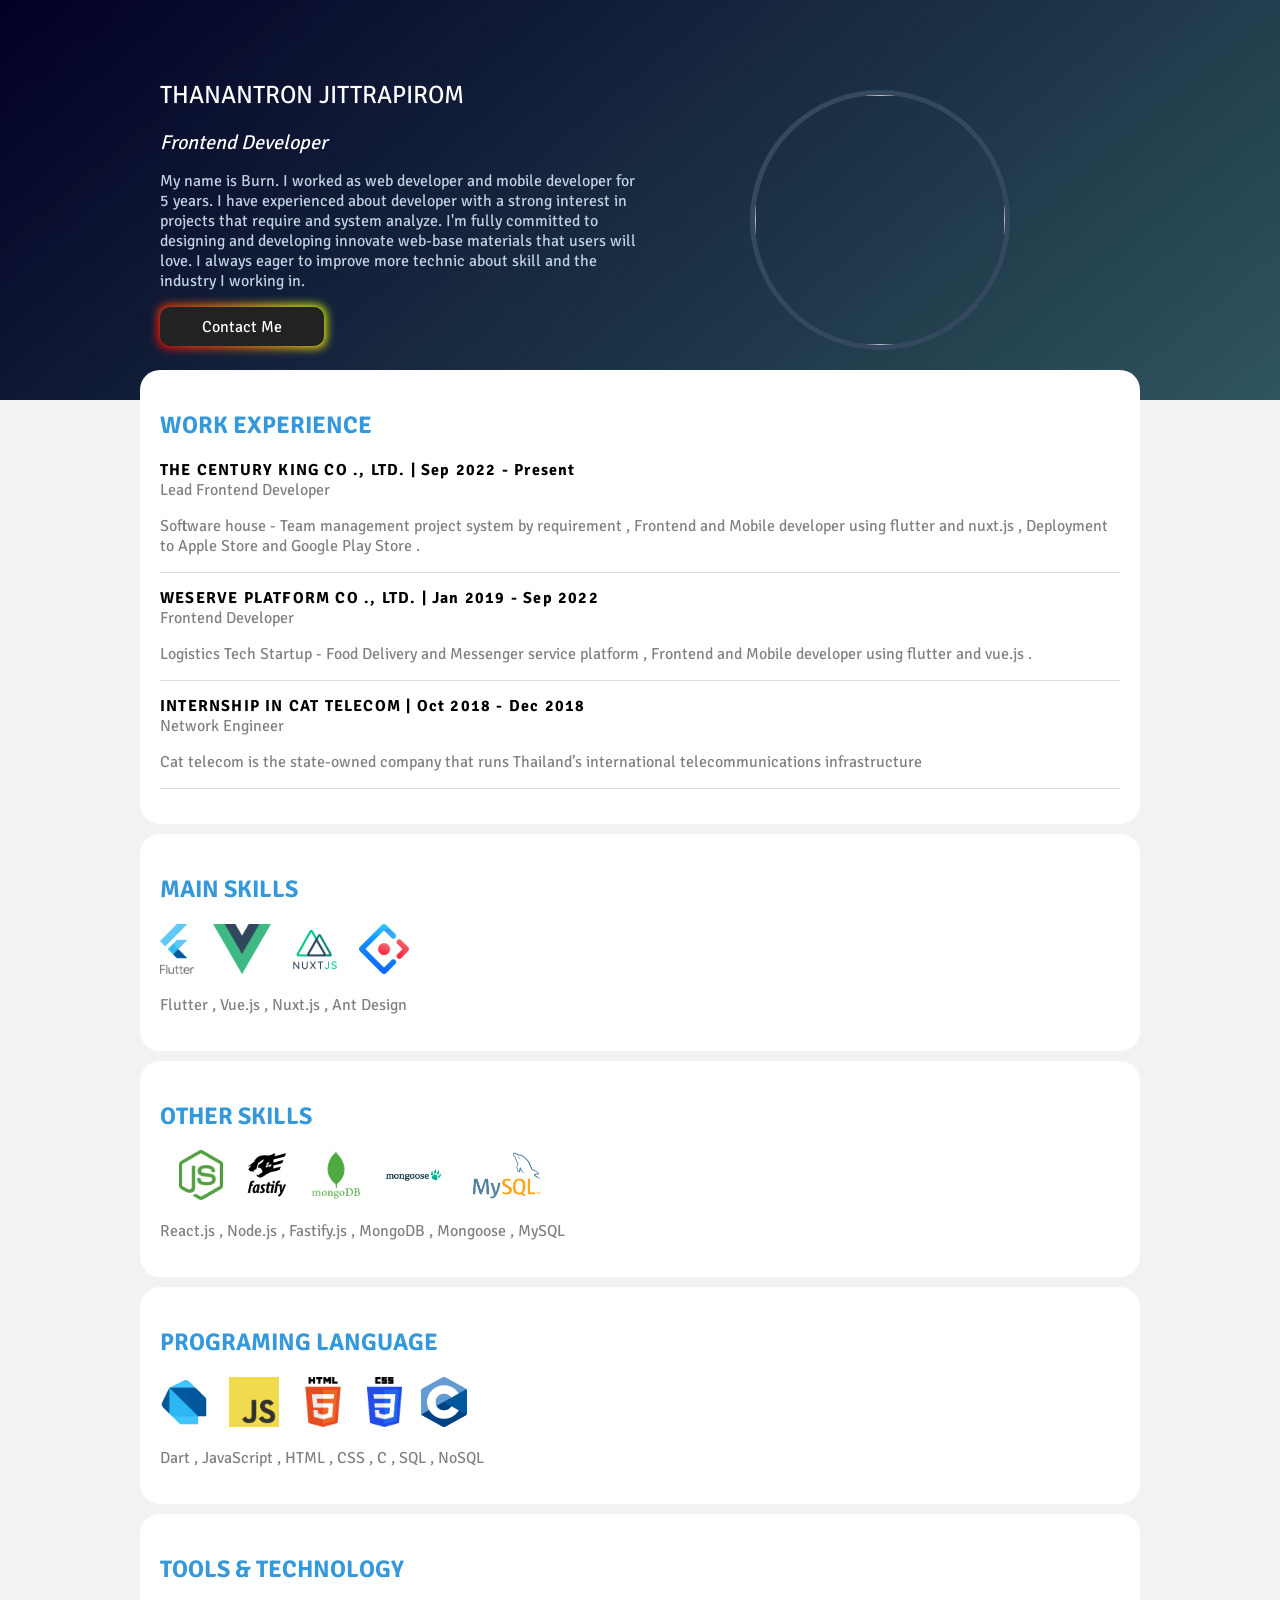
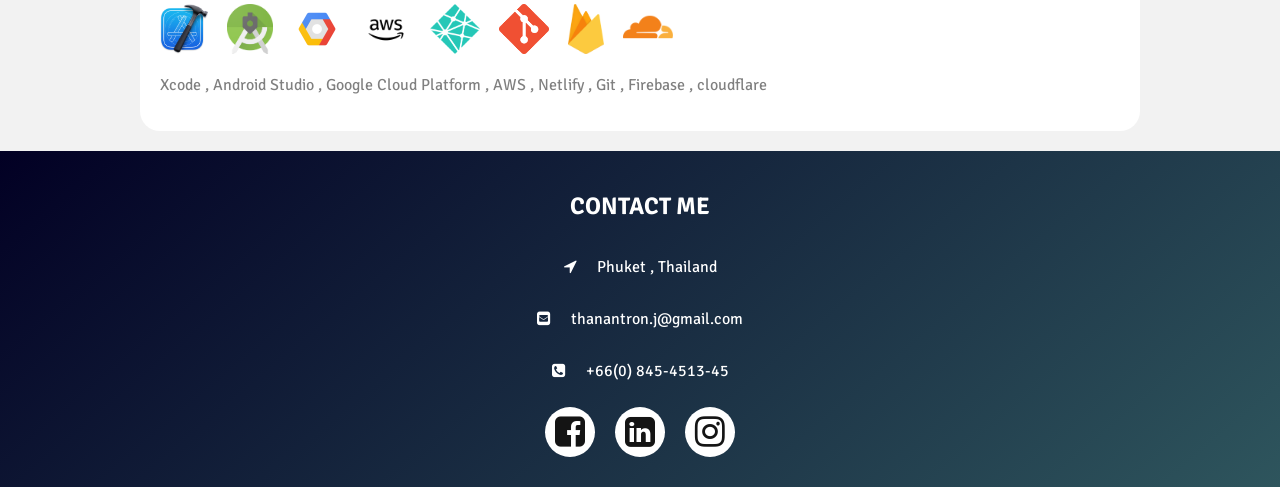
==== index.html @ ea329b37 "." ====
<!DOCTYPE html>
<html lang="en">
  <head>
    <meta http-equiv="content-type" content="text/html; charset=UTF-8" />
    <meta charset="utf-8" />
    <meta http-equiv="X-UA-Compatible" content="IE=edge,chrome=1" />
    <meta name="viewport" content="width=device-width, initial-scale=1.0" />
    <link rel="stylesheet" href="css/style.css" />
    <link
      rel="stylesheet"
      href="https://cdnjs.cloudflare.com/ajax/libs/font-awesome/4.7.0/css/font-awesome.min.css"
    />
    <link rel="preconnect" href="https://fonts.googleapis.com" />
    <link rel="preconnect" href="https://fonts.gstatic.com" crossorigin />
    <link
      href="https://fonts.googleapis.com/css2?family=Signika+Negative&display=swap"
      rel="stylesheet"
    />
    <title>Thanantron.j Resume</title>
  </head>

  <body class="main-layout">
    <div class="headers">
      <div class="container">
        <div class="headers-information">
          <div class="text-title grid-6">
            <div class="name">Thanantron Jittrapirom</div>
            <div class="position">Frontend Developer</div>
            <!-- <p style="color: #c3d2e2">
              Develop and manage software project in Logistics Tech, Beauty and
              Wellness Tech with more 5 years experience working closely with
              the entire development team and department heads
            </p> -->
            <p style="color: #c3d2e2">
              My name is Burn. I worked as web developer and mobile developer
              for 5 years. I have experienced about developer with a strong
              interest in projects that require and system analyze. I'm fully
              committed to designing and developing innovate web-base materials
              that users will love. I always eager to improve more technic about
              skill and the industry I working in.
            </p>
            <div>
              <a href="#footer" style="width: 100%; color: white">
                <div class="button-85">Contact Me</div>
              </a>
            </div>
          </div>

          <div class="avatar grid-6">
            <img src="images/avatar.jpg" alt="" />
          </div>
        </div>
      </div>
    </div>
    <div class="container">
      <div class="card">
        <div class="card-details">
          <h2 style="color: #3498db">WORK EXPERIENCE</h2>
          <div class="work-detail">
            <div class="company">
              <div class="company-name">
                THE CENTURY KING CO ., LTD. | Sep 2022 - Present
              </div>
              <div class="work-position">Lead Frontend Developer</div>
              <p>
                Software house - Team management project system by requirement ,
                Frontend and Mobile developer using flutter and nuxt.js ,
                Deployment to Apple Store and Google Play Store .
              </p>
            </div>
          </div>
          <div class="work-detail">
            <div class="company">
              <div class="company-name">
                WESERVE PLATFORM CO ., LTD. | Jan 2019 - Sep 2022
              </div>
              <div class="work-position">Frontend Developer</div>
              <p>
                Logistics Tech Startup - Food Delivery and Messenger service
                platform , Frontend and Mobile developer using flutter and
                vue.js .
              </p>
            </div>
          </div>
          <div class="work-detail">
            <div class="company">
              <div class="company-name">
                INTERNSHIP IN CAT TELECOM | Oct 2018 - Dec 2018
              </div>
              <div class="work-position">Network Engineer</div>
              <p>
                Cat telecom is the state-owned company that runs Thailand’s
                international telecommunications infrastructure
              </p>
            </div>
          </div>
        </div>
      </div>
      <div class="card-detail">
        <div class="skil-detail">
          <h2 style="color: #3498db">MAIN SKILLS</h2>
          <div class="section-skill">
            <div>
              <img src="images/flutter.png" alt="" />
              <img src="images/vuejs.png" alt="" />
              <img src="images/nuxtjs.png" alt="" />
              <img src="images/antdesign.png" alt="" />
            </div>
            <p style="color: gray">Flutter , Vue.js , Nuxt.js , Ant Design</p>
          </div>
        </div>
      </div>
      <div class="card-detail" style="margin-top: 10px">
        <div class="skil-detail">
          <h2 style="color: #3498db">OTHER SKILLS</h2>
          <div class="section-skill">
            <div>
              <img src="images/reactjs.webp" alt="" />
              <img src="images/nodejs.png" alt="" />
              <img src="images/fastifyjs.png" alt="" />
              <img src="images/mongodb.png" alt="" />
              <img src="images/mongoose.jpg" alt="" />
              <img src="images/MySQL.png" alt="" />
            </div>
            <p style="color: gray">
              React.js , Node.js , Fastify.js , MongoDB , Mongoose , MySQL
            </p>
          </div>
        </div>
      </div>
      <div class="card-detail" style="margin-top: 10px">
        <div class="skil-detail">
          <h2 style="color: #3498db">PROGRAMING LANGUAGE</h2>
          <div class="section-skill">
            <div>
              <img src="images/dart.png" alt="" />
              <img src="images/javascript.png" alt="" />
              <img src="images/html.png" alt="" />
              <img src="images/css.png" alt="" />
              <img src="images/c.png" alt="" />
            </div>
            <p style="color: gray">
              Dart , JavaScript , HTML , CSS , C , SQL , NoSQL
            </p>
          </div>
        </div>
      </div>
      <div class="card-detail" style="margin-top: 10px">
        <div class="skil-detail">
          <h2 style="color: #3498db">TOOLS & TECHNOLOGY</h2>
          <div class="section-skill">
            <div>
              <img src="images/xcode.png" alt="" />
              <img src="images/android.png" alt="" />
              <img src="images/gcp.png" alt="" />
              <img src="images/aws.webp" alt="" />
              <img src="images/netlify.png" alt="" />
              <img src="images/git.png" alt="" />
              <img src="images/firebase.png" alt="" />
              <img src="images/cloudflare.png" alt="" />
            </div>
            <p style="color: gray">
              Xcode , Android Studio , Google Cloud Platform , AWS , Netlify ,
              Git , Firebase , cloudflare
            </p>
          </div>
        </div>
      </div>
    </div>
  </body>
  <footer id="footer" class="footer">
    <div class="container">
      <div
        style="
          display: flex;
          flex-direction: column;
          align-items: center;
          padding: 20px;
        "
      >
        <h2>CONTACT ME</h2>
        <p>
          <i class="fa fa-location-arrow" style="margin-right: 20px"></i>Phuket
          , Thailand
        </p>
        <p>
          <i class="fa fa-envelope-square" style="margin-right: 20px"></i
          >thanantron.j@gmail.com
        </p>
        <p>
          <i class="fa fa-phone-square" style="margin-right: 20px"></i>+66(0)
          845-4513-45
        </p>

        <div style="display: flex">
          <div>
            <a class="btn-contact" href="https://www.facebook.com/xzburn">
              <i class="fa fa-facebook-square"></i>
            </a>
          </div>
          <div>
            <a
              class="btn-contact"
              href="https://www.linkedin.com/in/thanantron/"
            >
              <i class="fa fa-linkedin-square"></i>
            </a>
          </div>
          <div>
            <a class="btn-contact" href="https://www.instagram.com/xzburn/">
              <i class="fa fa-instagram"></i>
            </a>
          </div>
        </div>
      </div>
    </div>
  </footer>
</html>
---- css/style.css ----
a {
  text-decoration: none;
  color: white;
}

html {
  scroll-behavior: smooth;
}
body {
  margin: 0px;
  padding: 0px;
  font-family: 'Signika Negative', sans-serif;
}
.main-layout {
  width: 100%;
  height: 100%;
  display: flex;
  align-items: center;
  flex-direction: column;
  background: rgb(242, 242, 242);
}

.container {
  height: 100%;
  width: 100%;
  max-width: 1000px;
}

.headers {
  width: 100%;
  height: 400px;
  display: flex;
  align-items: center;
  flex-direction: column;
  background: rgb(2, 0, 36);
  background: linear-gradient(
    140deg,
    rgba(2, 0, 36, 1) 0%,
    rgba(46, 85, 93, 1) 100%
  );
}
.footer {
  width: 100%;
  height: 100%;
  display: flex;
  align-items: center;
  justify-content: center;
  flex-direction: column;
  color: white;
  background: rgb(2, 0, 36);
  background: linear-gradient(
    140deg,
    rgba(2, 0, 36, 1) 0%,
    rgba(46, 85, 93, 1) 100%
  );
}

.card {
  background: white;
  transform: translateY(-30px);
  border-radius: 20px;
}

.card-detail {
  background: white;
  border-radius: 20px;
  transform: translateY(-20px);
  padding: 20px;
}

.grid-6 {
  width: 50%;
}

.headers-information {
  padding: 20px;
  height: 100%;
  display: flex;
  color: white;
  align-items: center;
}

.text-title .name {
  font-size: 25px;
  text-transform: uppercase;
}
.text-title .position {
  font-style: italic;
  margin-top: 20px;
  font-size: 20px;
}

.avatar {
  display: flex;
  justify-content: center;
}

.avatar img {
  height: 250px;
  width: 250px;
  border-radius: 50%;
  border: solid 5px #34495e;
  object-fit: cover;
}

.card-details {
  height: 100%;
  padding: 20px;
}
.work-detail {
  margin-bottom: 15px;
  border-bottom: 1px solid gainsboro;
}

.company-name {
  font-size: 16px;
  font-weight: bold;
  letter-spacing: 1.2px;
}
.work-position {
  color: gray;
}

.work-detail p {
  color: gray;
}

.skil-detail img {
  margin-right: 15px;
  height: 50px;
  object-fit: fill;
}

.btn-contact {
  margin: 10px;
  height: 50px;
  width: 50px;
  font-size: 35px;
  display: flex;
  align-items: center;
  justify-content: center;
  background: white;
  color: #141414;
  border-radius: 50%;
  transition: 0.5s;
}

.btn-contact:hover {
  background: #74b9ff;
  color: white;
}

.button-85 {
  text-align: center;
  max-width: 100px;
  margin-bottom: 15px;
  padding: 0.6em 2em;
  border: none;
  outline: none;
  color: rgb(255, 255, 255);
  background: #111;
  cursor: pointer;
  position: relative;
  z-index: 0;
  border-radius: 10px;
  user-select: none;
  -webkit-user-select: none;
  touch-action: manipulation;
}

.button-85:before {
  content: '';
  background: linear-gradient(
    45deg,
    #ff0000,
    #ff7300,
    #fffb00,
    #48ff00,
    #00ffd5,
    #002bff,
    #7a00ff,
    #ff00c8,
    #ff0000
  );
  position: absolute;
  top: -2px;
  left: -2px;
  background-size: 400%;
  z-index: -1;
  filter: blur(5px);
  -webkit-filter: blur(5px);
  width: calc(100% + 4px);
  height: calc(100% + 4px);
  animation: glowing-button-85 20s linear infinite;
  transition: opacity 0.3s ease-in-out;
  border-radius: 10px;
}

@keyframes glowing-button-85 {
  0% {
    background-position: 0 0;
  }
  50% {
    background-position: 400% 0;
  }
  100% {
    background-position: 0 0;
  }
}

.button-85:after {
  z-index: -1;
  content: '';
  position: absolute;
  width: 100%;
  height: 100%;
  background: #222;
  left: 0;
  top: 0;
  border-radius: 10px;
}

@media screen and (max-width: 500px) {
  .grid-6 {
    width: 100%;
  }
  .headers-information {
    margin-top: 50px;
    flex-direction: column;
  }
  .headers {
    height: 100%;
  }
  .text-title {
    display: flex;
    flex-direction: column;
    justify-content: center;
    align-items: center;
  }
  .text-title .p {
    text-align: center;
  }
  .card {
    transform: translateY(0px);
  }
}
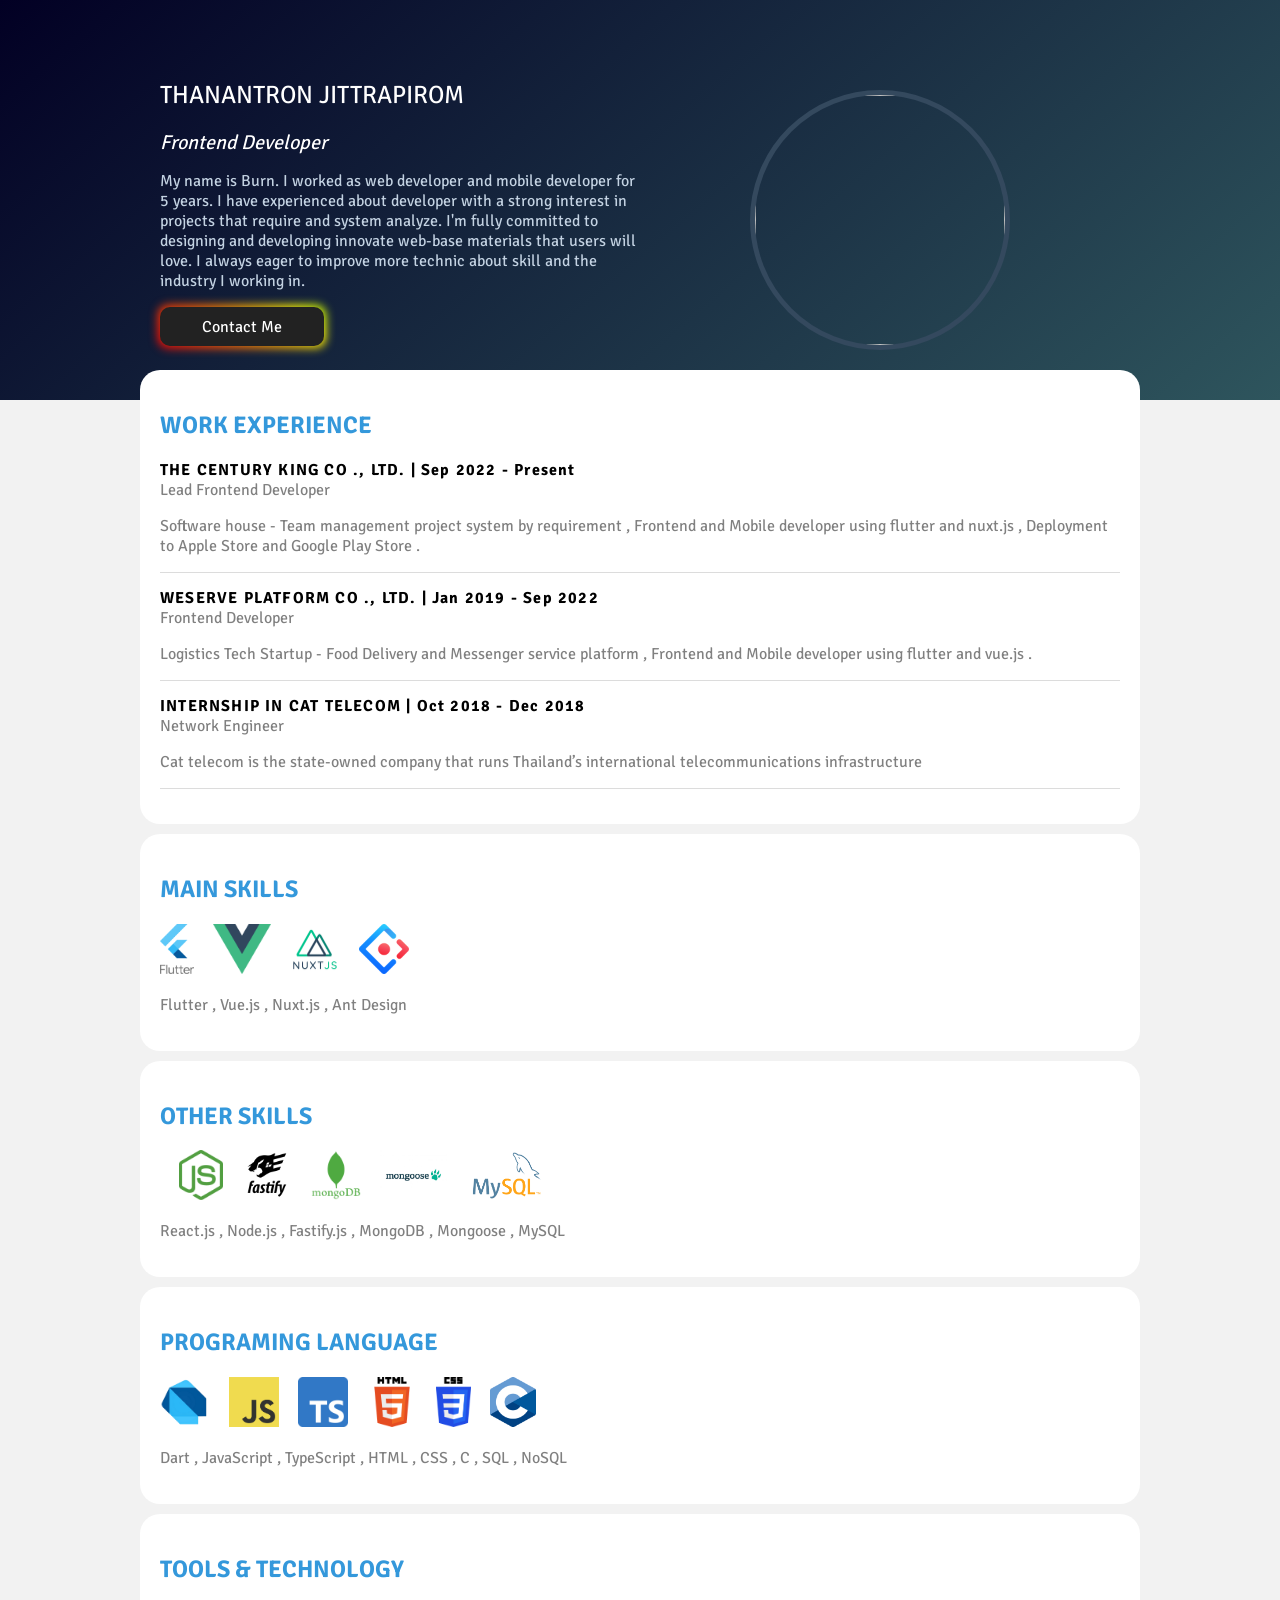
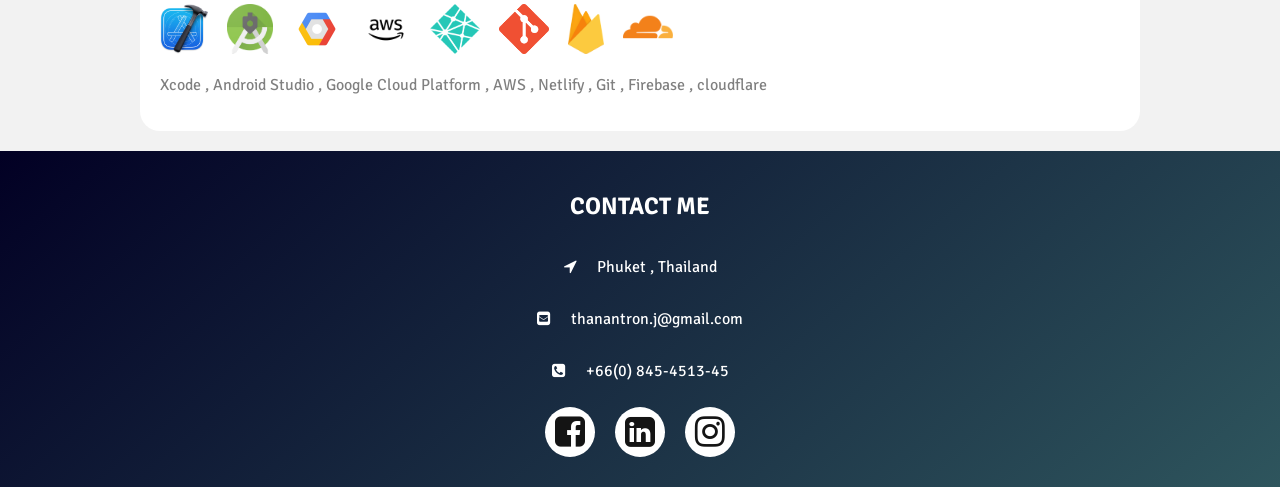
==== commit f7364a1c: "." ====
--- a/index.html
+++ b/index.html
@@ -135,12 +135,13 @@
             <div>
               <img src="images/dart.png" alt="" />
               <img src="images/javascript.png" alt="" />
+              <img src="images/ts.png" alt="" />
               <img src="images/html.png" alt="" />
               <img src="images/css.png" alt="" />
               <img src="images/c.png" alt="" />
             </div>
             <p style="color: gray">
-              Dart , JavaScript , HTML , CSS , C , SQL , NoSQL
+              Dart , JavaScript , TypeScript , HTML , CSS , C , SQL , NoSQL
             </p>
           </div>
         </div>
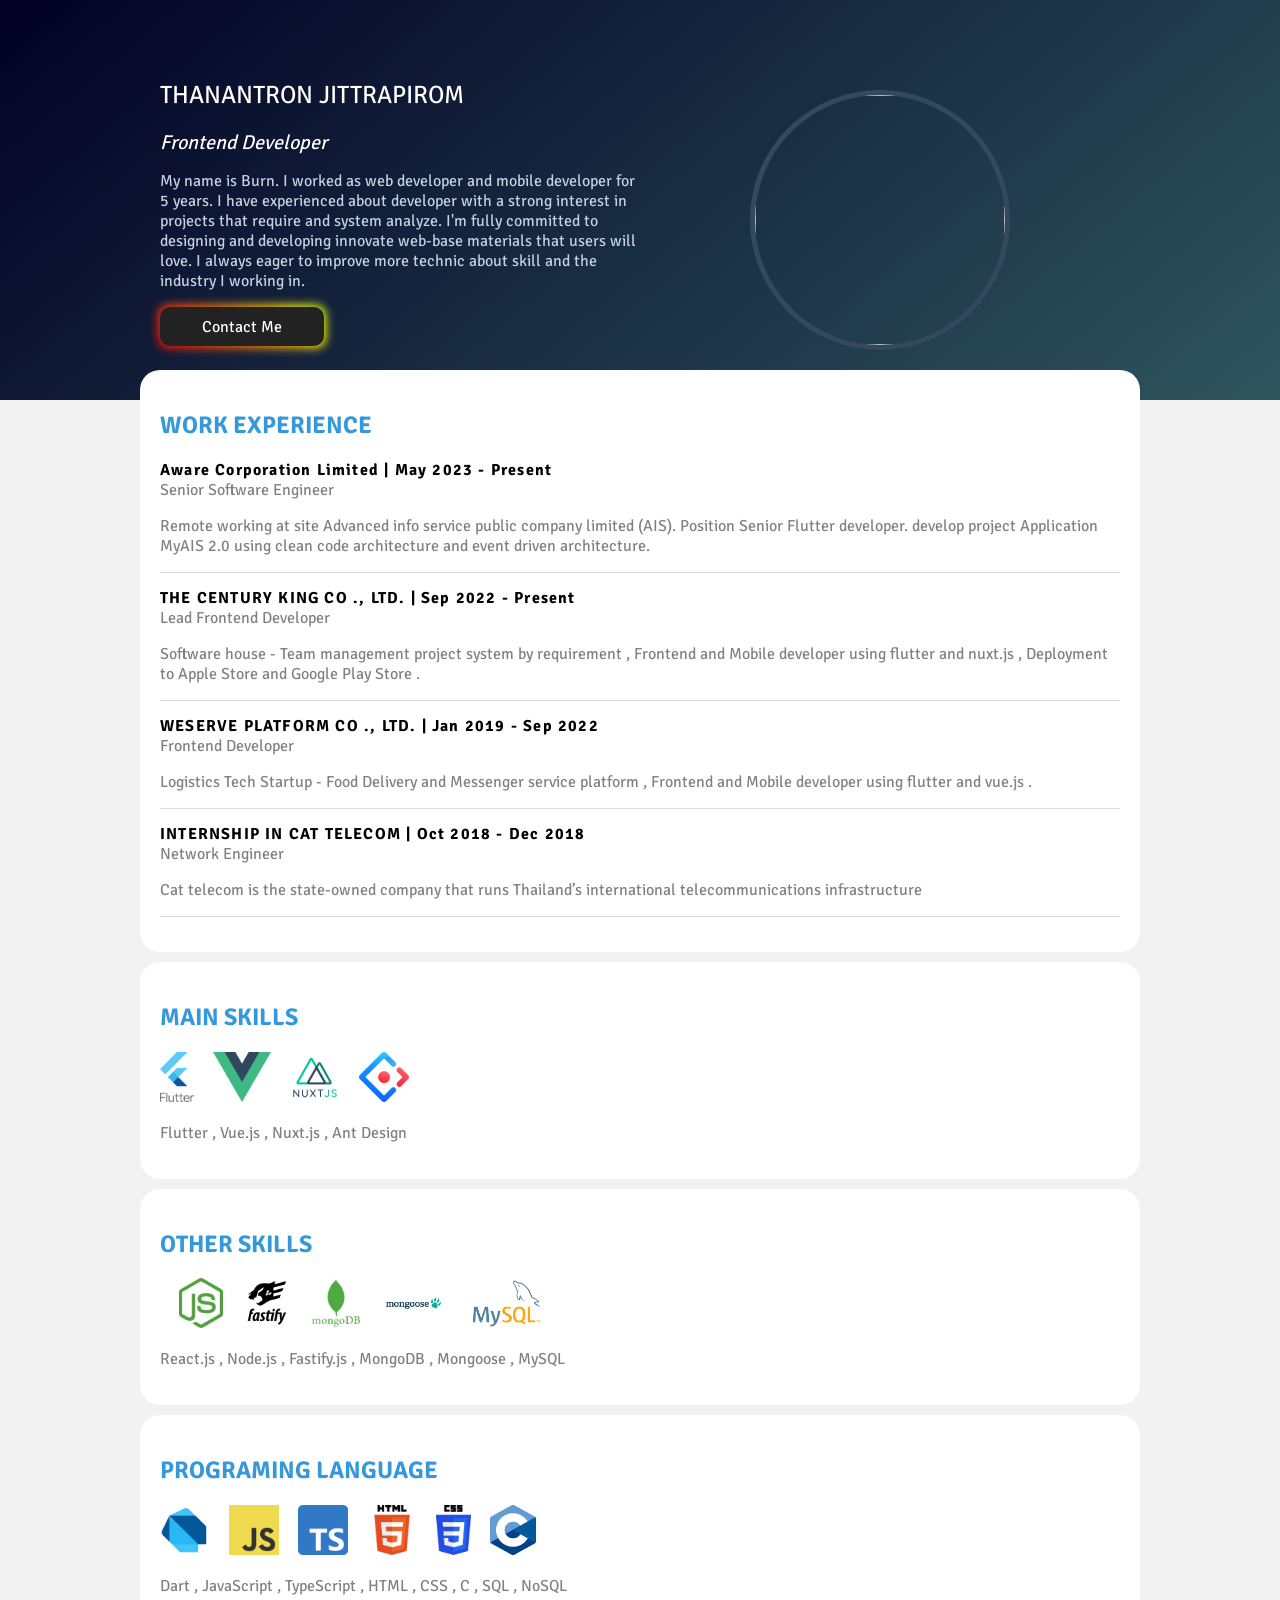
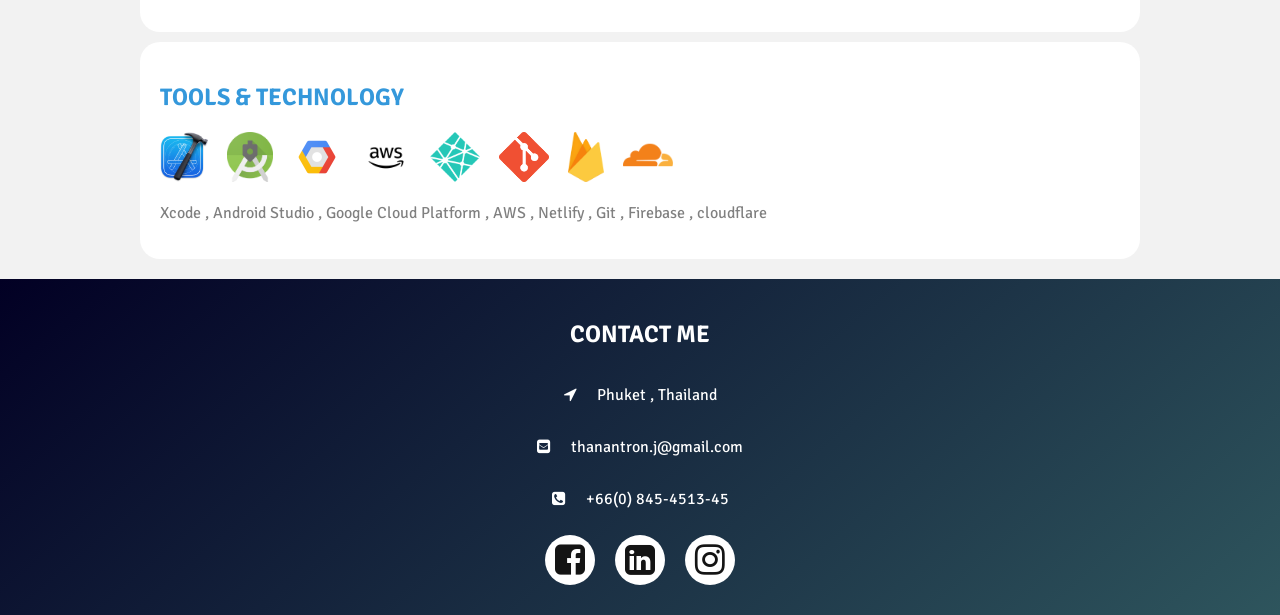
==== commit 2b501353: "ใ" ====
--- a/index.html
+++ b/index.html
@@ -56,6 +56,19 @@
       <div class="card">
         <div class="card-details">
           <h2 style="color: #3498db">WORK EXPERIENCE</h2>
+
+          <div class="work-detail">
+            <div class="company">
+              <div class="company-name">
+                Aware Corporation Limited | May 2023 - Present
+              </div>
+              <div class="work-position">Senior Software Engineer</div>
+              <p>
+              Remote working at site Advanced info service public company limited (AIS). Position Senior Flutter developer. develop
+              project Application MyAIS 2.0 using clean code architecture and event driven architecture.
+              </p>
+            </div>
+          </div>
           <div class="work-detail">
             <div class="company">
               <div class="company-name">
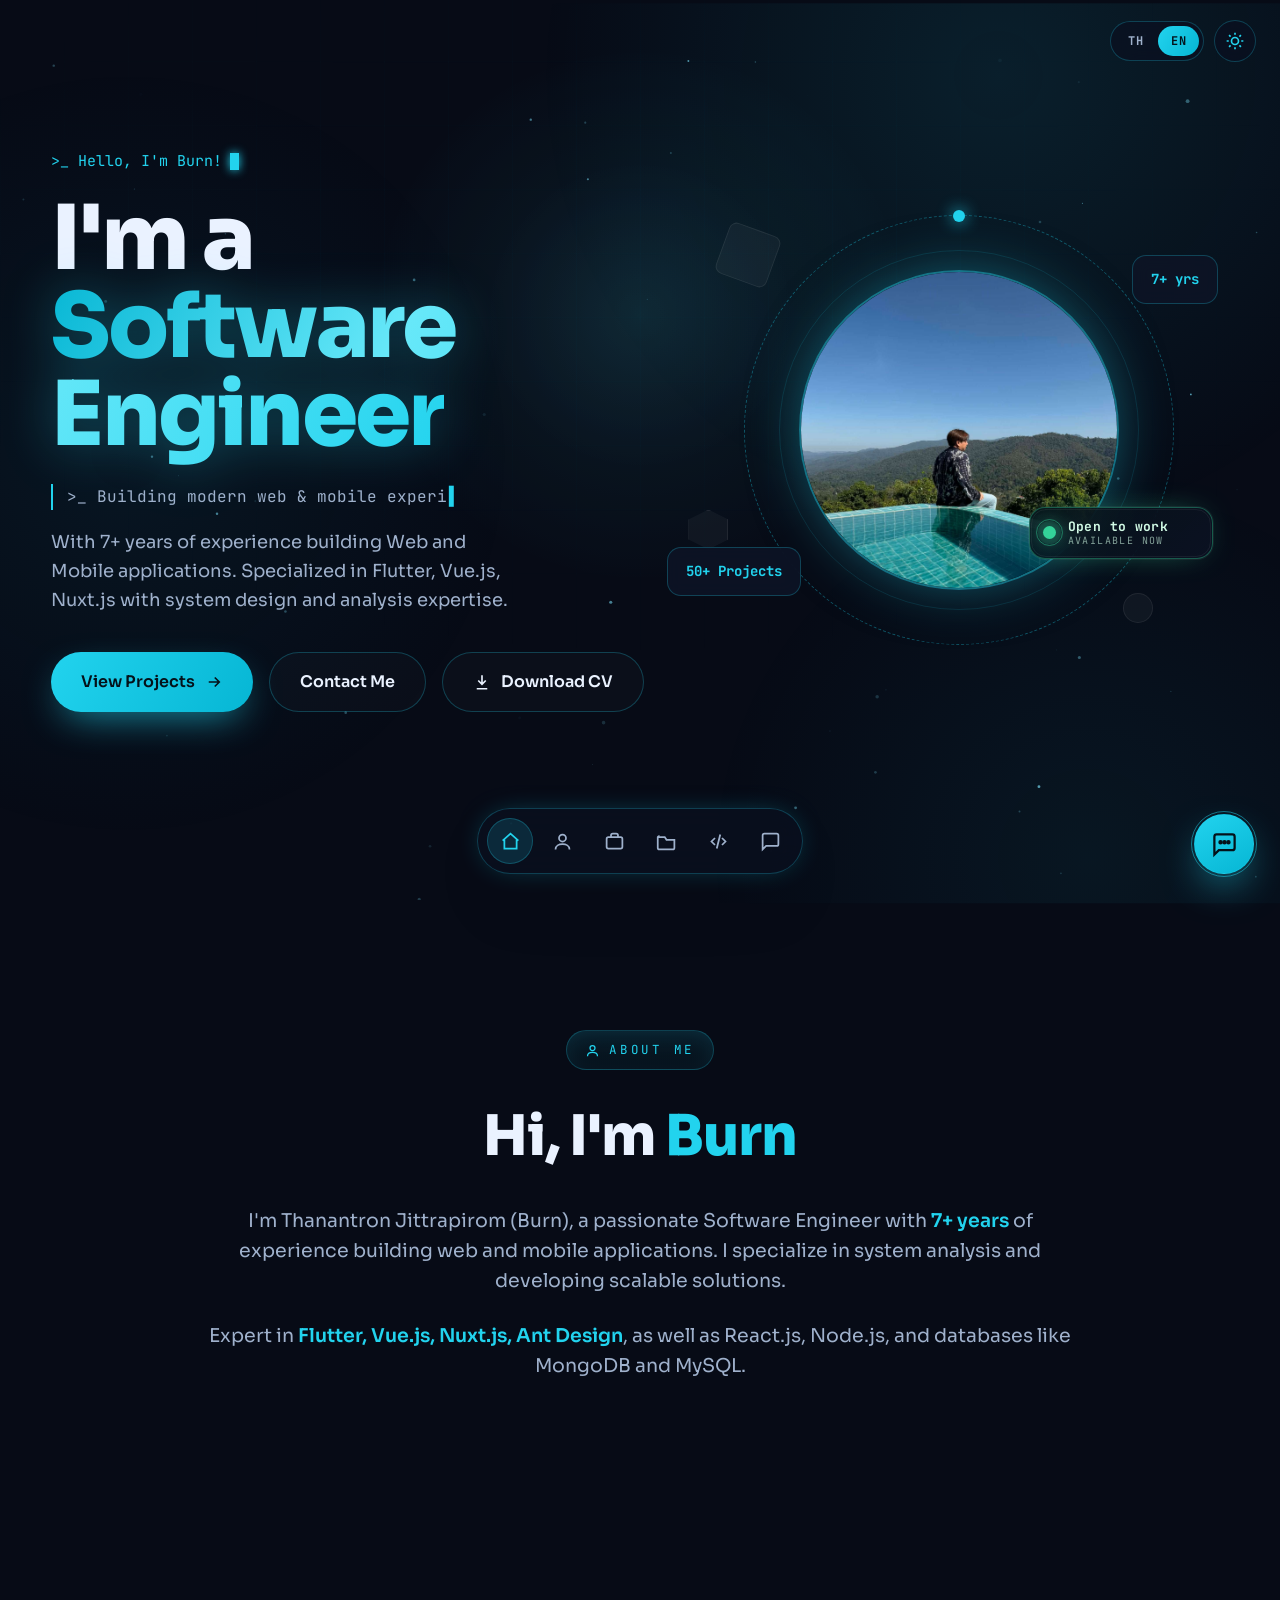
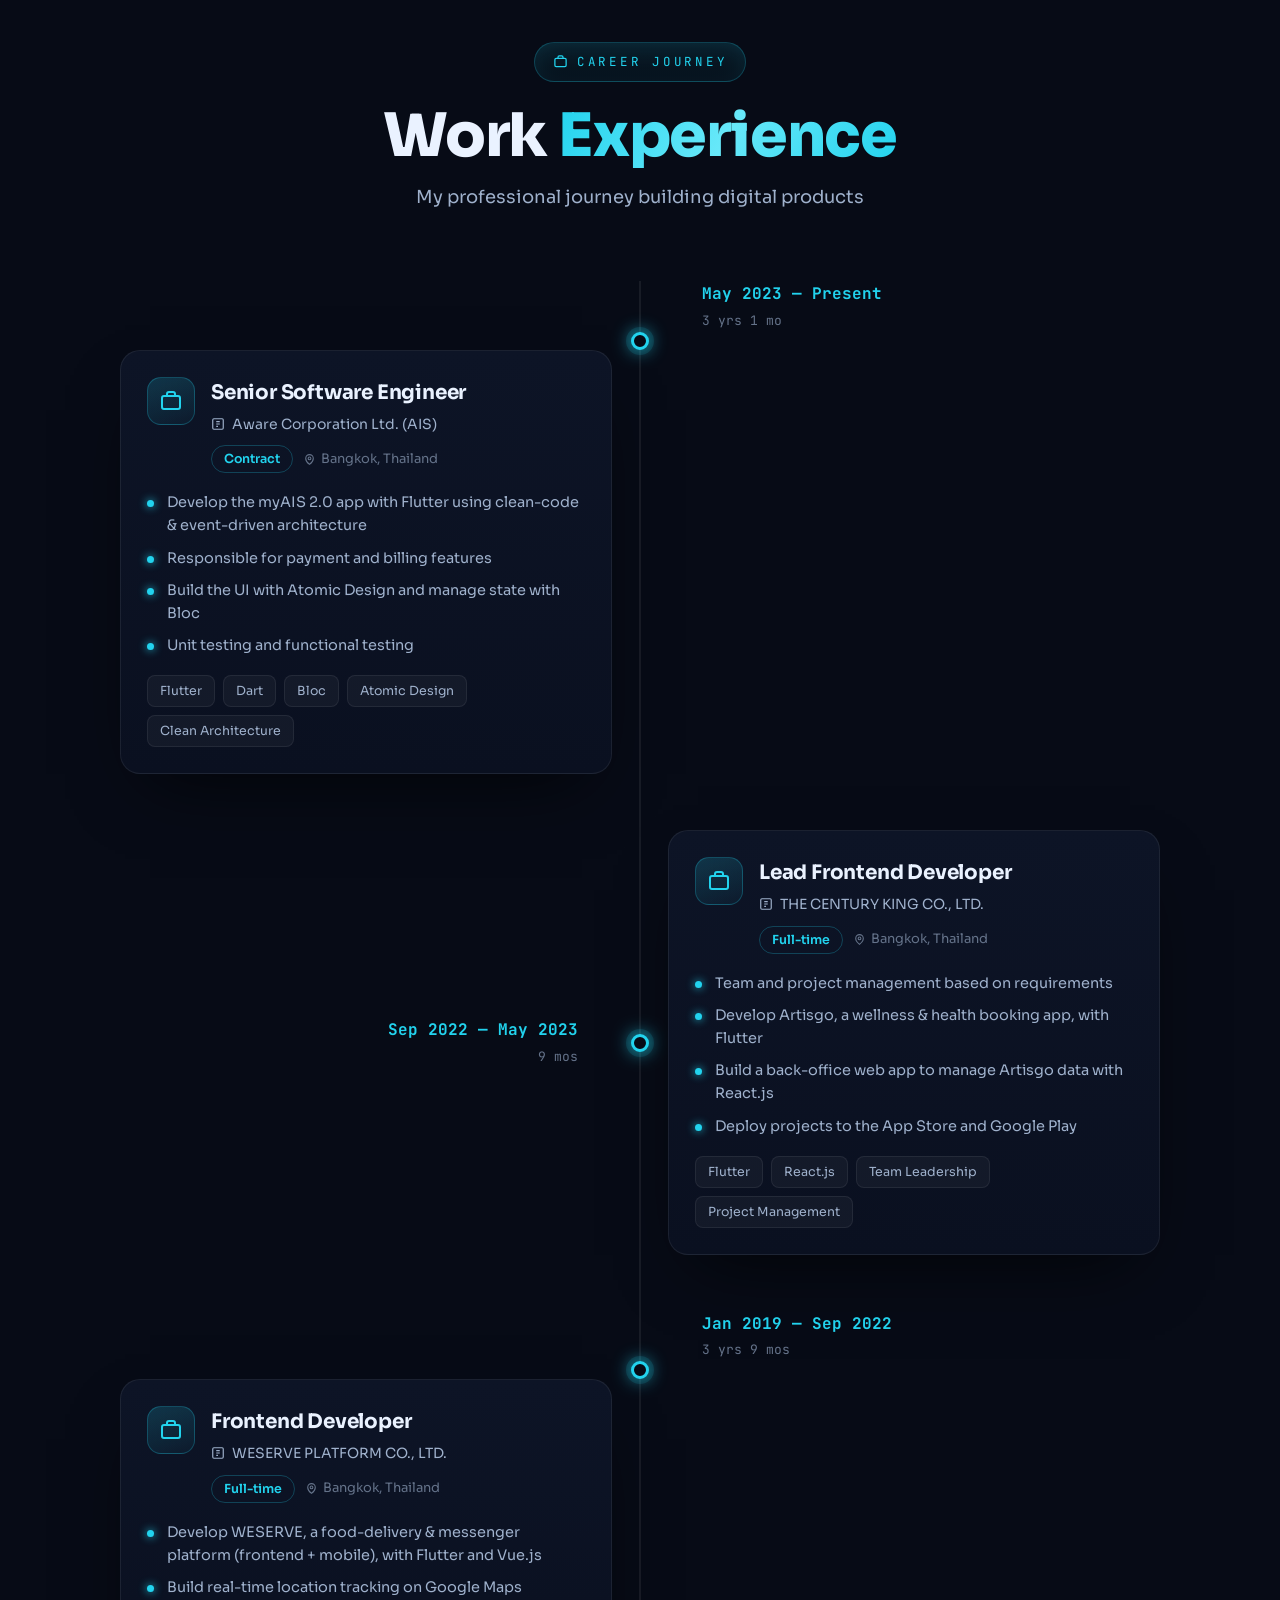
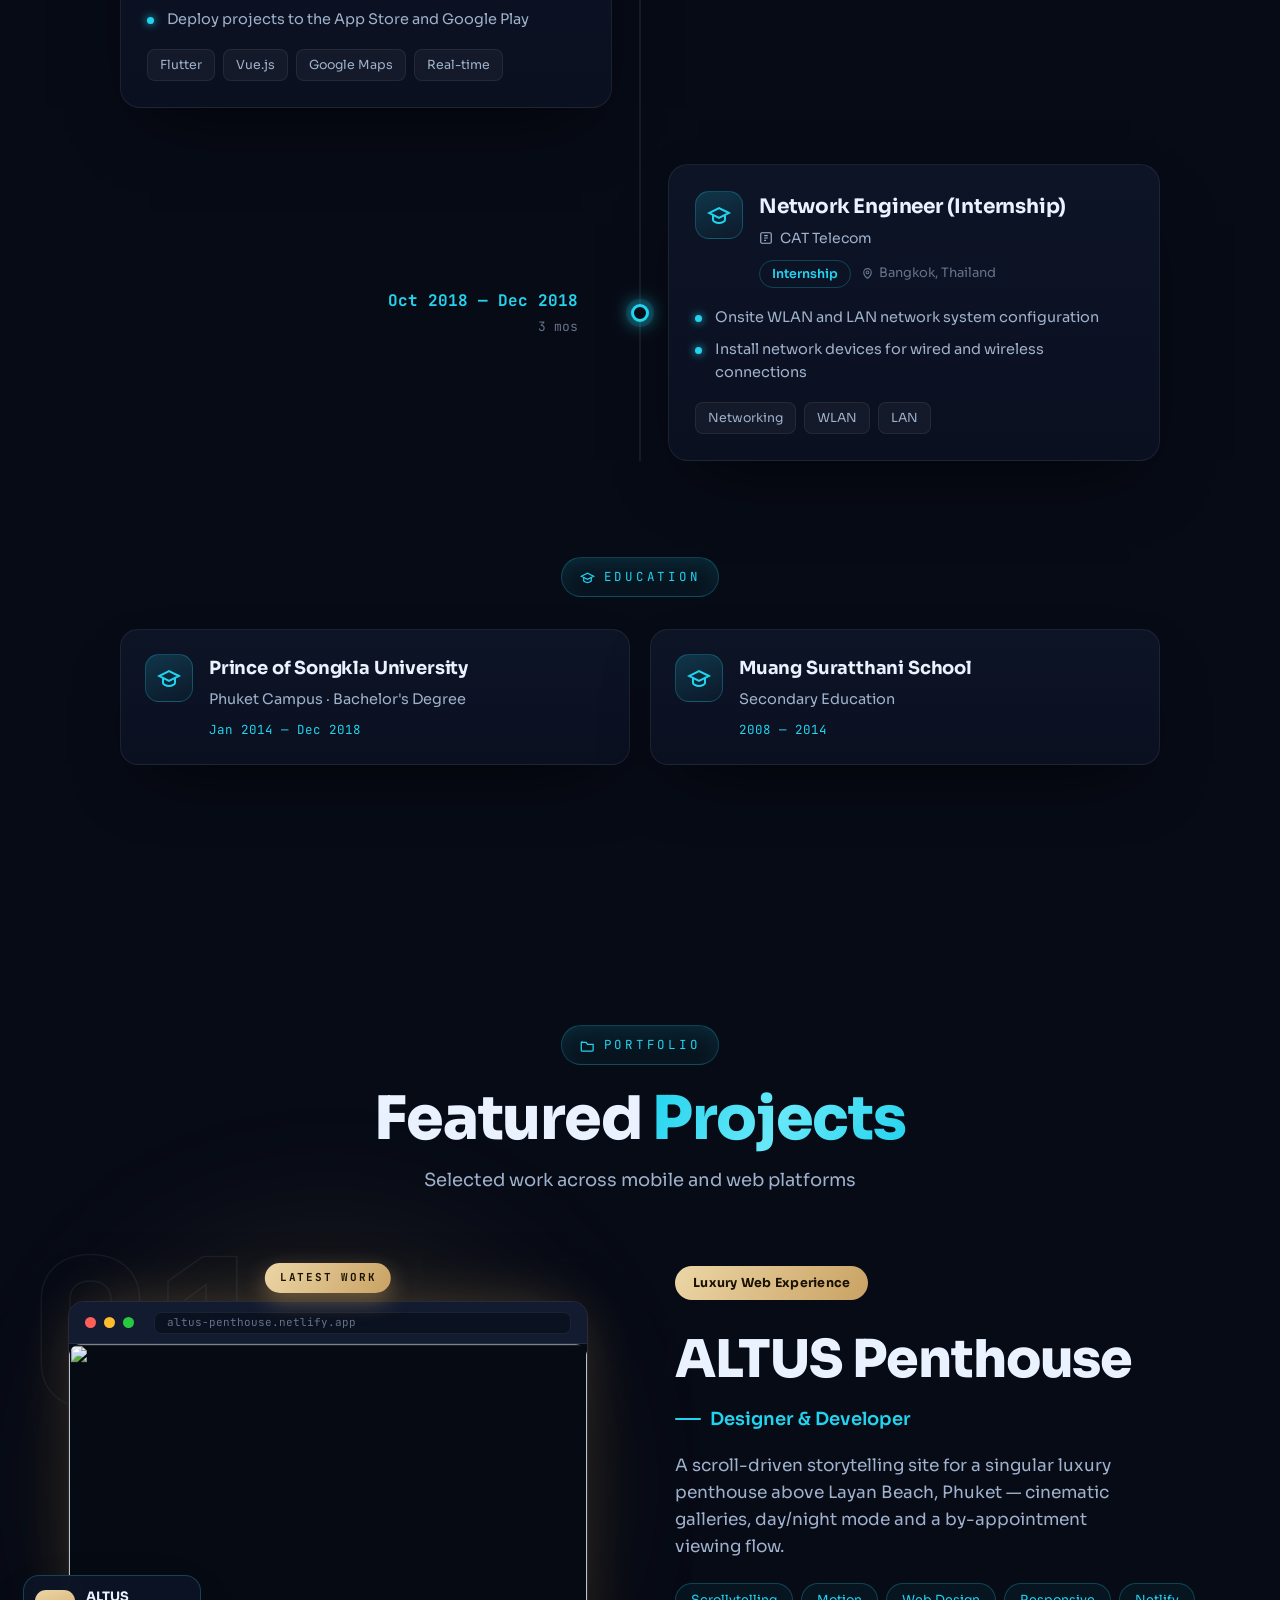
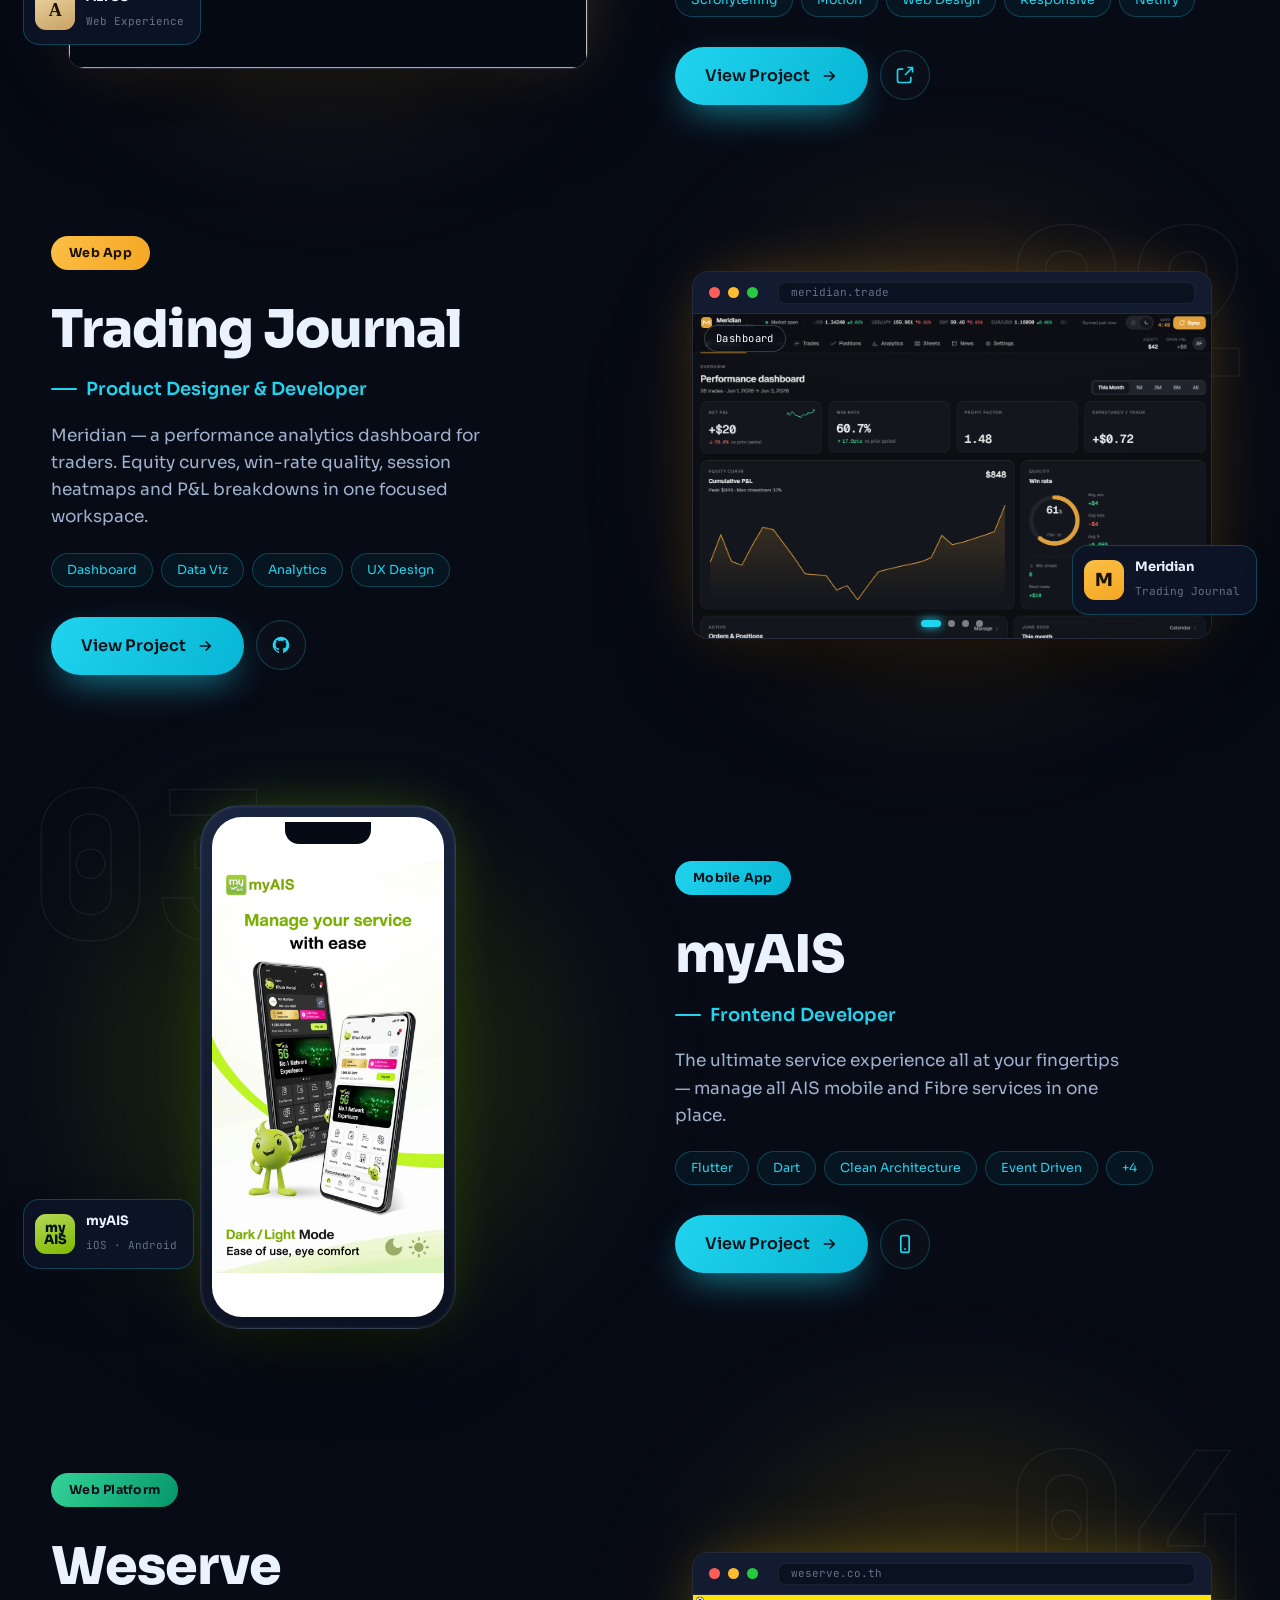
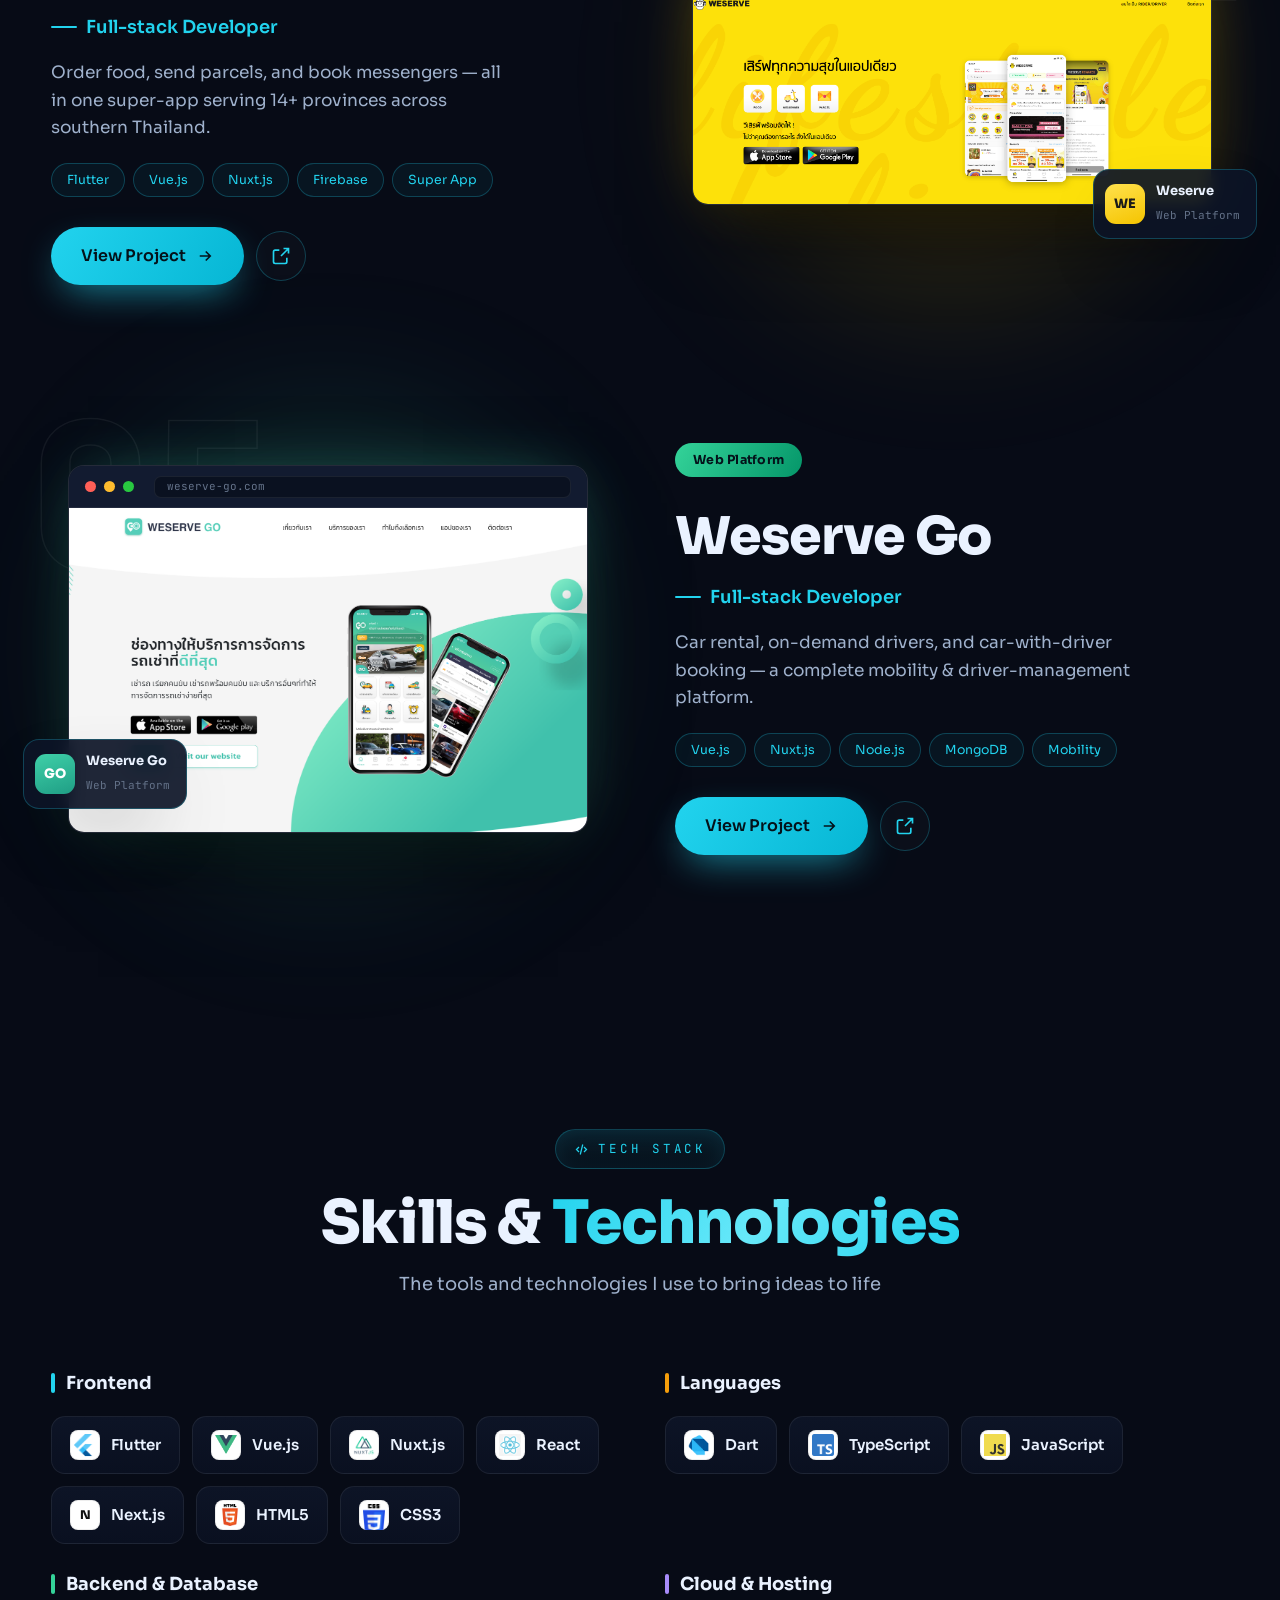
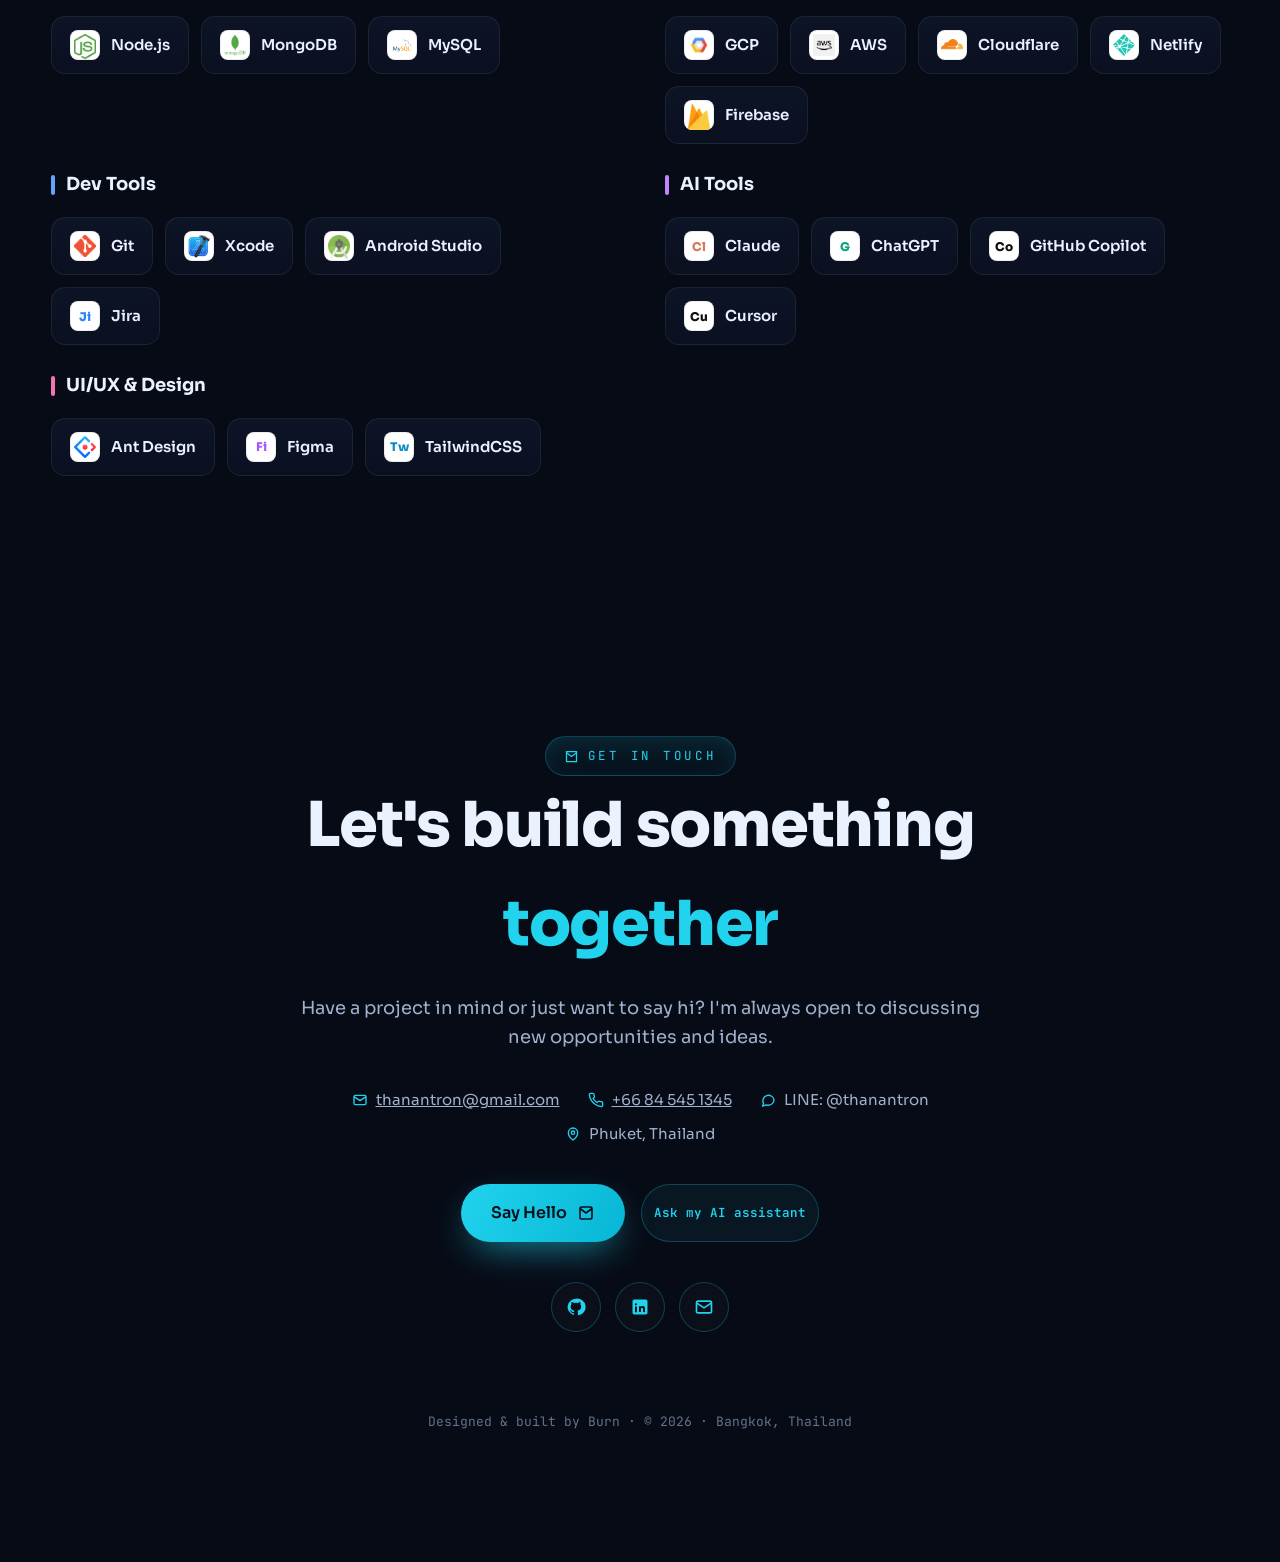
==== commit e039d3ac: "Move availability badge to hero visual" ====
--- a/index.html
+++ b/index.html
@@ -1,232 +1,567 @@
-<!DOCTYPE html>
-<html lang="en">
-  <head>
-    <meta http-equiv="content-type" content="text/html; charset=UTF-8" />
-    <meta charset="utf-8" />
-    <meta http-equiv="X-UA-Compatible" content="IE=edge,chrome=1" />
-    <meta name="viewport" content="width=device-width, initial-scale=1.0" />
-    <link rel="stylesheet" href="css/style.css" />
-    <link
-      rel="stylesheet"
-      href="https://cdnjs.cloudflare.com/ajax/libs/font-awesome/4.7.0/css/font-awesome.min.css"
-    />
-    <link rel="preconnect" href="https://fonts.googleapis.com" />
-    <link rel="preconnect" href="https://fonts.gstatic.com" crossorigin />
-    <link
-      href="https://fonts.googleapis.com/css2?family=Signika+Negative&display=swap"
-      rel="stylesheet"
-    />
-    <title>Thanantron.j Resume</title>
-  </head>
-
-  <body class="main-layout">
-    <div class="headers">
-      <div class="container">
-        <div class="headers-information">
-          <div class="text-title grid-6">
-            <div class="name">Thanantron Jittrapirom</div>
-            <div class="position">Frontend Developer</div>
-            <!-- <p style="color: #c3d2e2">
-              Develop and manage software project in Logistics Tech, Beauty and
-              Wellness Tech with more 5 years experience working closely with
-              the entire development team and department heads
-            </p> -->
-            <p style="color: #c3d2e2">
-              My name is Burn. I worked as web developer and mobile developer
-              for 5 years. I have experienced about developer with a strong
-              interest in projects that require and system analyze. I'm fully
-              committed to designing and developing innovate web-base materials
-              that users will love. I always eager to improve more technic about
-              skill and the industry I working in.
-            </p>
-            <div>
-              <a href="#footer" style="width: 100%; color: white">
-                <div class="button-85">Contact Me</div>
-              </a>
-            </div>
-          </div>
-
-          <div class="avatar grid-6">
-            <img src="images/avatar.jpg" alt="" />
-          </div>
-        </div>
-      </div>
-    </div>
-    <div class="container">
-      <div class="card">
-        <div class="card-details">
-          <h2 style="color: #3498db">WORK EXPERIENCE</h2>
-
-          <div class="work-detail">
-            <div class="company">
-              <div class="company-name">
-                Aware Corporation Limited | May 2023 - Present
-              </div>
-              <div class="work-position">Senior Software Engineer</div>
-              <p>
-              Remote working at site Advanced info service public company limited (AIS). Position Senior Flutter developer. develop
-              project Application MyAIS 2.0 using clean code architecture and event driven architecture.
-              </p>
-            </div>
-          </div>
-          <div class="work-detail">
-            <div class="company">
-              <div class="company-name">
-                THE CENTURY KING CO ., LTD. | Sep 2022 - Present
-              </div>
-              <div class="work-position">Lead Frontend Developer</div>
-              <p>
-                Software house - Team management project system by requirement ,
-                Frontend and Mobile developer using flutter and nuxt.js ,
-                Deployment to Apple Store and Google Play Store .
-              </p>
-            </div>
-          </div>
-          <div class="work-detail">
-            <div class="company">
-              <div class="company-name">
-                WESERVE PLATFORM CO ., LTD. | Jan 2019 - Sep 2022
-              </div>
-              <div class="work-position">Frontend Developer</div>
-              <p>
-                Logistics Tech Startup - Food Delivery and Messenger service
-                platform , Frontend and Mobile developer using flutter and
-                vue.js .
-              </p>
-            </div>
-          </div>
-          <div class="work-detail">
-            <div class="company">
-              <div class="company-name">
-                INTERNSHIP IN CAT TELECOM | Oct 2018 - Dec 2018
-              </div>
-              <div class="work-position">Network Engineer</div>
-              <p>
-                Cat telecom is the state-owned company that runs Thailand’s
-                international telecommunications infrastructure
-              </p>
-            </div>
-          </div>
-        </div>
-      </div>
-      <div class="card-detail">
-        <div class="skil-detail">
-          <h2 style="color: #3498db">MAIN SKILLS</h2>
-          <div class="section-skill">
-            <div>
-              <img src="images/flutter.png" alt="" />
-              <img src="images/vuejs.png" alt="" />
-              <img src="images/nuxtjs.png" alt="" />
-              <img src="images/antdesign.png" alt="" />
-            </div>
-            <p style="color: gray">Flutter , Vue.js , Nuxt.js , Ant Design</p>
-          </div>
-        </div>
-      </div>
-      <div class="card-detail" style="margin-top: 10px">
-        <div class="skil-detail">
-          <h2 style="color: #3498db">OTHER SKILLS</h2>
-          <div class="section-skill">
-            <div>
-              <img src="images/reactjs.webp" alt="" />
-              <img src="images/nodejs.png" alt="" />
-              <img src="images/fastifyjs.png" alt="" />
-              <img src="images/mongodb.png" alt="" />
-              <img src="images/mongoose.jpg" alt="" />
-              <img src="images/MySQL.png" alt="" />
-            </div>
-            <p style="color: gray">
-              React.js , Node.js , Fastify.js , MongoDB , Mongoose , MySQL
-            </p>
-          </div>
-        </div>
-      </div>
-      <div class="card-detail" style="margin-top: 10px">
-        <div class="skil-detail">
-          <h2 style="color: #3498db">PROGRAMING LANGUAGE</h2>
-          <div class="section-skill">
-            <div>
-              <img src="images/dart.png" alt="" />
-              <img src="images/javascript.png" alt="" />
-              <img src="images/ts.png" alt="" />
-              <img src="images/html.png" alt="" />
-              <img src="images/css.png" alt="" />
-              <img src="images/c.png" alt="" />
-            </div>
-            <p style="color: gray">
-              Dart , JavaScript , TypeScript , HTML , CSS , C , SQL , NoSQL
-            </p>
-          </div>
-        </div>
-      </div>
-      <div class="card-detail" style="margin-top: 10px">
-        <div class="skil-detail">
-          <h2 style="color: #3498db">TOOLS & TECHNOLOGY</h2>
-          <div class="section-skill">
-            <div>
-              <img src="images/xcode.png" alt="" />
-              <img src="images/android.png" alt="" />
-              <img src="images/gcp.png" alt="" />
-              <img src="images/aws.webp" alt="" />
-              <img src="images/netlify.png" alt="" />
-              <img src="images/git.png" alt="" />
-              <img src="images/firebase.png" alt="" />
-              <img src="images/cloudflare.png" alt="" />
-            </div>
-            <p style="color: gray">
-              Xcode , Android Studio , Google Cloud Platform , AWS , Netlify ,
-              Git , Firebase , cloudflare
-            </p>
-          </div>
-        </div>
-      </div>
-    </div>
-  </body>
-  <footer id="footer" class="footer">
-    <div class="container">
-      <div
-        style="
-          display: flex;
-          flex-direction: column;
-          align-items: center;
-          padding: 20px;
-        "
-      >
-        <h2>CONTACT ME</h2>
-        <p>
-          <i class="fa fa-location-arrow" style="margin-right: 20px"></i>Phuket
-          , Thailand
-        </p>
-        <p>
-          <i class="fa fa-envelope-square" style="margin-right: 20px"></i
-          >thanantron.j@gmail.com
-        </p>
-        <p>
-          <i class="fa fa-phone-square" style="margin-right: 20px"></i>+66(0)
-          845-4513-45
-        </p>
-
-        <div style="display: flex">
-          <div>
-            <a class="btn-contact" href="https://www.facebook.com/xzburn">
-              <i class="fa fa-facebook-square"></i>
-            </a>
-          </div>
-          <div>
-            <a
-              class="btn-contact"
-              href="https://www.linkedin.com/in/thanantron/"
-            >
-              <i class="fa fa-linkedin-square"></i>
-            </a>
-          </div>
-          <div>
-            <a class="btn-contact" href="https://www.instagram.com/xzburn/">
-              <i class="fa fa-instagram"></i>
-            </a>
-          </div>
-        </div>
-      </div>
-    </div>
-  </footer>
-</html>
+<!DOCTYPE html>
+<html lang="en">
+<head>
+<meta charset="UTF-8" />
+<meta name="viewport" content="width=device-width, initial-scale=1.0" />
+<title>Thanantron (Burn) — Software Engineer</title>
+<meta name="description" content="Thanantron Jittrapirom (Burn) — Senior Software Engineer with 7+ years building web & mobile apps with Flutter, Vue.js and Nuxt.js. Based in Phuket, Thailand." />
+<link rel="icon" href="portfolio/favicon.svg" type="image/svg+xml" />
+<meta property="og:type" content="website" />
+<meta property="og:title" content="Thanantron Jittrapirom — Senior Software Engineer" />
+<meta property="og:description" content="7+ years building web & mobile apps. Flutter · Vue.js · Nuxt.js." />
+<meta property="og:image" content="portfolio/og-image.png" />
+<meta name="twitter:card" content="summary_large_image" />
+<meta name="twitter:title" content="Thanantron Jittrapirom — Senior Software Engineer" />
+<meta name="twitter:description" content="7+ years building web & mobile apps. Flutter · Vue.js · Nuxt.js." />
+<meta name="twitter:image" content="portfolio/og-image.png" />
+<script>
+  try {
+    document.documentElement.setAttribute("data-theme", localStorage.getItem("burn-theme") || "dark");
+    document.documentElement.setAttribute("lang", localStorage.getItem("burn-lang") || "en");
+  } catch (e) {}
+</script>
+<link rel="preconnect" href="https://fonts.googleapis.com" />
+<link rel="preconnect" href="https://fonts.gstatic.com" crossorigin />
+<link href="https://fonts.googleapis.com/css2?family=Sora:wght@400;500;600;700;800&family=JetBrains+Mono:wght@400;500;700&display=swap" rel="stylesheet" />
+<link rel="stylesheet" href="portfolio/styles.css" />
+</head>
+<body>
+
+<div class="scroll-prog"></div>
+<div class="ambient"></div>
+<div class="grid-overlay"></div>
+<canvas id="stars"></canvas>
+
+<!-- ============ TOP CONTROLS ============ -->
+<div class="topctl">
+  <div class="lang-seg" role="group" aria-label="Language">
+    <button data-lang="th">TH</button>
+    <button data-lang="en" class="on">EN</button>
+  </div>
+  <button class="theme-btn" id="themeBtn" aria-label="Toggle theme">
+    <svg class="sun" viewBox="0 0 24 24" fill="none" stroke="currentColor" stroke-width="2"><circle cx="12" cy="12" r="4.2"/><path d="M12 2v2.5M12 19.5V22M4.9 4.9l1.8 1.8M17.3 17.3l1.8 1.8M2 12h2.5M19.5 12H22M4.9 19.1l1.8-1.8M17.3 6.7l1.8-1.8"/></svg>
+    <svg class="moon" viewBox="0 0 24 24" fill="none" stroke="currentColor" stroke-width="2"><path d="M21 12.8A8.5 8.5 0 1 1 11.2 3a6.6 6.6 0 0 0 9.8 9.8z"/></svg>
+  </button>
+</div>
+
+<main>
+
+  <!-- ============ HERO ============ -->
+  <section class="hero" id="home" data-screen-label="Hero">
+    <div class="wrap">
+      <div class="hero-copy">
+        <div class="hero-term reveal"><span data-th="&gt;_ สวัสดีครับ ผมชื่อ Burn!" data-en="&gt;_ Hello, I'm Burn!">&gt;_ สวัสดีครับ ผมชื่อ Burn!</span><span class="blink"></span></div>
+        <h1 class="reveal d1" data-th="ผมคือ <span class='em'>วิศวกร<br />ซอฟต์แวร์</span>" data-en="I'm a <span class='em'>Software<br />Engineer</span>">ผมคือ <span class="em">วิศวกร<br />ซอฟต์แวร์</span></h1>
+        <div class="hero-sub reveal d2">&gt;_ <span class="typed" data-words="สร้างประสบการณ์เว็บและโมบายสมัยใหม่|ผู้เชี่ยวชาญ Flutter · Vue.js · Nuxt.js|เชี่ยวชาญออกแบบและวิเคราะห์ระบบ" data-words-th="สร้างประสบการณ์เว็บและโมบายสมัยใหม่|ผู้เชี่ยวชาญ Flutter · Vue.js · Nuxt.js|เชี่ยวชาญออกแบบและวิเคราะห์ระบบ" data-words-en="Building modern web &amp; mobile experiences|Flutter · Vue.js · Nuxt.js specialist|System design &amp; analysis expert"></span></div>
+        <p class="lede reveal d3" data-th="ด้วยประสบการณ์กว่า 7 ปีในการพัฒนาเว็บและโมบายแอปพลิเคชัน เชี่ยวชาญ Flutter, Vue.js และ Nuxt.js พร้อมความเชี่ยวชาญด้านการออกแบบและวิเคราะห์ระบบ" data-en="With 7+ years of experience building Web and Mobile applications. Specialized in Flutter, Vue.js, Nuxt.js with system design and analysis expertise.">ด้วยประสบการณ์กว่า 7 ปีในการพัฒนาเว็บและโมบายแอปพลิเคชัน เชี่ยวชาญ Flutter, Vue.js และ Nuxt.js พร้อมความเชี่ยวชาญด้านการออกแบบและวิเคราะห์ระบบ</p>
+        <div class="hero-cta reveal d4">
+          <a href="#projects" class="btn btn-primary"><span data-th="ดูผลงาน" data-en="View Projects">ดูผลงาน</span>
+            <svg viewBox="0 0 24 24" fill="none" stroke="currentColor" stroke-width="2.2"><path d="M5 12h14M13 6l6 6-6 6"/></svg>
+          </a>
+          <a href="#contact" class="btn btn-ghost" data-th="ติดต่อผม" data-en="Contact Me">ติดต่อผม</a>
+          <a href="CV.html" target="_blank" rel="noopener" class="btn btn-ghost"><svg viewBox="0 0 24 24" fill="none" stroke="currentColor" stroke-width="2.2"><path d="M12 3v12M7 10l5 5 5-5M5 21h14"/></svg><span data-th="ดาวน์โหลด CV" data-en="Download CV">ดาวน์โหลด CV</span></a>
+        </div>
+      </div>
+
+      <div class="hero-visual reveal d2">
+        <div class="float-shape s1"></div>
+        <div class="float-shape s2"></div>
+        <div class="float-shape s3"></div>
+        <div class="orbit-ring r1"><span class="sat"></span></div>
+        <div class="orbit-ring r2"></div>
+        <div class="avatar">
+          <img src="portfolio/profile-hero.jpg" alt="Burn" />
+        </div>
+        <div class="avail reveal d3">
+          <span class="avail-dot"></span>
+          <span class="avail-copy">
+            <b data-th="พร้อมรับงาน" data-en="Open to work">พร้อมรับงาน</b>
+            <small data-th="พร้อมเริ่มงาน" data-en="Available now">พร้อมเริ่มงาน</small>
+          </span>
+        </div>
+        <div class="badge-float b1" data-th="7+ ปี" data-en="7+ yrs">7+ ปี</div>
+        <div class="badge-float b2" data-th="50+ โปรเจกต์" data-en="50+ Projects">50+ โปรเจกต์</div>
+      </div>
+    </div>
+  </section>
+
+  <!-- ============ ABOUT ============ -->
+  <section class="about" id="about" data-screen-label="About">
+    <div class="wrap reveal">
+      <span class="eyebrow">
+        <svg viewBox="0 0 24 24" fill="none" stroke="currentColor" stroke-width="2"><circle cx="12" cy="8" r="4"/><path d="M4 21c0-4 4-6 8-6s8 2 8 6"/></svg>
+        <span data-th="เกี่ยวกับผม" data-en="About Me">เกี่ยวกับผม</span>
+      </span>
+      <h2 data-th="สวัสดี ผมชื่อ <span class='grad'>Burn</span>" data-en="Hi, I'm <span class='grad'>Burn</span>">สวัสดี ผมชื่อ <span class="grad">Burn</span></h2>
+      <p data-th="ผมชื่อ Thanantron Jittrapirom (Burn) วิศวกรซอฟต์แวร์ผู้มีใจรัก ด้วยประสบการณ์กว่า <span class='grad'>7 ปี</span> ในการสร้างเว็บและโมบายแอปพลิเคชัน เชี่ยวชาญการวิเคราะห์ระบบและพัฒนาโซลูชันที่รองรับการเติบโต" data-en="I'm Thanantron Jittrapirom (Burn), a passionate Software Engineer with <span class='grad'>7+ years</span> of experience building web and mobile applications. I specialize in system analysis and developing scalable solutions.">ผมชื่อ Thanantron Jittrapirom (Burn) วิศวกรซอฟต์แวร์ผู้มีใจรัก ด้วยประสบการณ์กว่า <span class="grad">7 ปี</span> ในการสร้างเว็บและโมบายแอปพลิเคชัน เชี่ยวชาญการวิเคราะห์ระบบและพัฒนาโซลูชันที่รองรับการเติบโต</p>
+      <p data-th="เชี่ยวชาญ <span class='grad'>Flutter, Vue.js, Nuxt.js, Ant Design</span> รวมถึง React.js, Node.js และฐานข้อมูลอย่าง MongoDB และ MySQL" data-en="Expert in <span class='grad'>Flutter, Vue.js, Nuxt.js, Ant Design</span>, as well as React.js, Node.js, and databases like MongoDB and MySQL.">เชี่ยวชาญ <span class="grad">Flutter, Vue.js, Nuxt.js, Ant Design</span> รวมถึง React.js, Node.js และฐานข้อมูลอย่าง MongoDB และ MySQL</p>
+    </div>
+  </section>
+
+  <!-- ============ EXPERIENCE ============ -->
+  <section class="experience" id="experience" data-screen-label="Experience">
+    <div class="wrap">
+      <div class="sec-head reveal">
+        <span class="eyebrow">
+          <svg viewBox="0 0 24 24" fill="none" stroke="currentColor" stroke-width="2"><rect x="3" y="7" width="18" height="13" rx="2"/><path d="M8 7V5a2 2 0 0 1 2-2h4a2 2 0 0 1 2 2v2"/></svg>
+          <span data-th="เส้นทางอาชีพ" data-en="Career Journey">เส้นทางอาชีพ</span>
+        </span>
+        <h2 data-th="ประสบการณ์ <span class='hl'>ทำงาน</span>" data-en="Work <span class='hl'>Experience</span>">ประสบการณ์ <span class="hl">ทำงาน</span></h2>
+        <p data-th="เส้นทางการสร้างผลิตภัณฑ์ดิจิทัลในสายอาชีพของผม" data-en="My professional journey building digital products">เส้นทางการสร้างผลิตภัณฑ์ดิจิทัลในสายอาชีพของผม</p>
+      </div>
+
+      <div class="timeline">
+        <div class="tl-spine"><span class="fill"></span></div>
+
+        <!-- 1 -->
+        <div class="tl-item left">
+          <div class="tl-date"><div class="range" data-th="พ.ค. 2023 — ปัจจุบัน" data-en="May 2023 — Present">พ.ค. 2023 — ปัจจุบัน</div><div class="dur" data-th="3 ปี 1 เดือน" data-en="3 yrs 1 mo">3 ปี 1 เดือน</div></div>
+          <div class="tl-node"></div>
+          <div class="tl-card">
+            <div class="tl-head">
+              <div class="tl-ico"><svg viewBox="0 0 24 24" fill="none" stroke="currentColor" stroke-width="2"><rect x="3" y="7" width="18" height="13" rx="2"/><path d="M8 7V5a2 2 0 0 1 2-2h4a2 2 0 0 1 2 2v2"/></svg></div>
+              <div>
+                <h3 data-th="วิศวกรซอฟต์แวร์อาวุโส" data-en="Senior Software Engineer">วิศวกรซอฟต์แวร์อาวุโส</h3>
+                <div class="tl-co"><svg viewBox="0 0 24 24" width="14" height="14" fill="none" stroke="currentColor" stroke-width="2"><rect x="3" y="3" width="18" height="18" rx="2"/><path d="M9 8h6M9 12h6M9 16h3"/></svg> Aware Corporation Ltd. (AIS)</div>
+                <div class="tl-meta"><span class="chip-role" data-th="สัญญาจ้าง" data-en="Contract">สัญญาจ้าง</span><span class="tl-loc"><svg viewBox="0 0 24 24" width="13" height="13" fill="none" stroke="currentColor" stroke-width="2"><path d="M12 21s-7-5.2-7-11a7 7 0 0 1 14 0c0 5.8-7 11-7 11z"/><circle cx="12" cy="10" r="2.5"/></svg> <span data-th="กรุงเทพฯ ประเทศไทย" data-en="Bangkok, Thailand">กรุงเทพฯ ประเทศไทย</span></span></div>
+              </div>
+            </div>
+            <ul class="tl-list">
+              <li data-th="พัฒนาแอป myAIS 2.0 ด้วย Flutter โดยใช้ Clean Code &amp; Event-Driven Architecture" data-en="Develop the myAIS 2.0 app with Flutter using clean-code &amp; event-driven architecture">พัฒนาแอป myAIS 2.0 ด้วย Flutter โดยใช้ Clean Code &amp; Event-Driven Architecture</li>
+              <li data-th="ดูแลฟีเจอร์ด้านการชำระเงินและการออกบิล" data-en="Responsible for payment and billing features">ดูแลฟีเจอร์ด้านการชำระเงินและการออกบิล</li>
+              <li data-th="สร้าง UI ด้วย Atomic Design และจัดการ state ด้วย Bloc" data-en="Build the UI with Atomic Design and manage state with Bloc">สร้าง UI ด้วย Atomic Design และจัดการ state ด้วย Bloc</li>
+              <li data-th="ทำ Unit Testing และ Functional Testing" data-en="Unit testing and functional testing">ทำ Unit Testing และ Functional Testing</li>
+            </ul>
+            <div class="tags"><span class="tag">Flutter</span><span class="tag">Dart</span><span class="tag">Bloc</span><span class="tag">Atomic Design</span><span class="tag">Clean Architecture</span></div>
+          </div>
+        </div>
+
+        <!-- 2 -->
+        <div class="tl-item right">
+          <div class="tl-date"><div class="range" data-th="ก.ย. 2022 — พ.ค. 2023" data-en="Sep 2022 — May 2023">ก.ย. 2022 — พ.ค. 2023</div><div class="dur" data-th="9 เดือน" data-en="9 mos">9 เดือน</div></div>
+          <div class="tl-node"></div>
+          <div class="tl-card">
+            <div class="tl-head">
+              <div class="tl-ico"><svg viewBox="0 0 24 24" fill="none" stroke="currentColor" stroke-width="2"><rect x="3" y="7" width="18" height="13" rx="2"/><path d="M8 7V5a2 2 0 0 1 2-2h4a2 2 0 0 1 2 2v2"/></svg></div>
+              <div>
+                <h3 data-th="หัวหน้านักพัฒนา Frontend" data-en="Lead Frontend Developer">หัวหน้านักพัฒนา Frontend</h3>
+                <div class="tl-co"><svg viewBox="0 0 24 24" width="14" height="14" fill="none" stroke="currentColor" stroke-width="2"><rect x="3" y="3" width="18" height="18" rx="2"/><path d="M9 8h6M9 12h6M9 16h3"/></svg> THE CENTURY KING CO., LTD.</div>
+                <div class="tl-meta"><span class="chip-role" data-th="พนักงานประจำ" data-en="Full-time">พนักงานประจำ</span><span class="tl-loc"><svg viewBox="0 0 24 24" width="13" height="13" fill="none" stroke="currentColor" stroke-width="2"><path d="M12 21s-7-5.2-7-11a7 7 0 0 1 14 0c0 5.8-7 11-7 11z"/><circle cx="12" cy="10" r="2.5"/></svg> <span data-th="กรุงเทพฯ ประเทศไทย" data-en="Bangkok, Thailand">กรุงเทพฯ ประเทศไทย</span></span></div>
+              </div>
+            </div>
+            <ul class="tl-list">
+              <li data-th="บริหารทีมและโปรเจกต์ตามความต้องการของงาน" data-en="Team and project management based on requirements">บริหารทีมและโปรเจกต์ตามความต้องการของงาน</li>
+              <li data-th="พัฒนาแอป Artisgo บริการจองด้านสุขภาพและเวลเนสด้วย Flutter" data-en="Develop Artisgo, a wellness &amp; health booking app, with Flutter">พัฒนาแอป Artisgo บริการจองด้านสุขภาพและเวลเนสด้วย Flutter</li>
+              <li data-th="พัฒนาเว็บ back-office จัดการข้อมูล Artisgo ด้วย React.js" data-en="Build a back-office web app to manage Artisgo data with React.js">พัฒนาเว็บ back-office จัดการข้อมูล Artisgo ด้วย React.js</li>
+              <li data-th="ดีพลอยโปรเจกต์ขึ้น App Store และ Google Play" data-en="Deploy projects to the App Store and Google Play">ดีพลอยโปรเจกต์ขึ้น App Store และ Google Play</li>
+            </ul>
+            <div class="tags"><span class="tag">Flutter</span><span class="tag">React.js</span><span class="tag">Team Leadership</span><span class="tag">Project Management</span></div>
+          </div>
+        </div>
+
+        <!-- 3 -->
+        <div class="tl-item left">
+          <div class="tl-date"><div class="range" data-th="ม.ค. 2019 — ก.ย. 2022" data-en="Jan 2019 — Sep 2022">ม.ค. 2019 — ก.ย. 2022</div><div class="dur" data-th="3 ปี 9 เดือน" data-en="3 yrs 9 mos">3 ปี 9 เดือน</div></div>
+          <div class="tl-node"></div>
+          <div class="tl-card">
+            <div class="tl-head">
+              <div class="tl-ico"><svg viewBox="0 0 24 24" fill="none" stroke="currentColor" stroke-width="2"><rect x="3" y="7" width="18" height="13" rx="2"/><path d="M8 7V5a2 2 0 0 1 2-2h4a2 2 0 0 1 2 2v2"/></svg></div>
+              <div>
+                <h3 data-th="นักพัฒนา Frontend" data-en="Frontend Developer">นักพัฒนา Frontend</h3>
+                <div class="tl-co"><svg viewBox="0 0 24 24" width="14" height="14" fill="none" stroke="currentColor" stroke-width="2"><rect x="3" y="3" width="18" height="18" rx="2"/><path d="M9 8h6M9 12h6M9 16h3"/></svg> WESERVE PLATFORM CO., LTD.</div>
+                <div class="tl-meta"><span class="chip-role" data-th="พนักงานประจำ" data-en="Full-time">พนักงานประจำ</span><span class="tl-loc"><svg viewBox="0 0 24 24" width="13" height="13" fill="none" stroke="currentColor" stroke-width="2"><path d="M12 21s-7-5.2-7-11a7 7 0 0 1 14 0c0 5.8-7 11-7 11z"/><circle cx="12" cy="10" r="2.5"/></svg> <span data-th="กรุงเทพฯ ประเทศไทย" data-en="Bangkok, Thailand">กรุงเทพฯ ประเทศไทย</span></span></div>
+              </div>
+            </div>
+            <ul class="tl-list">
+              <li data-th="พัฒนา WESERVE แพลตฟอร์มส่งอาหารและแมสเซนเจอร์ (Frontend + Mobile) ด้วย Flutter และ Vue.js" data-en="Develop WESERVE, a food-delivery &amp; messenger platform (frontend + mobile), with Flutter and Vue.js">พัฒนา WESERVE แพลตฟอร์มส่งอาหารและแมสเซนเจอร์ (Frontend + Mobile) ด้วย Flutter และ Vue.js</li>
+              <li data-th="พัฒนาฟีเจอร์ติดตามตำแหน่งแบบเรียลไทม์บน Google Maps" data-en="Build real-time location tracking on Google Maps">พัฒนาฟีเจอร์ติดตามตำแหน่งแบบเรียลไทม์บน Google Maps</li>
+              <li data-th="ดีพลอยโปรเจกต์ขึ้น App Store และ Google Play" data-en="Deploy projects to the App Store and Google Play">ดีพลอยโปรเจกต์ขึ้น App Store และ Google Play</li>
+            </ul>
+            <div class="tags"><span class="tag">Flutter</span><span class="tag">Vue.js</span><span class="tag">Google Maps</span><span class="tag">Real-time</span></div>
+          </div>
+        </div>
+
+        <!-- 4 -->
+        <div class="tl-item right">
+          <div class="tl-date"><div class="range" data-th="ต.ค. 2018 — ธ.ค. 2018" data-en="Oct 2018 — Dec 2018">ต.ค. 2018 — ธ.ค. 2018</div><div class="dur" data-th="3 เดือน" data-en="3 mos">3 เดือน</div></div>
+          <div class="tl-node"></div>
+          <div class="tl-card">
+            <div class="tl-head">
+              <div class="tl-ico"><svg viewBox="0 0 24 24" fill="none" stroke="currentColor" stroke-width="2"><path d="M22 10 12 5 2 10l10 5 10-5z"/><path d="M6 12v5c0 1 2.7 3 6 3s6-2 6-3v-5"/></svg></div>
+              <div>
+                <h3 data-th="วิศวกรเครือข่าย (ฝึกงาน)" data-en="Network Engineer (Internship)">วิศวกรเครือข่าย (ฝึกงาน)</h3>
+                <div class="tl-co"><svg viewBox="0 0 24 24" width="14" height="14" fill="none" stroke="currentColor" stroke-width="2"><rect x="3" y="3" width="18" height="18" rx="2"/><path d="M9 8h6M9 12h6M9 16h3"/></svg> CAT Telecom</div>
+                <div class="tl-meta"><span class="chip-role" data-th="ฝึกงาน" data-en="Internship">ฝึกงาน</span><span class="tl-loc"><svg viewBox="0 0 24 24" width="13" height="13" fill="none" stroke="currentColor" stroke-width="2"><path d="M12 21s-7-5.2-7-11a7 7 0 0 1 14 0c0 5.8-7 11-7 11z"/><circle cx="12" cy="10" r="2.5"/></svg> <span data-th="กรุงเทพฯ ประเทศไทย" data-en="Bangkok, Thailand">กรุงเทพฯ ประเทศไทย</span></span></div>
+              </div>
+            </div>
+            <ul class="tl-list">
+              <li data-th="ติดตั้งและตั้งค่าระบบเครือข่าย WLAN และ LAN หน้างาน" data-en="Onsite WLAN and LAN network system configuration">ติดตั้งและตั้งค่าระบบเครือข่าย WLAN และ LAN หน้างาน</li>
+              <li data-th="ติดตั้งอุปกรณ์เครือข่ายแบบมีสายและไร้สาย" data-en="Install network devices for wired and wireless connections">ติดตั้งอุปกรณ์เครือข่ายแบบมีสายและไร้สาย</li>
+            </ul>
+            <div class="tags"><span class="tag">Networking</span><span class="tag">WLAN</span><span class="tag">LAN</span></div>
+          </div>
+        </div>
+
+      </div>
+
+      <!-- EDUCATION -->
+      <div class="edu-head reveal">
+        <span class="eyebrow">
+          <svg viewBox="0 0 24 24" fill="none" stroke="currentColor" stroke-width="2"><path d="M22 10 12 5 2 10l10 5 10-5z"/><path d="M6 12v5c0 1 2.7 3 6 3s6-2 6-3v-5"/></svg>
+          <span data-th="การศึกษา" data-en="Education">การศึกษา</span>
+        </span>
+      </div>
+      <div class="edu-grid">
+        <div class="edu-card reveal">
+          <div class="edu-ico"><svg viewBox="0 0 24 24" fill="none" stroke="currentColor" stroke-width="2"><path d="M22 10 12 5 2 10l10 5 10-5z"/><path d="M6 12v5c0 1 2.7 3 6 3s6-2 6-3v-5"/></svg></div>
+          <div class="edu-body">
+            <h4>Prince of Songkla University</h4>
+            <div class="edu-sub" data-th="วิทยาเขตภูเก็ต · ปริญญาตรี" data-en="Phuket Campus · Bachelor's Degree">วิทยาเขตภูเก็ต · ปริญญาตรี</div>
+            <div class="edu-date" data-th="ม.ค. 2014 — ธ.ค. 2018" data-en="Jan 2014 — Dec 2018">ม.ค. 2014 — ธ.ค. 2018</div>
+          </div>
+        </div>
+        <div class="edu-card reveal d1">
+          <div class="edu-ico"><svg viewBox="0 0 24 24" fill="none" stroke="currentColor" stroke-width="2"><path d="M22 10 12 5 2 10l10 5 10-5z"/><path d="M6 12v5c0 1 2.7 3 6 3s6-2 6-3v-5"/></svg></div>
+          <div class="edu-body">
+            <h4>Muang Suratthani School</h4>
+            <div class="edu-sub" data-th="มัธยมศึกษา" data-en="Secondary Education">มัธยมศึกษา</div>
+            <div class="edu-date" data-th="2008 — 2014" data-en="2008 — 2014">2008 — 2014</div>
+          </div>
+        </div>
+      </div>
+    </div>
+  </section>
+
+  <!-- ============ PROJECTS ============ -->
+  <section class="projects" id="projects" data-screen-label="Projects">
+    <div class="wrap">
+      <div class="sec-head reveal">
+        <span class="eyebrow">
+          <svg viewBox="0 0 24 24" fill="none" stroke="currentColor" stroke-width="2"><path d="M3 7h7l2 3h9v9a2 2 0 0 1-2 2H4a2 2 0 0 1-2-2V7a2 2 0 0 1 1-1z"/></svg>
+          <span data-th="ผลงาน" data-en="Portfolio">ผลงาน</span>
+        </span>
+        <h2 data-th="ผลงาน <span class='hl'>เด่น</span>" data-en="Featured <span class='hl'>Projects</span>">ผลงาน <span class="hl">เด่น</span></h2>
+        <p data-th="ผลงานคัดสรรทั้งบนโมบายและเว็บแพลตฟอร์ม" data-en="Selected work across mobile and web platforms">ผลงานคัดสรรทั้งบนโมบายและเว็บแพลตฟอร์ม</p>
+      </div>
+
+      <div class="show">
+
+        <!-- Altus Penthouse (latest) -->
+        <article class="show-row reveal" style="--pglow:rgba(201,162,99,.5)" data-screen-label="Project Altus">
+          <div class="show-visual">
+            <span class="show-glow"></span>
+            <span class="show-index">01</span>
+            <span class="latest-flag" data-th="ผลงานล่าสุด" data-en="Latest Work">ผลงานล่าสุด</span>
+            <div class="device-wrap">
+              <div class="browser">
+                <div class="bar"><span class="dot r"></span><span class="dot y"></span><span class="dot g"></span><span class="url">altus-penthouse.netlify.app</span></div>
+                <div class="screen"><image-slot id="proj-altus" fit="cover" placeholder="วาง screenshot ของ Altus / Drop Altus screenshot" src="https://altus-penthouse.netlify.app/assets/img/penthouse/day/salon.webp"></image-slot></div>
+              </div>
+            </div>
+            <div class="show-app">
+              <span class="lg altus">A</span>
+              <span><b>ALTUS</b><small>Web Experience</small></span>
+            </div>
+          </div>
+          <div class="show-info">
+            <span class="proj-kind gold" data-th="เว็บไซต์ระดับลักชัวรี" data-en="Luxury Web Experience">เว็บไซต์ระดับลักชัวรี</span>
+            <h3>ALTUS Penthouse</h3>
+            <div class="role" data-th="นักออกแบบ &amp; พัฒนาผลิตภัณฑ์" data-en="Designer &amp; Developer">นักออกแบบ &amp; พัฒนาผลิตภัณฑ์</div>
+            <p class="desc" data-th="เว็บไซต์เล่าเรื่องแบบ scroll-driven สำหรับเพนต์เฮาส์สุดหรูเหนือหาดลายัน ภูเก็ต — แกลเลอรีภาพยนตร์, โหมดกลางวัน/กลางคืน และฟอร์มนัดชมแบบส่วนตัว" data-en="A scroll-driven storytelling site for a singular luxury penthouse above Layan Beach, Phuket — cinematic galleries, day/night mode and a by-appointment viewing flow.">เว็บไซต์เล่าเรื่องแบบ scroll-driven สำหรับเพนต์เฮาส์สุดหรูเหนือหาดลายัน ภูเก็ต — แกลเลอรีภาพยนตร์, โหมดกลางวัน/กลางคืน และฟอร์มนัดชมแบบส่วนตัว</p>
+            <div class="tags"><span class="tag">Scrollytelling</span><span class="tag">Motion</span><span class="tag">Web Design</span><span class="tag">Responsive</span><span class="tag">Netlify</span></div>
+            <div class="proj-actions">
+              <a href="https://altus-penthouse.netlify.app" target="_blank" rel="noopener" class="btn btn-primary"><span data-th="ดูโปรเจกต์" data-en="View Project">ดูโปรเจกต์</span> <svg viewBox="0 0 24 24" fill="none" stroke="currentColor" stroke-width="2.2"><path d="M5 12h14M13 6l6 6-6 6"/></svg></a>
+              <a href="https://altus-penthouse.netlify.app" target="_blank" rel="noopener" class="icon-btn" title="Live site"><svg viewBox="0 0 24 24" fill="none" stroke="currentColor" stroke-width="2"><path d="M15 3h6v6M21 3l-9 9M10 5H5a2 2 0 0 0-2 2v12a2 2 0 0 0 2 2h12a2 2 0 0 0 2-2v-5"/></svg></a>
+            </div>
+          </div>
+        </article>
+
+        <!-- Trading Journal (Meridian) -->
+        <article class="show-row flip reveal" style="--pglow:rgba(245,166,35,.45)" data-screen-label="Project Trading Journal">
+          <div class="show-visual">
+            <span class="show-glow"></span>
+            <span class="show-index">02</span>
+            <div class="device-wrap">
+              <div class="browser">
+                <div class="bar"><span class="dot r"></span><span class="dot y"></span><span class="dot g"></span><span class="url">meridian.trade</span></div>
+                <div class="screen card-carousel" data-carousel data-labels="Dashboard|Calendar|Trades|Positions">
+                  <span class="cc-label">Dashboard</span>
+                  <div class="cc-track">
+                    <img src="portfolio/meridian/dashboard.png" alt="Meridian dashboard — equity curve & win-rate" class="show-img" />
+                    <img src="portfolio/meridian/calendar.png" alt="Meridian calendar — daily P&L heatmap" class="show-img" />
+                    <img src="portfolio/meridian/trades.png" alt="Meridian trades blotter" class="show-img" />
+                    <img src="portfolio/meridian/positions.png" alt="Meridian live positions" class="show-img" />
+                  </div>
+                  <button class="cc-nav prev" aria-label="Previous screen"><svg viewBox="0 0 24 24" fill="none" stroke="currentColor" stroke-width="2.4"><path d="M15 6l-6 6 6 6"/></svg></button>
+                  <button class="cc-nav next" aria-label="Next screen"><svg viewBox="0 0 24 24" fill="none" stroke="currentColor" stroke-width="2.4"><path d="M9 6l6 6-6 6"/></svg></button>
+                  <div class="cc-dots"></div>
+                </div>
+              </div>
+            </div>
+            <div class="show-app">
+              <span class="lg meridian">M</span>
+              <span><b>Meridian</b><small>Trading Journal</small></span>
+            </div>
+          </div>
+          <div class="show-info">
+            <span class="proj-kind amber" data-th="เว็บแอป" data-en="Web App">เว็บแอป</span>
+            <h3 data-th="สมุดบันทึกการเทรด" data-en="Trading Journal">สมุดบันทึกการเทรด</h3>
+            <div class="role" data-th="นักออกแบบ &amp; พัฒนาผลิตภัณฑ์" data-en="Product Designer &amp; Developer">นักออกแบบ &amp; พัฒนาผลิตภัณฑ์</div>
+            <p class="desc" data-th="Meridian — แดชบอร์ดวิเคราะห์ประสิทธิภาพสำหรับเทรดเดอร์ ทั้งกราฟ Equity, คุณภาพ Win-rate, ฮีตแมปตามเซสชัน และการแยกย่อย P&amp;L ในพื้นที่ทำงานเดียว" data-en="Meridian — a performance analytics dashboard for traders. Equity curves, win-rate quality, session heatmaps and P&amp;L breakdowns in one focused workspace.">Meridian — แดชบอร์ดวิเคราะห์ประสิทธิภาพสำหรับเทรดเดอร์ ทั้งกราฟ Equity, คุณภาพ Win-rate, ฮีตแมปตามเซสชัน และการแยกย่อย P&amp;L ในพื้นที่ทำงานเดียว</p>
+            <div class="tags"><span class="tag">Dashboard</span><span class="tag">Data Viz</span><span class="tag">Analytics</span><span class="tag">UX Design</span></div>
+            <div class="proj-actions">
+              <a href="Meridian.html" class="btn btn-primary"><span data-th="ดูโปรเจกต์" data-en="View Project">ดูโปรเจกต์</span> <svg viewBox="0 0 24 24" fill="none" stroke="currentColor" stroke-width="2.2"><path d="M5 12h14M13 6l6 6-6 6"/></svg></a>
+              <a href="https://github.com/thanantron/meridian-trading-journal" target="_blank" rel="noopener" class="icon-btn" title="Source (private)"><svg viewBox="0 0 24 24" fill="currentColor" stroke="none"><path d="M12 2a10 10 0 0 0-3.16 19.49c.5.09.68-.22.68-.48l-.01-1.7c-2.78.6-3.37-1.34-3.37-1.34-.45-1.16-1.11-1.46-1.11-1.46-.91-.62.07-.61.07-.61 1 .07 1.53 1.03 1.53 1.03.89 1.53 2.34 1.09 2.91.83.09-.65.35-1.09.63-1.34-2.22-.25-4.55-1.11-4.55-4.94 0-1.09.39-1.98 1.03-2.68-.1-.25-.45-1.27.1-2.65 0 0 .84-.27 2.75 1.02a9.5 9.5 0 0 1 5 0c1.91-1.29 2.75-1.02 2.75-1.02.55 1.38.2 2.4.1 2.65.64.7 1.03 1.59 1.03 2.68 0 3.84-2.34 4.69-4.57 4.94.36.31.68.92.68 1.85l-.01 2.74c0 .27.18.58.69.48A10 10 0 0 0 12 2Z"/></svg></a>
+            </div>
+          </div>
+        </article>
+
+        <!-- myAIS -->
+        <article class="show-row reveal" style="--pglow:rgba(127,184,0,.55)" data-screen-label="Project myAIS">
+          <div class="show-visual">
+            <span class="show-glow"></span>
+            <span class="show-index">03</span>
+            <div class="device-wrap">
+              <div class="phone">
+                <div class="screen fit-phone">
+                  <img src="portfolio/myais.png" alt="myAIS app — manage your AIS services" class="show-img" />
+                </div>
+              </div>
+            </div>
+            <div class="show-app">
+              <span class="lg myais">my<br>AIS</span>
+              <span><b>myAIS</b><small>iOS · Android</small></span>
+            </div>
+          </div>
+          <div class="show-info">
+            <span class="proj-kind mobile" data-th="โมบายแอป" data-en="Mobile App">โมบายแอป</span>
+            <h3>myAIS</h3>
+            <div class="role" data-th="นักพัฒนา Frontend" data-en="Frontend Developer">นักพัฒนา Frontend</div>
+            <p class="desc" data-th="สุดยอดประสบการณ์บริการครบจบในที่เดียว — จัดการบริการมือถือและ Fibre ของ AIS ทั้งหมดได้ในแอปเดียว" data-en="The ultimate service experience all at your fingertips — manage all AIS mobile and Fibre services in one place.">สุดยอดประสบการณ์บริการครบจบในที่เดียว — จัดการบริการมือถือและ Fibre ของ AIS ทั้งหมดได้ในแอปเดียว</p>
+            <div class="tags"><span class="tag">Flutter</span><span class="tag">Dart</span><span class="tag">Clean Architecture</span><span class="tag">Event Driven</span><span class="tag">+4</span></div>
+            <div class="proj-actions">
+              <a href="https://apps.apple.com/th/app/myais/id399758084" target="_blank" rel="noopener" class="btn btn-primary"><span data-th="ดูโปรเจกต์" data-en="View Project">ดูโปรเจกต์</span> <svg viewBox="0 0 24 24" fill="none" stroke="currentColor" stroke-width="2.2"><path d="M5 12h14M13 6l6 6-6 6"/></svg></a>
+              <a href="https://www.ais.th/consumers/lifestyle/app-and-digital-service/myais" target="_blank" rel="noopener" class="icon-btn" title="Mobile app"><svg viewBox="0 0 24 24" fill="none" stroke="currentColor" stroke-width="2"><rect x="7" y="2" width="10" height="20" rx="2"/><path d="M11 18h2"/></svg></a>
+            </div>
+          </div>
+        </article>
+
+        <!-- Weserve -->
+        <article class="show-row flip reveal" style="--pglow:rgba(245,196,0,.5)" data-screen-label="Project Weserve">
+          <div class="show-visual">
+            <span class="show-glow"></span>
+            <span class="show-index">04</span>
+            <div class="device-wrap">
+              <div class="browser">
+                <div class="bar"><span class="dot r"></span><span class="dot y"></span><span class="dot g"></span><span class="url">weserve.co.th</span></div>
+                <div class="screen fit"><img src="portfolio/weserve-web.png" alt="Weserve super-app website" class="show-img" /></div>
+              </div>
+            </div>
+            <div class="show-app">
+              <span class="lg weserve">WE</span>
+              <span><b>Weserve</b><small>Web Platform</small></span>
+            </div>
+          </div>
+          <div class="show-info">
+            <span class="proj-kind web" data-th="เว็บแพลตฟอร์ม" data-en="Web Platform">เว็บแพลตฟอร์ม</span>
+            <h3>Weserve</h3>
+            <div class="role" data-th="นักพัฒนา Full-stack" data-en="Full-stack Developer">นักพัฒนา Full-stack</div>
+            <p class="desc" data-th="สั่งอาหาร ส่งพัสดุ และเรียกแมสเซนเจอร์ — ครบในซูเปอร์แอปเดียว ให้บริการกว่า 14 จังหวัดทั่วภาคใต้" data-en="Order food, send parcels, and book messengers — all in one super-app serving 14+ provinces across southern Thailand.">สั่งอาหาร ส่งพัสดุ และเรียกแมสเซนเจอร์ — ครบในซูเปอร์แอปเดียว ให้บริการกว่า 14 จังหวัดทั่วภาคใต้</p>
+            <div class="tags"><span class="tag">Flutter</span><span class="tag">Vue.js</span><span class="tag">Nuxt.js</span><span class="tag">Firebase</span><span class="tag">Super App</span></div>
+            <div class="proj-actions">
+              <a href="https://weserve.co.th/" target="_blank" rel="noopener" class="btn btn-primary"><span data-th="ดูโปรเจกต์" data-en="View Project">ดูโปรเจกต์</span> <svg viewBox="0 0 24 24" fill="none" stroke="currentColor" stroke-width="2.2"><path d="M5 12h14M13 6l6 6-6 6"/></svg></a>
+              <a href="https://weserve.co.th/" target="_blank" rel="noopener" class="icon-btn" title="Live site"><svg viewBox="0 0 24 24" fill="none" stroke="currentColor" stroke-width="2"><path d="M15 3h6v6M21 3l-9 9M10 5H5a2 2 0 0 0-2 2v12a2 2 0 0 0 2 2h12a2 2 0 0 0 2-2v-5"/></svg></a>
+            </div>
+          </div>
+        </article>
+
+        <!-- Weserve Go -->
+        <article class="show-row reveal" style="--pglow:rgba(63,208,168,.5)" data-screen-label="Project Weserve Go">
+          <div class="show-visual">
+            <span class="show-glow"></span>
+            <span class="show-index">05</span>
+            <div class="device-wrap">
+              <div class="browser">
+                <div class="bar"><span class="dot r"></span><span class="dot y"></span><span class="dot g"></span><span class="url">weserve-go.com</span></div>
+                <div class="screen"><img src="portfolio/weserve-go-web.png" alt="Weserve Go car-rental platform website" class="show-img" /></div>
+              </div>
+            </div>
+            <div class="show-app">
+              <span class="lg go">GO</span>
+              <span><b>Weserve Go</b><small>Web Platform</small></span>
+            </div>
+          </div>
+          <div class="show-info">
+            <span class="proj-kind web" data-th="เว็บแพลตฟอร์ม" data-en="Web Platform">เว็บแพลตฟอร์ม</span>
+            <h3>Weserve Go</h3>
+            <div class="role" data-th="นักพัฒนา Full-stack" data-en="Full-stack Developer">นักพัฒนา Full-stack</div>
+            <p class="desc" data-th="เช่ารถ เรียกคนขับ และเช่ารถพร้อมคนขับ — แพลตฟอร์มจัดการการเดินทางและคนขับแบบครบวงจร" data-en="Car rental, on-demand drivers, and car-with-driver booking — a complete mobility &amp; driver-management platform.">เช่ารถ เรียกคนขับ และเช่ารถพร้อมคนขับ — แพลตฟอร์มจัดการการเดินทางและคนขับแบบครบวงจร</p>
+            <div class="tags"><span class="tag">Vue.js</span><span class="tag">Nuxt.js</span><span class="tag">Node.js</span><span class="tag">MongoDB</span><span class="tag">Mobility</span></div>
+            <div class="proj-actions">
+              <a href="https://weservego.asia/" target="_blank" rel="noopener" class="btn btn-primary"><span data-th="ดูโปรเจกต์" data-en="View Project">ดูโปรเจกต์</span> <svg viewBox="0 0 24 24" fill="none" stroke="currentColor" stroke-width="2.2"><path d="M5 12h14M13 6l6 6-6 6"/></svg></a>
+              <a href="https://weservego.asia/" target="_blank" rel="noopener" class="icon-btn" title="Live site"><svg viewBox="0 0 24 24" fill="none" stroke="currentColor" stroke-width="2"><path d="M15 3h6v6M21 3l-9 9M10 5H5a2 2 0 0 0-2 2v12a2 2 0 0 0 2 2h12a2 2 0 0 0 2-2v-5"/></svg></a>
+            </div>
+          </div>
+        </article>
+
+
+      </div>
+    </div>
+  </section>
+
+  <!-- ============ TECH STACK ============ -->
+  <section class="tech" id="skills" data-screen-label="Skills">
+    <div class="wrap">
+      <div class="sec-head reveal">
+        <span class="eyebrow">
+          <svg viewBox="0 0 24 24" fill="none" stroke="currentColor" stroke-width="2"><path d="m8 16-4-4 4-4M16 8l4 4-4 4M14 4l-4 16"/></svg>
+          <span data-th="เทคโนโลยี" data-en="Tech Stack">เทคโนโลยี</span>
+        </span>
+        <h2 data-th="ทักษะ &amp; <span class='hl'>เทคโนโลยี</span>" data-en="Skills &amp; <span class='hl'>Technologies</span>">ทักษะ &amp; <span class="hl">เทคโนโลยี</span></h2>
+        <p data-th="เครื่องมือและเทคโนโลยีที่ผมใช้เปลี่ยนไอเดียให้เป็นจริง" data-en="The tools and technologies I use to bring ideas to life">เครื่องมือและเทคโนโลยีที่ผมใช้เปลี่ยนไอเดียให้เป็นจริง</p>
+      </div>
+
+      <div class="tech-groups">
+        <div class="tech-group reveal" style="--accent:#22d3ee">
+          <h3 data-th="Frontend" data-en="Frontend">Frontend</h3>
+          <div class="tech-grid">
+            <span class="tech-pill"><span class="ic"><img src="portfolio/logos/flutter.png" alt="Flutter" /></span>Flutter</span>
+            <span class="tech-pill"><span class="ic"><img src="portfolio/logos/vuejs.png" alt="Vue.js" /></span>Vue.js</span>
+            <span class="tech-pill"><span class="ic"><img src="portfolio/logos/nuxtjs.png" alt="Nuxt.js" /></span>Nuxt.js</span>
+            <span class="tech-pill"><span class="ic"><img src="portfolio/logos/reactjs.png" alt="React" /></span>React</span>
+            <span class="tech-pill"><span class="ic" style="color:#111">N</span>Next.js</span>
+            <span class="tech-pill"><span class="ic"><img src="portfolio/logos/html.png" alt="HTML5" /></span>HTML5</span>
+            <span class="tech-pill"><span class="ic"><img src="portfolio/logos/css.png" alt="CSS3" /></span>CSS3</span>
+          </div>
+        </div>
+
+        <div class="tech-group reveal d1" style="--accent:#f59e0b">
+          <h3 data-th="ภาษาโปรแกรม" data-en="Languages">ภาษาโปรแกรม</h3>
+          <div class="tech-grid">
+            <span class="tech-pill"><span class="ic"><img src="portfolio/logos/dart.png" alt="Dart" /></span>Dart</span>
+            <span class="tech-pill"><span class="ic"><img src="portfolio/logos/ts.png" alt="TypeScript" /></span>TypeScript</span>
+            <span class="tech-pill"><span class="ic"><img src="portfolio/logos/javascript.png" alt="JavaScript" /></span>JavaScript</span>
+          </div>
+        </div>
+
+        <div class="tech-group reveal" style="--accent:#34d399">
+          <h3 data-th="Backend &amp; ฐานข้อมูล" data-en="Backend &amp; Database">Backend &amp; ฐานข้อมูล</h3>
+          <div class="tech-grid">
+            <span class="tech-pill"><span class="ic"><img src="portfolio/logos/nodejs.png" alt="Node.js" /></span>Node.js</span>
+            <span class="tech-pill"><span class="ic"><img src="portfolio/logos/mongodb.png" alt="MongoDB" /></span>MongoDB</span>
+            <span class="tech-pill"><span class="ic"><img src="portfolio/logos/mysql.png" alt="MySQL" /></span>MySQL</span>
+          </div>
+        </div>
+
+        <div class="tech-group reveal d1" style="--accent:#a78bfa">
+          <h3 data-th="คลาวด์ &amp; โฮสติ้ง" data-en="Cloud &amp; Hosting">คลาวด์ &amp; โฮสติ้ง</h3>
+          <div class="tech-grid">
+            <span class="tech-pill"><span class="ic"><img src="portfolio/logos/gcp.png" alt="Google Cloud" /></span>GCP</span>
+            <span class="tech-pill"><span class="ic"><img src="portfolio/logos/aws.png" alt="AWS" /></span>AWS</span>
+            <span class="tech-pill"><span class="ic"><img src="portfolio/logos/cloudflare.png" alt="Cloudflare" /></span>Cloudflare</span>
+            <span class="tech-pill"><span class="ic"><img src="portfolio/logos/netlify.png" alt="Netlify" /></span>Netlify</span>
+            <span class="tech-pill"><span class="ic"><img src="portfolio/logos/firebase.png" alt="Firebase" /></span>Firebase</span>
+          </div>
+        </div>
+
+        <div class="tech-group reveal" style="--accent:#60a5fa">
+          <h3 data-th="เครื่องมือพัฒนา" data-en="Dev Tools">เครื่องมือพัฒนา</h3>
+          <div class="tech-grid">
+            <span class="tech-pill"><span class="ic"><img src="portfolio/logos/git.png" alt="Git" /></span>Git</span>
+            <span class="tech-pill"><span class="ic"><img src="portfolio/logos/xcode.png" alt="Xcode" /></span>Xcode</span>
+            <span class="tech-pill"><span class="ic"><img src="portfolio/logos/android.png" alt="Android Studio" /></span>Android Studio</span>
+            <span class="tech-pill"><span class="ic" style="color:#2684ff">Ji</span>Jira</span>
+          </div>
+        </div>
+
+        <div class="tech-group reveal" style="--accent:#c084fc">
+          <h3 data-th="เครื่องมือ AI" data-en="AI Tools">เครื่องมือ AI</h3>
+          <div class="tech-grid">
+            <span class="tech-pill"><span class="ic" style="color:#d97757">Cl</span>Claude</span>
+            <span class="tech-pill"><span class="ic" style="color:#10a37f">G</span>ChatGPT</span>
+            <span class="tech-pill"><span class="ic" style="color:#111">Co</span>GitHub Copilot</span>
+            <span class="tech-pill"><span class="ic" style="color:#111">Cu</span>Cursor</span>
+          </div>
+        </div>
+
+        <div class="tech-group reveal d1 full" style="--accent:#f472b6">
+          <h3 data-th="UI/UX &amp; ออกแบบ" data-en="UI/UX &amp; Design">UI/UX &amp; ออกแบบ</h3>
+          <div class="tech-grid">
+            <span class="tech-pill"><span class="ic"><img src="portfolio/logos/antdesign.png" alt="Ant Design" /></span>Ant Design</span>
+            <span class="tech-pill"><span class="ic" style="color:#a259ff">Fi</span>Figma</span>
+            <span class="tech-pill"><span class="ic" style="color:#0c8ec9">Tw</span>TailwindCSS</span>
+          </div>
+        </div>
+      </div>
+    </div>
+  </section>
+
+  <!-- ============ CONTACT ============ -->
+  <section class="contact" id="contact" data-screen-label="Contact">
+    <div class="wrap reveal">
+      <span class="eyebrow">
+        <svg viewBox="0 0 24 24" fill="none" stroke="currentColor" stroke-width="2"><path d="M4 4h16v16H4z"/><path d="m4 6 8 6 8-6"/></svg>
+        <span data-th="ติดต่อ" data-en="Get In Touch">ติดต่อ</span>
+      </span>
+      <h2 data-th="มาสร้างสิ่งดีๆ <span class='hl'>ไปด้วยกัน</span>" data-en="Let's build something <span class='hl'>together</span>">มาสร้างสิ่งดีๆ <span class="hl">ไปด้วยกัน</span></h2>
+      <p data-th="มีโปรเจกต์ในใจ หรืออยากทักทาย? ผมยินดีพูดคุยถึงโอกาสและไอเดียใหม่ๆ เสมอ" data-en="Have a project in mind or just want to say hi? I'm always open to discussing new opportunities and ideas.">มีโปรเจกต์ในใจ หรืออยากทักทาย? ผมยินดีพูดคุยถึงโอกาสและไอเดียใหม่ๆ เสมอ</p>
+      <div class="contact-info">
+        <a href="mailto:thanantron@gmail.com"><svg viewBox="0 0 24 24" fill="none" stroke="currentColor" stroke-width="2"><rect x="3" y="5" width="18" height="14" rx="2"/><path d="m3 7 9 6 9-6"/></svg>thanantron@gmail.com</a>
+        <a href="tel:+66845451345"><svg viewBox="0 0 24 24" fill="none" stroke="currentColor" stroke-width="2"><path d="M22 16.9v3a2 2 0 0 1-2.2 2 19.8 19.8 0 0 1-8.6-3.1 19.5 19.5 0 0 1-6-6A19.8 19.8 0 0 1 2 4.2 2 2 0 0 1 4 2h3a2 2 0 0 1 2 1.7c.1.9.3 1.8.6 2.6a2 2 0 0 1-.5 2.1L7.6 9.8a16 16 0 0 0 6 6l1.4-1.4a2 2 0 0 1 2.1-.5c.8.3 1.7.5 2.6.6A2 2 0 0 1 22 16.9z"/></svg>+66 84 545 1345</a>
+        <span><svg viewBox="0 0 24 24" fill="none" stroke="currentColor" stroke-width="2"><path d="M21 11.5a8.4 8.4 0 0 1-8.5 8.4c-1 0-2-.2-3-.5L4 21l1.3-3.9A8.4 8.4 0 1 1 21 11.5z"/></svg>LINE: @thanantron</span>
+        <span><svg viewBox="0 0 24 24" fill="none" stroke="currentColor" stroke-width="2"><path d="M12 21s-7-5.2-7-11a7 7 0 0 1 14 0c0 5.8-7 11-7 11z"/><circle cx="12" cy="10" r="2.5"/></svg><span data-th="ภูเก็ต ประเทศไทย" data-en="Phuket, Thailand">ภูเก็ต ประเทศไทย</span></span>
+      </div>
+      <div class="hero-cta" style="justify-content:center">
+        <a href="mailto:thanantron@gmail.com" class="btn btn-primary"><span data-th="ทักทาย" data-en="Say Hello">ทักทาย</span>
+          <svg viewBox="0 0 24 24" fill="none" stroke="currentColor" stroke-width="2.2"><path d="m4 6 8 6 8-6"/><rect x="4" y="4" width="16" height="16" rx="2"/></svg>
+        </a>
+        <button class="btn btn-ghost ai-chip" data-th="ถามผู้ช่วย AI ของผม" data-en="Ask my AI assistant">ถามผู้ช่วย AI ของผม</button>
+      </div>
+      <div class="socials">
+        <a href="https://github.com/thanantron" target="_blank" rel="noopener" class="icon-btn" title="GitHub"><svg viewBox="0 0 24 24" fill="currentColor"><path d="M12 2a10 10 0 0 0-3.2 19.5c.5.1.7-.2.7-.5v-1.7c-2.8.6-3.4-1.3-3.4-1.3-.5-1.2-1.1-1.5-1.1-1.5-.9-.6.1-.6.1-.6 1 .1 1.5 1 1.5 1 .9 1.6 2.4 1.1 3 .9.1-.7.3-1.1.6-1.4-2.2-.300000000000001-4.6-1.1-4.6-4.9 0-1.1.4-2 1-2.7-.1-.3-.4-1.3.1-2.7 0 0 .8-.3 2.7 1a9.4 9.4 0 0 1 5 0c1.9-1.3 2.7-1 2.7-1 .5 1.4.2 2.4.1 2.7.6.7 1 1.6 1 2.7 0 3.8-2.4 4.6-4.6 4.9.3.3.7 1 .7 2v3c0 .3.2.6.7.5A10 10 0 0 0 12 2z"/></svg></a>
+        <button class="icon-btn" title="LinkedIn"><svg viewBox="0 0 24 24" fill="currentColor"><path d="M19 3a2 2 0 0 1 2 2v14a2 2 0 0 1-2 2H5a2 2 0 0 1-2-2V5a2 2 0 0 1 2-2zM8.3 18.3v-7H6v7zM7.1 10a1.3 1.3 0 1 0 0-2.6 1.3 1.3 0 0 0 0 2.6zM18 18.3v-3.8c0-2-.4-3.6-2.8-3.6-1.1 0-1.9.6-2.2 1.2v-1H10.8v7h2.3v-3.5c0-.9.2-1.8 1.3-1.8s1.3 1.1 1.3 1.9v3.4z"/></svg></button>
+        <a href="mailto:thanantron@gmail.com" class="icon-btn" title="Email"><svg viewBox="0 0 24 24" fill="none" stroke="currentColor" stroke-width="2"><rect x="3" y="5" width="18" height="14" rx="2"/><path d="m3 7 9 6 9-6"/></svg></a>
+      </div>
+      <div class="foot-note" data-th="ออกแบบ &amp; พัฒนาโดย Burn · © 2026 · กรุงเทพฯ ประเทศไทย" data-en="Designed &amp; built by Burn · © 2026 · Bangkok, Thailand">ออกแบบ &amp; พัฒนาโดย Burn · © 2026 · กรุงเทพฯ ประเทศไทย</div>
+    </div>
+  </section>
+
+</main>
+
+<!-- ============ DOCK NAV ============ -->
+<nav class="dock">
+  <a href="#home" data-sec="home" class="on"><span class="tip" data-th="หน้าแรก" data-en="Home">หน้าแรก</span><svg viewBox="0 0 24 24" fill="none" stroke="currentColor" stroke-width="2"><path d="M3 11l9-8 9 8M5 10v10h14V10"/></svg></a>
+  <a href="#about" data-sec="about"><span class="tip" data-th="เกี่ยวกับ" data-en="About">เกี่ยวกับ</span><svg viewBox="0 0 24 24" fill="none" stroke="currentColor" stroke-width="2"><circle cx="12" cy="8" r="4"/><path d="M4 21c0-4 4-6 8-6s8 2 8 6"/></svg></a>
+  <a href="#experience" data-sec="experience"><span class="tip" data-th="ประสบการณ์" data-en="Experience">ประสบการณ์</span><svg viewBox="0 0 24 24" fill="none" stroke="currentColor" stroke-width="2"><rect x="3" y="7" width="18" height="13" rx="2"/><path d="M8 7V5a2 2 0 0 1 2-2h4a2 2 0 0 1 2 2v2"/></svg></a>
+  <a href="#projects" data-sec="projects"><span class="tip" data-th="ผลงาน" data-en="Projects">ผลงาน</span><svg viewBox="0 0 24 24" fill="none" stroke="currentColor" stroke-width="2"><path d="M3 7h7l2 3h9v9a2 2 0 0 1-2 2H4a2 2 0 0 1-2-2V7a2 2 0 0 1 1-1z"/></svg></a>
+  <a href="#skills" data-sec="skills"><span class="tip" data-th="ทักษะ" data-en="Skills">ทักษะ</span><svg viewBox="0 0 24 24" fill="none" stroke="currentColor" stroke-width="2"><path d="m8 16-4-4 4-4M16 8l4 4-4 4M14 4l-4 16"/></svg></a>
+  <a href="#contact" data-sec="contact"><span class="tip" data-th="ติดต่อ" data-en="Contact">ติดต่อ</span><svg viewBox="0 0 24 24" fill="none" stroke="currentColor" stroke-width="2"><path d="M21 15a2 2 0 0 1-2 2H7l-4 4V5a2 2 0 0 1 2-2h14a2 2 0 0 1 2 2z"/></svg></a>
+</nav>
+
+<!-- ============ AI CHAT ============ -->
+<button id="ai-fab" aria-label="Chat with AI">
+  <svg viewBox="0 0 24 24" fill="none" stroke="currentColor" stroke-width="2"><path d="M21 15a2 2 0 0 1-2 2H7l-4 4V5a2 2 0 0 1 2-2h14a2 2 0 0 1 2 2z"/><circle cx="8.5" cy="10" r="1" fill="currentColor"/><circle cx="12" cy="10" r="1" fill="currentColor"/><circle cx="15.5" cy="10" r="1" fill="currentColor"/></svg>
+</button>
+
+<div id="ai-panel">
+  <div class="ai-head">
+    <div class="av"><svg viewBox="0 0 24 24" fill="none" stroke="currentColor" stroke-width="2"><path d="M12 2v3M5 9a7 7 0 0 1 14 0v4a7 7 0 0 1-14 0z"/><path d="M9 21h6"/></svg></div>
+    <div class="who"><b data-th="ผู้ช่วย AI ของ Burn" data-en="Burn's AI Assistant">ผู้ช่วย AI ของ Burn</b><span data-th="ออนไลน์ · ขับเคลื่อนโดย Claude" data-en="Online · powered by Claude">ออนไลน์ · ขับเคลื่อนโดย Claude</span></div>
+    <button id="ai-close" aria-label="Close"><svg viewBox="0 0 24 24" fill="none" stroke="currentColor" stroke-width="2"><path d="M18 6 6 18M6 6l12 12"/></svg></button>
+  </div>
+  <div id="ai-log"></div>
+  <div class="ai-chips">
+    <button class="ai-chip" data-th="ประสบการณ์ของ Burn?" data-en="What's Burn's experience?">ประสบการณ์ของ Burn?</button>
+    <button class="ai-chip" data-th="เทคโนโลยีที่ใช้?" data-en="Tech stack?">เทคโนโลยีที่ใช้?</button>
+    <button class="ai-chip" data-th="เล่าเรื่อง myAIS หน่อย" data-en="Tell me about myAIS">เล่าเรื่อง myAIS หน่อย</button>
+  </div>
+  <form id="ai-form">
+    <input id="ai-input" type="text" placeholder="ถามอะไรเกี่ยวกับ Burn ก็ได้…" data-ph-th="ถามอะไรเกี่ยวกับ Burn ก็ได้…" data-ph-en="Ask anything about Burn…" autocomplete="off" />
+    <button type="submit" aria-label="Send"><svg viewBox="0 0 24 24" fill="none" stroke="currentColor" stroke-width="2"><path d="M22 2 11 13M22 2l-7 20-4-9-9-4z"/></svg></button>
+  </form>
+</div>
+
+<script type="module" src="portfolio/image-slot.js"></script>
+<script type="module" src="portfolio/script.js"></script>
+</body>
+</html>
--- a/portfolio/styles.css
+++ b/portfolio/styles.css
@@ -0,0 +1,784 @@
+/* ============================================================
+   BURN — Software Engineer Portfolio / Resume
+   Dark navy + cyan glow, futuristic, animation-heavy
+   ============================================================ */
+
+:root {
+  /* color */
+  --bg:        #070b16;
+  --bg-2:      #0a1020;
+  --panel:     #0d1426;
+  --panel-2:   #111a30;
+  --line:      rgba(255,255,255,0.07);
+  --line-2:    rgba(34,211,238,0.25);
+  --ink:       #eaf2ff;
+  --ink-soft:  #9fb1cc;
+  --ink-dim:   #647289;
+  --cyan:      #22d3ee;
+  --cyan-2:    #06b6d4;
+  --cyan-deep: #0e7490;
+  --glow:      0 0 0 1px rgba(34,211,238,.25), 0 0 40px -8px rgba(34,211,238,.5);
+  --shadow:    0 30px 70px -30px rgba(0,0,0,.8);
+  --mx: 50%;
+  --my: 35%;
+  --bg-x: 0px;
+  --bg-y: 0px;
+  --grid-x: 0px;
+  --grid-y: 0px;
+  --hero-x: 0px;
+  --hero-y: 0px;
+  --scroll-shift: 0px;
+  /* type */
+  --sans: "Sora", "Helvetica Neue", system-ui, sans-serif;
+  --mono: "JetBrains Mono", ui-monospace, monospace;
+  /* layout */
+  --maxw: 1180px;
+}
+
+* { margin: 0; padding: 0; box-sizing: border-box; }
+
+html { scroll-behavior: smooth; }
+
+body {
+  font-family: var(--sans);
+  background: var(--bg);
+  color: var(--ink);
+  overflow-x: hidden;
+  -webkit-font-smoothing: antialiased;
+  line-height: 1.6;
+}
+body::before {
+  content: "";
+  position: fixed;
+  inset: 0;
+  z-index: 0;
+  pointer-events: none;
+  opacity: .72;
+  background:
+    radial-gradient(460px 460px at var(--mx) var(--my), rgba(34,211,238,.12), transparent 58%),
+    radial-gradient(240px 240px at var(--mx) var(--my), rgba(103,232,249,.08), transparent 64%);
+  mix-blend-mode: screen;
+  transition: opacity .35s ease;
+}
+
+/* ambient background gradient blobs */
+.ambient {
+  position: fixed; inset: 0; z-index: 0; pointer-events: none;
+  transform: translate3d(var(--bg-x), var(--bg-y), 0);
+  transition: transform .18s ease-out;
+  background:
+    radial-gradient(60vw 60vw at 78% 8%,  rgba(34,211,238,.10), transparent 60%),
+    radial-gradient(50vw 50vw at 10% 50%, rgba(14,116,144,.10), transparent 60%),
+    radial-gradient(50vw 50vw at 85% 95%, rgba(34,211,238,.06), transparent 60%);
+}
+.grid-overlay {
+  position: fixed; inset: 0; z-index: 0; pointer-events: none; opacity: .35;
+  transform: translate3d(0, var(--scroll-shift), 0);
+  background-position: var(--grid-x) var(--grid-y);
+  background-image:
+    linear-gradient(rgba(34,211,238,.05) 1px, transparent 1px),
+    linear-gradient(90deg, rgba(34,211,238,.05) 1px, transparent 1px);
+  background-size: 64px 64px;
+  mask-image: radial-gradient(ellipse 80% 60% at 50% 30%, #000 30%, transparent 80%);
+}
+
+#stars { position: fixed; inset: 0; z-index: 0; pointer-events: none; }
+
+main { position: relative; z-index: 1; }
+
+.wrap { width: min(var(--maxw), 92vw); margin-inline: auto; }
+
+section { position: relative; padding: 130px 0; }
+
+/* ---- shared section heading ---- */
+.eyebrow {
+  display: inline-flex; align-items: center; gap: 9px;
+  font-family: var(--mono); font-size: 12.5px; letter-spacing: .22em;
+  text-transform: uppercase; color: var(--cyan);
+  padding: 9px 18px; border-radius: 999px;
+  border: 1px solid var(--line-2);
+  background: linear-gradient(180deg, rgba(34,211,238,.10), rgba(34,211,238,.02));
+  box-shadow: inset 0 0 20px rgba(34,211,238,.08);
+}
+.eyebrow svg { width: 15px; height: 15px; }
+
+.sec-head { text-align: center; margin-bottom: 70px; }
+.sec-head h2 {
+  font-size: clamp(34px, 5.2vw, 60px); font-weight: 800; letter-spacing: -.02em;
+  margin-top: 22px; line-height: 1.05;
+}
+.sec-head h2 .hl {
+  background: linear-gradient(120deg, var(--cyan), #67e8f9 50%, var(--cyan));
+  -webkit-background-clip: text; background-clip: text; color: transparent;
+}
+.sec-head p { color: var(--ink-soft); margin-top: 16px; font-size: 18px; }
+
+.grad { color: var(--cyan); }
+
+/* reveal animation */
+.reveal { opacity: 0; transform: translateY(34px); transition: opacity .9s cubic-bezier(.16,1,.3,1), transform .9s cubic-bezier(.16,1,.3,1); }
+.reveal.in { opacity: 1; transform: none; }
+.reveal.d1 { transition-delay: .08s; }
+.reveal.d2 { transition-delay: .16s; }
+.reveal.d3 { transition-delay: .24s; }
+.reveal.d4 { transition-delay: .32s; }
+.reveal.left  { transform: translateX(-50px); }
+.reveal.right { transform: translateX(50px); }
+.reveal.left.in, .reveal.right.in { transform: none; }
+@media (prefers-reduced-motion: reduce) {
+  .reveal { opacity: 1 !important; transform: none !important; }
+  body::before, .ambient, .grid-overlay { transform: none !important; transition: none !important; }
+  .stat::after, .tl-card::after, .tech-pill::after, .edu-card::after { display: none; }
+  .avail, .avail::before, .avail-dot::after { animation: none !important; }
+}
+
+/* ============================================================
+   HERO
+   ============================================================ */
+.hero { min-height: 100vh; display: flex; align-items: center; padding-top: 90px; }
+.hero .wrap { display: grid; grid-template-columns: 1.05fr .95fr; gap: 40px; align-items: center; }
+
+.hero-term {
+  font-family: var(--mono); color: var(--cyan); font-size: 15px;
+  display: inline-flex; align-items: center; gap: 8px; margin-bottom: 22px;
+}
+.hero-term .blink { width: 9px; height: 17px; background: var(--cyan); display: inline-block; animation: blink 1.1s steps(1) infinite; box-shadow: 0 0 10px var(--cyan); }
+@keyframes blink { 50% { opacity: 0; } }
+
+.hero h1 {
+  font-size: clamp(46px, 7vw, 92px); font-weight: 800; line-height: .98; letter-spacing: -.03em;
+}
+.hero h1 .em {
+  background: linear-gradient(120deg, var(--cyan-2), #67e8f9 45%, var(--cyan));
+  -webkit-background-clip: text; background-clip: text; color: transparent;
+  filter: drop-shadow(0 0 26px rgba(34,211,238,.35));
+}
+.hero-sub {
+  font-family: var(--mono); font-size: 16px; color: var(--ink-soft);
+  margin: 26px 0 18px; border-left: 2px solid var(--cyan); padding-left: 14px;
+}
+.hero-sub .typed::after { content: "▌"; color: var(--cyan); animation: blink 1s steps(1) infinite; margin-left: 2px; }
+.hero p.lede { color: var(--ink-soft); font-size: 18px; max-width: 480px; }
+
+.hero-cta { display: flex; gap: 16px; margin-top: 38px; flex-wrap: wrap; }
+.btn {
+  --b: var(--cyan);
+  position: relative; display: inline-flex; align-items: center; gap: 10px;
+  font-weight: 600; font-size: 16px; padding: 16px 30px; border-radius: 999px;
+  cursor: pointer; border: none; text-decoration: none;
+  transition: transform .3s cubic-bezier(.16,1,.3,1), box-shadow .3s;
+  will-change: transform;
+}
+.btn-primary { background: linear-gradient(120deg, var(--cyan), var(--cyan-2)); color: #04121a; box-shadow: 0 14px 38px -12px rgba(34,211,238,.7); }
+.btn-primary:hover { transform: translateY(-3px); box-shadow: 0 22px 50px -12px rgba(34,211,238,.85); }
+.btn-ghost { background: rgba(255,255,255,.02); color: var(--ink); border: 1px solid var(--line-2); }
+.btn-ghost:hover { transform: translateY(-3px); border-color: var(--cyan); box-shadow: var(--glow); }
+.btn svg { width: 18px; height: 18px; }
+
+/* hero visual */
+.hero-visual {
+  position: relative; display: grid; place-items: center; min-height: 460px;
+  transform: translate3d(var(--hero-x), var(--hero-y), 0);
+  transition: transform .22s ease-out;
+}
+.orbit-ring {
+  position: absolute; border-radius: 50%; border: 1px dashed rgba(34,211,238,.35);
+  inset: 50% auto auto 50%; translate: -50% -50%;
+}
+.orbit-ring.r1 { width: 430px; height: 430px; animation: spin 26s linear infinite; }
+.orbit-ring.r2 { width: 360px; height: 360px; border-style: solid; border-color: rgba(34,211,238,.12); animation: spin 34s linear infinite reverse; }
+.orbit-ring .sat { position: absolute; top: -6px; left: 50%; width: 12px; height: 12px; margin-left: -6px; border-radius: 50%; background: var(--cyan); box-shadow: 0 0 16px var(--cyan); }
+@keyframes spin { to { transform: rotate(360deg); } }
+
+.avatar {
+  position: relative; width: 320px; height: 320px; border-radius: 50%;
+  overflow: hidden; border: 2px solid rgba(34,211,238,.5);
+  box-shadow: 0 0 60px -10px rgba(34,211,238,.5), inset 0 0 40px rgba(0,0,0,.4);
+}
+.avatar img { width: 100%; height: 100%; object-fit: cover; object-position: center 32%; }
+.avatar .ph {
+  width: 100%; height: 100%;
+  background:
+    repeating-linear-gradient(135deg, rgba(34,211,238,.10) 0 12px, transparent 12px 24px),
+    linear-gradient(160deg, #122036, #0a1322);
+  display: grid; place-items: center; text-align: center;
+  font-family: var(--mono); color: var(--ink-dim); font-size: 13px; padding: 20px;
+}
+.badge-float {
+  position: absolute; z-index: 4; font-family: var(--mono); font-weight: 700; font-size: 14px;
+  background: rgba(13,20,38,.85); border: 1px solid var(--line-2); color: var(--cyan);
+  padding: 12px 18px; border-radius: 14px; backdrop-filter: blur(8px);
+  box-shadow: var(--shadow); animation: floaty 5s ease-in-out infinite;
+}
+.badge-float.b1 { top: 12%; right: 2%; }
+.badge-float.b2 { bottom: 14%; left: -4%; animation-delay: -2.5s; }
+@keyframes floaty { 0%,100%{ transform: translateY(0);} 50%{ transform: translateY(-14px);} }
+
+/* open-to-work visual badge */
+.avail {
+  position: absolute; z-index: 5; right: 3%; bottom: 22%;
+  display: inline-flex; align-items: center; gap: 12px;
+  min-width: 184px; padding: 12px 16px 12px 13px;
+  border-radius: 16px; overflow: hidden;
+  font-family: var(--mono); color: #d1fae5;
+  border: 1px solid rgba(52,211,153,.38);
+  background:
+    linear-gradient(135deg, rgba(6,18,24,.88), rgba(13,20,38,.74)),
+    radial-gradient(160px 80px at 0% 0%, rgba(52,211,153,.22), transparent 68%);
+  box-shadow:
+    0 24px 58px -28px rgba(0,0,0,.9),
+    0 0 0 1px rgba(255,255,255,.05),
+    0 0 34px -16px rgba(52,211,153,.9);
+  backdrop-filter: blur(14px);
+  animation: availFloat 5.8s ease-in-out infinite -1.2s;
+}
+.avail::before {
+  content: "";
+  position: absolute; inset: 0;
+  background: linear-gradient(90deg, transparent, rgba(255,255,255,.18), transparent);
+  translate: -120% 0;
+  animation: availScan 4.8s ease-in-out infinite;
+}
+.avail::after {
+  content: "";
+  position: absolute; inset: 1px;
+  border-radius: 15px;
+  border: 1px solid rgba(255,255,255,.06);
+  pointer-events: none;
+}
+.avail-dot {
+  position: relative; width: 13px; height: 13px; border-radius: 50%; flex: 0 0 auto;
+  background: #34d399;
+  box-shadow: 0 0 0 5px rgba(52,211,153,.10), 0 0 18px rgba(52,211,153,.95);
+}
+.avail-dot::after {
+  content: "";
+  position: absolute; inset: -7px; border-radius: inherit;
+  border: 1px solid rgba(52,211,153,.45);
+  animation: availPing 2.3s ease-out infinite;
+}
+.avail-copy { position: relative; display: grid; gap: 1px; line-height: 1.1; }
+.avail-copy b { font-size: 13px; letter-spacing: .03em; }
+.avail-copy small { color: rgba(209,250,229,.62); font-size: 10px; text-transform: uppercase; letter-spacing: .14em; }
+@keyframes availFloat { 0%,100%{ transform: translateY(0) rotate(-1deg); } 50%{ transform: translateY(-10px) rotate(1deg); } }
+@keyframes availScan { 0%, 45% { translate: -120% 0; } 65%, 100% { translate: 120% 0; } }
+@keyframes availPing { 0% { scale: .55; opacity: .8; } 80%, 100% { scale: 1.9; opacity: 0; } }
+
+.float-shape { position: absolute; border-radius: 8px; background: rgba(255,255,255,.04); border: 1px solid var(--line); }
+.float-shape.s1 { width: 54px; height: 54px; top: 6%; left: 6%; rotate: 20deg; animation: floaty 7s ease-in-out infinite; }
+.float-shape.s2 { width: 30px; height: 30px; bottom: 8%; right: 14%; border-radius: 50%; animation: floaty 6s ease-in-out infinite -1s; }
+.float-shape.s3 { width: 40px; height: 40px; bottom: 24%; left: 0%; clip-path: polygon(50% 0,100% 25%,100% 75%,50% 100%,0 75%,0 25%); animation: floaty 9s ease-in-out infinite -3s; }
+
+.scroll-hint {
+  position: absolute; bottom: 34px; left: 50%; translate: -50% 0;
+  font-family: var(--mono); font-size: 12px; letter-spacing: .2em; color: var(--ink-dim);
+  text-align: center; text-transform: uppercase;
+}
+.scroll-hint .mouse { width: 24px; height: 38px; border: 2px solid var(--ink-dim); border-radius: 14px; margin: 10px auto 0; position: relative; }
+.scroll-hint .mouse::after { content: ""; position: absolute; top: 7px; left: 50%; translate: -50% 0; width: 4px; height: 7px; border-radius: 2px; background: var(--cyan); animation: wheel 1.6s ease-in-out infinite; }
+@keyframes wheel { 0%{ opacity: 0; transform: translate(-50%,0);} 30%{opacity:1;} 100%{ opacity: 0; transform: translate(-50%,12px);} }
+
+/* ============================================================
+   ABOUT + STATS
+   ============================================================ */
+.about .wrap { max-width: 880px; text-align: center; }
+.about h2 { font-size: clamp(34px,5vw,56px); font-weight: 800; margin-top: 22px; letter-spacing: -.02em; }
+.about p { color: var(--ink-soft); font-size: 19px; margin-top: 24px; }
+.about p .grad { font-weight: 600; }
+
+.stats { display: grid; grid-template-columns: repeat(4,1fr); gap: 18px; margin-top: 60px; }
+.stat {
+  padding: 28px 18px; border-radius: 18px; border: 1px solid var(--line);
+  background: linear-gradient(180deg, var(--panel), var(--bg-2));
+  position: relative; overflow: hidden;
+  transition: transform .32s cubic-bezier(.16,1,.3,1), border-color .32s, box-shadow .32s;
+}
+.stat::before { content:""; position:absolute; inset:0; background: radial-gradient(120px 60px at 50% 0%, rgba(34,211,238,.12), transparent); }
+.stat::after, .tl-card::after, .tech-pill::after, .edu-card::after {
+  content: "";
+  position: absolute;
+  inset: 0;
+  pointer-events: none;
+  opacity: 0;
+  background: radial-gradient(180px 180px at var(--local-x, 50%) var(--local-y, 0%), rgba(34,211,238,.14), transparent 64%);
+  transition: opacity .24s ease;
+}
+.stat:hover { transform: translateY(-5px); border-color: var(--line-2); box-shadow: var(--shadow), var(--glow); }
+.stat:hover::after, .tl-card:hover::after, .tech-pill:hover::after, .edu-card:hover::after { opacity: 1; }
+.stat .num { font-size: 44px; font-weight: 800; color: var(--cyan); font-family: var(--sans); letter-spacing: -.02em; }
+.stat .lbl { color: var(--ink-soft); font-size: 14px; margin-top: 6px; }
+
+/* ============================================================
+   TIMELINE / WORK EXPERIENCE
+   ============================================================ */
+.timeline { position: relative; max-width: 1040px; margin: 0 auto; }
+.tl-spine { position: absolute; left: 50%; top: 0; bottom: 0; width: 2px; translate: -50% 0; background: var(--line); }
+.tl-spine .fill { position: absolute; top: 0; left: 0; width: 100%; height: 0; background: linear-gradient(var(--cyan), var(--cyan-deep)); box-shadow: 0 0 16px var(--cyan); }
+
+.tl-item { position: relative; display: grid; grid-template-columns: 1fr 56px 1fr; gap: 0; margin-bottom: 56px; align-items: center; }
+.tl-node {
+  grid-column: 2; justify-self: center; width: 18px; height: 18px; border-radius: 50%;
+  background: var(--bg); border: 3px solid var(--cyan); box-shadow: 0 0 0 5px rgba(34,211,238,.12), 0 0 18px var(--cyan);
+  z-index: 2; transition: scale .4s; scale: .5; opacity: .4;
+}
+.tl-item.in .tl-node { scale: 1; opacity: 1; animation: pulse 2.4s ease-in-out infinite; }
+@keyframes pulse { 0%,100%{ box-shadow: 0 0 0 5px rgba(34,211,238,.12), 0 0 18px var(--cyan);} 50%{ box-shadow: 0 0 0 9px rgba(34,211,238,.05), 0 0 26px var(--cyan);} }
+
+.tl-date { font-family: var(--mono); }
+.tl-date .range { color: var(--cyan); font-weight: 700; font-size: 16px; }
+.tl-date .dur { color: var(--ink-dim); font-size: 13px; margin-top: 4px; }
+.tl-item.right .tl-date { grid-column: 1; text-align: right; padding-right: 34px; }
+.tl-item.left  .tl-date { grid-column: 3; text-align: left;  padding-left: 34px; }
+
+.tl-card {
+  padding: 26px; border-radius: 20px; border: 1px solid var(--line);
+  background: linear-gradient(180deg, var(--panel), var(--bg-2));
+  box-shadow: var(--shadow); position: relative; overflow: hidden;
+  transition: transform .4s, border-color .4s, box-shadow .4s;
+}
+.tl-card:hover { transform: translateY(-6px); border-color: var(--line-2); box-shadow: var(--shadow), var(--glow); }
+.tl-item.left  .tl-card { grid-column: 1; }
+.tl-item.right .tl-card { grid-column: 3; }
+
+.tl-head { display: flex; gap: 16px; align-items: flex-start; }
+.tl-ico {
+  flex: 0 0 auto; width: 48px; height: 48px; border-radius: 14px; display: grid; place-items: center;
+  background: linear-gradient(160deg, rgba(34,211,238,.18), rgba(34,211,238,.04));
+  border: 1px solid var(--line-2); color: var(--cyan);
+}
+.tl-ico svg { width: 24px; height: 24px; }
+.tl-card h3 { font-size: 20px; font-weight: 700; letter-spacing: -.01em; }
+.tl-co { color: var(--ink-soft); font-size: 14px; margin-top: 4px; display: flex; align-items: center; gap: 7px; }
+.tl-meta { display: flex; gap: 10px; align-items: center; margin-top: 10px; flex-wrap: wrap; font-size: 13px; }
+.chip-role { color: var(--cyan); border: 1px solid var(--line-2); padding: 3px 12px; border-radius: 999px; font-weight: 600; font-size: 12.5px; }
+.tl-loc { color: var(--ink-dim); display: inline-flex; align-items: center; gap: 5px; }
+.tl-list { list-style: none; margin: 18px 0 0; display: grid; gap: 9px; }
+.tl-list li { color: var(--ink-soft); font-size: 14.5px; padding-left: 20px; position: relative; }
+.tl-list li::before { content:""; position: absolute; left: 0; top: 9px; width: 7px; height: 7px; border-radius: 50%; background: var(--cyan); box-shadow: 0 0 8px var(--cyan); }
+.tags { display: flex; flex-wrap: wrap; gap: 8px; margin-top: 18px; }
+.tag { font-size: 12.5px; color: var(--ink-soft); background: rgba(255,255,255,.04); border: 1px solid var(--line); padding: 5px 12px; border-radius: 8px; transition: .3s; }
+.tl-card:hover .tag { border-color: var(--line-2); }
+
+/* ============================================================
+   PROJECTS — showcase rows w/ device mockups + image slots
+   ============================================================ */
+.show { display: flex; flex-direction: column; gap: 130px; }
+.show-row {
+  display: grid; grid-template-columns: 1fr 1fr; gap: 70px; align-items: center;
+  --pglow: rgba(34,211,238,.5);
+}
+.show-row.flip .show-visual { order: 2; }
+
+/* ---- visual side ---- */
+.show-visual { position: relative; display: grid; place-items: center; min-height: 440px; }
+.show-glow {
+  position: absolute; width: 78%; aspect-ratio: 1; border-radius: 50%;
+  background: var(--pglow); filter: blur(90px); opacity: .35; z-index: 0;
+  animation: glowPulse 7s ease-in-out infinite;
+  transform: translate3d(var(--hero-x), var(--hero-y), 0);
+}
+@keyframes glowPulse { 0%,100%{ transform: scale(1); opacity:.3;} 50%{ transform: scale(1.12); opacity:.45;} }
+.show-index {
+  position: absolute; z-index: 0; font-family: var(--mono); font-weight: 800;
+  font-size: clamp(120px, 16vw, 220px); line-height: 1; color: transparent;
+  -webkit-text-stroke: 1.5px rgba(255,255,255,.06); top: -8%; left: -4%; pointer-events: none;
+}
+.show-row.flip .show-index { left: auto; right: -4%; }
+.device-wrap { position: relative; z-index: 2; transition: transform .5s cubic-bezier(.16,1,.3,1); transform-style: preserve-3d; will-change: transform; }
+.show-row.in .device-wrap { animation: floaty 7s ease-in-out infinite; }
+
+/* phone */
+.phone {
+  width: 256px; height: 524px; border-radius: 40px; padding: 11px;
+  background: linear-gradient(160deg,#1a2540,#0a1120); position: relative;
+  border: 1px solid rgba(255,255,255,.12);
+  box-shadow: 0 40px 90px -30px rgba(0,0,0,.9), inset 0 0 0 2px rgba(255,255,255,.03),
+              0 0 60px -20px var(--pglow);
+}
+.phone::before { content:""; position: absolute; top: 16px; left: 50%; translate: -50% 0; width: 86px; height: 22px; background: #060a14; border-radius: 0 0 14px 14px; z-index: 3; }
+.phone .screen { width: 100%; height: 100%; border-radius: 30px; overflow: hidden; background: #060a14; position: relative; }
+
+/* browser */
+.browser {
+  width: 520px; max-width: 100%; border-radius: 16px; overflow: hidden;
+  background: #0c1322; border: 1px solid rgba(255,255,255,.1);
+  box-shadow: 0 40px 90px -30px rgba(0,0,0,.9), 0 0 60px -20px var(--pglow);
+}
+.browser .bar { height: 42px; display: flex; align-items: center; gap: 8px; padding: 0 16px; background: #121b30; border-bottom: 1px solid var(--line); }
+.browser .bar .dot { width: 11px; height: 11px; border-radius: 50%; }
+.browser .bar .dot.r{ background:#ff5f57;} .browser .bar .dot.y{ background:#febc2e;} .browser .bar .dot.g{ background:#28c840;}
+.browser .bar .url { margin-left: 12px; flex: 1; height: 22px; border-radius: 7px; background: #0a1120; border: 1px solid var(--line); display: flex; align-items: center; padding: 0 12px; font-family: var(--mono); font-size: 11px; color: var(--ink-dim); }
+.browser .screen { aspect-ratio: 16/10; position: relative; background: #060a14; }
+.browser .screen.fit { aspect-ratio: auto; }
+.browser .screen.fit .show-img { height: auto; object-fit: contain; }
+.phone .screen.fit-phone { background: #ffffff; }
+.phone .screen.fit-phone .show-img { object-fit: contain; object-position: center; }
+
+.show-visual image-slot { display: block; width: 100%; height: 100%; }
+.show-img { display: block; width: 100%; height: 100%; object-fit: cover; object-position: top center; }
+.show-app .lg.meridian { background: linear-gradient(160deg,#fbbf45,#f5a623); color:#1a1200; font-size:18px; }
+
+/* badge floating on device */
+.show-app {
+  position: absolute; z-index: 4; left: -28px; bottom: 60px;
+  display: flex; align-items: center; gap: 11px; padding: 11px 16px 11px 11px;
+  background: rgba(13,20,38,.92); border: 1px solid var(--line-2); border-radius: 16px;
+  backdrop-filter: blur(8px); box-shadow: var(--shadow); animation: floaty 5s ease-in-out infinite -1.5s;
+}
+.show-row.flip .show-app { left: auto; right: -28px; }
+.show-app .lg { width: 40px; height: 40px; border-radius: 11px; display: grid; place-items: center; font-weight: 800; font-size: 13px; color: #04121a; line-height: .9; text-align: center; }
+.show-app .lg.myais   { background: linear-gradient(160deg,#b6d957,#7fb800); }
+.show-app .lg.weserve { background: linear-gradient(160deg,#ffe14d,#f5c400); color:#1a1a1a; }
+.show-app .lg.go      { background: linear-gradient(160deg,#3fd0a8,#1f9e85); color:#fff; }
+.show-app .lg.altus   { background: linear-gradient(160deg,#ecd6a6,#c9a263); color:#1a1200; font-family: Georgia, 'Times New Roman', serif; font-size: 18px; }
+.show-app b { font-size: 13px; display: block; }
+.show-app small { font-size: 11px; color: var(--ink-dim); font-family: var(--mono); }
+
+/* ---- info side ---- */
+.show-info { position: relative; z-index: 2; }
+.proj-kind { display: inline-block; font-size: 12.5px; font-weight: 700; padding: 7px 18px; border-radius: 999px; color: #04121a; letter-spacing: .02em; }
+.proj-kind.mobile { background: linear-gradient(120deg,var(--cyan),var(--cyan-2)); }
+.proj-kind.mobile.pink { background: linear-gradient(120deg,#e879f9,#c026d3); color:#fff; }
+.proj-kind.web { background: linear-gradient(120deg,#34d399,#059669); color:#04121a; }
+.proj-kind.amber { background: linear-gradient(120deg,#fbbf45,#f5a623); color:#1a1200; }
+.proj-kind.gold { background: linear-gradient(120deg,#ecd6a6,#c9a263); color:#1a1200; }
+.latest-flag {
+  position: absolute; z-index: 5; top: -2px; left: 50%; translate: -50% 0;
+  font-family: var(--mono); font-size: 11px; font-weight: 700; letter-spacing: .16em; text-transform: uppercase;
+  padding: 6px 15px; border-radius: 999px; color: #1a1200; white-space: nowrap;
+  background: linear-gradient(120deg,#ecd6a6,#c9a263);
+  box-shadow: 0 8px 22px rgba(201,162,99,.45);
+}
+.show-info h3 { font-size: clamp(34px,4.2vw,52px); font-weight: 800; margin: 18px 0 4px; letter-spacing: -.02em; }
+.show-info .role { color: var(--cyan); font-size: 18px; font-weight: 600; display: flex; align-items: center; gap: 9px; }
+.show-info .role::before { content:""; width: 26px; height: 2px; background: var(--cyan); border-radius: 2px; }
+.show-info .desc { color: var(--ink-soft); font-size: 17px; margin-top: 18px; max-width: 460px; }
+.show-info .tags { margin-top: 22px; }
+.show-info .tag { color: var(--cyan); border-color: var(--line-2); background: rgba(34,211,238,.05); border-radius: 999px; padding: 6px 15px; }
+.proj-actions { display: flex; gap: 12px; margin-top: 30px; align-items: center; }
+.icon-btn { width: 50px; height: 50px; border-radius: 50%; display: grid; place-items: center; border: 1px solid var(--line-2); background: rgba(255,255,255,.02); color: var(--cyan); cursor: pointer; transition: .3s; }
+.icon-btn:hover { background: rgba(34,211,238,.1); transform: translateY(-3px); box-shadow: var(--glow); }
+.icon-btn svg { width: 20px; height: 20px; }
+
+@media (max-width: 960px) {
+  .show { gap: 90px; }
+  .show-row { grid-template-columns: minmax(0, 1fr); gap: 40px; text-align: center; }
+  .show-row > * { min-width: 0; width: 100%; }
+  .show-visual { overflow: hidden; min-height: 380px; }
+  .device-wrap, .browser { width: 100%; max-width: min(520px, 100%); }
+  .show-index { left: 0; font-size: clamp(88px, 28vw, 140px); }
+  .show-row.flip .show-index { right: 0; }
+  .show-row.flip .show-visual { order: 0; }
+  .show-info .role { justify-content: center; }
+  .show-info .desc, .show-info .tags, .proj-actions { margin-inline: auto; justify-content: center; }
+  .show-info .desc { max-width: 520px; }
+  .show-app { left: 50%; right: auto; translate: -50% 0; bottom: -20px; }
+  .show-row.flip .show-app { left: 50%; right: auto; }
+}
+
+/* ============================================================
+   TECH STACK
+   ============================================================ */
+.tech-groups { display: grid; grid-template-columns: 1fr 1fr; gap: 26px 50px; }
+.tech-group { }
+.tech-group h3 { font-size: 18px; font-weight: 700; display: flex; align-items: center; gap: 11px; margin-bottom: 18px; }
+.tech-group h3::before { content:""; width: 4px; height: 20px; border-radius: 3px; background: var(--accent, var(--cyan)); }
+.tech-grid { display: flex; flex-wrap: wrap; gap: 12px; }
+.tech-pill {
+  display: flex; align-items: center; gap: 11px; padding: 13px 18px; border-radius: 14px;
+  border: 1px solid var(--line); background: linear-gradient(180deg, var(--panel), var(--bg-2));
+  font-weight: 600; font-size: 15px; color: var(--ink);
+  transition: transform .3s cubic-bezier(.16,1,.3,1), border-color .3s, box-shadow .3s;
+  cursor: default; position: relative; overflow: hidden;
+}
+.tech-pill:hover { transform: translateY(-5px); border-color: var(--line-2); box-shadow: var(--glow); }
+.tech-pill .ic { width: 30px; height: 30px; border-radius: 8px; display: grid; place-items: center; font-size: 12px; font-weight: 800; flex: 0 0 auto; background:#fff; padding:4px; overflow:hidden; box-shadow: inset 0 0 0 1px rgba(0,0,0,.07); }
+.tech-pill .ic img { width:100%; height:100%; object-fit:contain; display:block; }
+
+.full { grid-column: 1 / -1; }
+
+/* ============================================================
+   FOOTER / CONTACT
+   ============================================================ */
+.contact { text-align: center; }
+.contact .wrap { max-width: 720px; }
+.contact h2 { font-size: clamp(36px,5vw,62px); font-weight: 800; letter-spacing: -.02em; }
+.contact h2 .hl { color: var(--cyan); }
+.contact p { color: var(--ink-soft); font-size: 18px; margin: 20px 0 36px; }
+.socials { display: flex; gap: 14px; justify-content: center; margin-top: 40px; }
+.foot-note { margin-top: 80px; color: var(--ink-dim); font-family: var(--mono); font-size: 13px; }
+
+/* ============================================================
+   DOCK NAV
+   ============================================================ */
+.dock {
+  position: fixed; bottom: 26px; left: 50%; translate: -50% 0; z-index: 50;
+  display: flex; gap: 6px; padding: 9px; border-radius: 999px;
+  background: rgba(10,16,32,.7); backdrop-filter: blur(16px);
+  border: 1px solid var(--line-2); box-shadow: var(--shadow), 0 0 30px -10px rgba(34,211,238,.4);
+}
+.dock a {
+  width: 46px; height: 46px; border-radius: 50%; display: grid; place-items: center;
+  color: var(--ink-soft); text-decoration: none; transition: .3s; position: relative;
+}
+.dock a svg { width: 21px; height: 21px; }
+.dock a:hover { color: var(--cyan); background: rgba(34,211,238,.1); transform: translateY(-4px); }
+.dock a.on { color: var(--cyan); background: rgba(34,211,238,.14); box-shadow: inset 0 0 0 1px var(--line-2); }
+.dock a .tip { position: absolute; bottom: 56px; left: 50%; translate: -50% 0; font-size: 11px; font-family: var(--mono); white-space: nowrap; background: var(--panel); border: 1px solid var(--line); padding: 4px 9px; border-radius: 7px; opacity: 0; pointer-events: none; transition: .25s; }
+.dock a:hover .tip { opacity: 1; bottom: 52px; }
+
+/* progress bar top */
+.scroll-prog { position: fixed; top: 0; left: 0; height: 3px; width: 0; background: linear-gradient(90deg,var(--cyan),var(--cyan-2)); z-index: 60; box-shadow: 0 0 12px var(--cyan); }
+
+/* ============================================================
+   AI CHAT
+   ============================================================ */
+#ai-fab {
+  position: fixed; right: 26px; bottom: 26px; z-index: 70;
+  width: 60px; height: 60px; border-radius: 50%; border: 1px solid var(--line-2);
+  background: linear-gradient(150deg, var(--cyan), var(--cyan-2));
+  color: #04121a; cursor: pointer; display: grid; place-items: center;
+  box-shadow: 0 16px 40px -10px rgba(34,211,238,.7); transition: transform .35s, box-shadow .35s;
+}
+#ai-fab::after { content:""; position: absolute; inset: -4px; border-radius: 50%; border: 1px solid rgba(34,211,238,.5); animation: aiPulse 2.4s ease-out infinite; }
+@keyframes aiPulse { 0%{ transform: scale(1); opacity:.7;} 100%{ transform: scale(1.5); opacity:0;} }
+#ai-fab:hover { transform: translateY(-4px) scale(1.05); }
+#ai-fab.active { transform: rotate(90deg); }
+#ai-fab svg { width: 27px; height: 27px; }
+
+#ai-panel {
+  position: fixed; right: 26px; bottom: 100px; z-index: 70;
+  width: min(390px, calc(100vw - 36px)); height: min(560px, calc(100vh - 150px));
+  display: flex; flex-direction: column; overflow: hidden;
+  border-radius: 22px; border: 1px solid var(--line-2);
+  background: rgba(9,14,26,.92); backdrop-filter: blur(20px);
+  box-shadow: var(--shadow), 0 0 50px -16px rgba(34,211,238,.5);
+  opacity: 0; visibility: hidden; transform: translateY(20px) scale(.96);
+  transform-origin: bottom right; transition: opacity .35s, transform .35s, visibility .35s;
+}
+#ai-panel.on { opacity: 1; visibility: visible; transform: none; }
+
+.ai-head { display: flex; align-items: center; gap: 12px; padding: 16px 18px; border-bottom: 1px solid var(--line); background: linear-gradient(180deg, rgba(34,211,238,.08), transparent); }
+.ai-head .av { width: 40px; height: 40px; border-radius: 12px; background: linear-gradient(150deg, var(--cyan), var(--cyan-2)); display: grid; place-items: center; color: #04121a; }
+.ai-head .av svg { width: 22px; height: 22px; }
+.ai-head .who { flex: 1; }
+.ai-head .who b { font-size: 15px; display: block; }
+.ai-head .who span { font-size: 12px; color: #4ade80; display: inline-flex; align-items: center; gap: 6px; }
+.ai-head .who span::before { content:""; width: 7px; height: 7px; border-radius: 50%; background: #4ade80; box-shadow: 0 0 8px #4ade80; }
+#ai-close { background: none; border: none; color: var(--ink-soft); cursor: pointer; width: 32px; height: 32px; border-radius: 8px; display: grid; place-items: center; transition: .25s; }
+#ai-close:hover { background: rgba(255,255,255,.06); color: var(--ink); }
+#ai-close svg { width: 18px; height: 18px; }
+
+#ai-log { flex: 1; overflow-y: auto; padding: 18px; display: flex; flex-direction: column; gap: 12px; scrollbar-width: thin; scrollbar-color: var(--cyan-deep) transparent; }
+#ai-log::-webkit-scrollbar { width: 6px; }
+#ai-log::-webkit-scrollbar-thumb { background: var(--cyan-deep); border-radius: 3px; }
+.ai-msg { display: flex; max-width: 86%; }
+.ai-msg.user { align-self: flex-end; }
+.ai-msg.ai { align-self: flex-start; }
+.ai-bubble { padding: 11px 15px; border-radius: 16px; font-size: 14.5px; line-height: 1.55; }
+.ai-msg.ai .ai-bubble { background: rgba(255,255,255,.05); border: 1px solid var(--line); border-bottom-left-radius: 5px; color: var(--ink); }
+.ai-msg.user .ai-bubble { background: linear-gradient(150deg, var(--cyan), var(--cyan-2)); color: #04121a; font-weight: 500; border-bottom-right-radius: 5px; }
+.ai-typing { display: flex; gap: 5px; align-items: center; }
+.ai-typing span { width: 7px; height: 7px; border-radius: 50%; background: var(--cyan); animation: aiBlink 1.2s infinite; }
+.ai-typing span:nth-child(2) { animation-delay: .2s; }
+.ai-typing span:nth-child(3) { animation-delay: .4s; }
+@keyframes aiBlink { 0%,60%,100%{ opacity:.25; transform: translateY(0);} 30%{ opacity:1; transform: translateY(-4px);} }
+
+.ai-chips { display: flex; flex-wrap: wrap; gap: 7px; padding: 0 18px 12px; }
+.ai-chip { font-size: 12.5px; font-family: var(--mono); color: var(--cyan); background: rgba(34,211,238,.06); border: 1px solid var(--line-2); padding: 7px 12px; border-radius: 999px; cursor: pointer; transition: .25s; }
+.ai-chip:hover { background: rgba(34,211,238,.16); }
+
+#ai-form { display: flex; gap: 9px; padding: 14px 16px; border-top: 1px solid var(--line); }
+#ai-input { flex: 1; background: rgba(255,255,255,.04); border: 1px solid var(--line); border-radius: 999px; padding: 12px 18px; color: var(--ink); font-family: var(--sans); font-size: 14.5px; outline: none; transition: .25s; }
+#ai-input:focus { border-color: var(--cyan); box-shadow: 0 0 0 3px rgba(34,211,238,.12); }
+#ai-form button { width: 46px; height: 46px; flex: 0 0 auto; border-radius: 50%; border: none; background: linear-gradient(150deg, var(--cyan), var(--cyan-2)); color: #04121a; cursor: pointer; display: grid; place-items: center; transition: .25s; }
+#ai-form button:hover { transform: scale(1.06); }
+#ai-form button svg { width: 19px; height: 19px; }
+
+@media (max-width: 720px) {
+  #ai-panel { bottom: 92px; right: 18px; }
+  #ai-fab { right: 18px; bottom: 84px; }
+}
+
+/* ============================================================
+   RESPONSIVE
+   ============================================================ */
+@media (max-width: 960px) {
+  section { padding: 90px 0; }
+  .hero .wrap { grid-template-columns: 1fr; gap: 50px; text-align: center; }
+  .hero-sub, .hero p.lede { margin-inline: auto; }
+  .hero-cta { justify-content: center; }
+  .hero-term { justify-content: center; }
+  .stats { grid-template-columns: repeat(2,1fr); }
+  .proj-slide { grid-template-columns: 1fr; gap: 34px; text-align: center; }
+  .proj-info .desc, .proj-info .tags { margin-inline: auto; }
+  .proj-info .tags, .proj-actions { justify-content: center; }
+  .tech-groups { grid-template-columns: 1fr; }
+  .tech-group h3 { justify-content: flex-start; }
+}
+@media (max-width: 720px) {
+  /* timeline becomes single column on left */
+  .tl-spine { left: 10px; }
+  .tl-item { grid-template-columns: 22px 1fr; gap: 0; }
+  .tl-node { grid-column: 1; }
+  .tl-item.left .tl-card, .tl-item.right .tl-card { grid-column: 2; padding-left: 22px; }
+  .tl-item.left .tl-date, .tl-item.right .tl-date { grid-column: 2; text-align: left; padding: 0 0 12px 22px; }
+  .tl-card { padding: 22px; }
+  .avatar { width: 250px; height: 250px; }
+  .orbit-ring.r1 { width: 330px; height: 330px; }
+  .orbit-ring.r2 { width: 290px; height: 290px; }
+  .dock { gap: 2px; padding: 7px; }
+  .dock a { width: 40px; height: 40px; }
+  .avail { right: 50%; bottom: 7%; translate: 50% 0; min-width: 172px; }
+  .badge-float.b2 { left: 2%; }
+}
+
+/* ============================================================
+   THEME — LIGHT MODE
+   ============================================================ */
+body { transition: background-color .45s ease, color .45s ease; }
+html.theming, html.theming * {
+  transition: background-color .4s ease, border-color .4s ease, color .4s ease, box-shadow .4s ease, fill .4s ease !important;
+}
+
+html[data-theme="light"] {
+  --bg:        #eef2f8;
+  --bg-2:      #e5ecf6;
+  --panel:     #ffffff;
+  --panel-2:   #f2f6fc;
+  --line:      rgba(15,30,55,0.10);
+  --line-2:    rgba(8,131,165,0.30);
+  --ink:       #0e1c30;
+  --ink-soft:  #46566e;
+  --ink-dim:   #7c8aa1;
+  --cyan:      #0e7faa;
+  --cyan-2:    #0891b2;
+  --cyan-deep: #0e7490;
+  --glow:      0 0 0 1px rgba(8,145,178,.20), 0 0 36px -12px rgba(8,145,178,.40);
+  --shadow:    0 24px 60px -30px rgba(20,40,70,.40);
+}
+html[data-theme="light"] #stars { display: none; }
+html[data-theme="light"] .grid-overlay {
+  opacity: .5;
+  background-image:
+    linear-gradient(rgba(20,40,70,.045) 1px, transparent 1px),
+    linear-gradient(90deg, rgba(20,40,70,.045) 1px, transparent 1px);
+}
+html[data-theme="light"] .ambient {
+  background:
+    radial-gradient(60vw 60vw at 78% 8%,  rgba(8,145,178,.10), transparent 60%),
+    radial-gradient(50vw 50vw at 10% 50%, rgba(14,116,144,.08), transparent 60%),
+    radial-gradient(50vw 50vw at 85% 95%, rgba(8,145,178,.07), transparent 60%);
+}
+html[data-theme="light"] .badge-float { background: rgba(255,255,255,.85); }
+html[data-theme="light"] .avail {
+  color: #064e3b;
+  border-color: rgba(5,150,105,.28);
+  background:
+    linear-gradient(135deg, rgba(255,255,255,.92), rgba(240,253,250,.78)),
+    radial-gradient(160px 80px at 0% 0%, rgba(16,185,129,.18), transparent 68%);
+  box-shadow:
+    0 24px 58px -32px rgba(20,40,70,.45),
+    0 0 0 1px rgba(255,255,255,.5),
+    0 0 34px -18px rgba(5,150,105,.65);
+}
+html[data-theme="light"] .avail-copy small { color: rgba(6,78,59,.58); }
+html[data-theme="light"] .show-app    { background: rgba(255,255,255,.92); }
+html[data-theme="light"] #ai-panel    { background: rgba(255,255,255,.93); }
+html[data-theme="light"] .ai-msg.ai .ai-bubble { background: #f0f4fa; }
+html[data-theme="light"] #ai-input    { background: #f0f4fa; }
+html[data-theme="light"] .hero h1 .em { filter: drop-shadow(0 0 22px rgba(8,145,178,.22)); }
+html[data-theme="light"] .ai-head .who span { color: #16a34a; }
+html[data-theme="light"] .ai-head .who span::before { background: #16a34a; box-shadow: 0 0 8px #16a34a; }
+
+/* ============================================================
+   TOP CONTROLS — language + theme
+   ============================================================ */
+.topctl {
+  position: fixed; top: 20px; right: 24px; z-index: 65;
+  display: flex; gap: 10px; align-items: center;
+}
+.lang-seg {
+  display: flex; gap: 2px; padding: 4px; border-radius: 999px;
+  background: rgba(10,16,32,.72); backdrop-filter: blur(14px);
+  border: 1px solid var(--line-2); box-shadow: var(--shadow);
+}
+.lang-seg button {
+  border: none; background: none; cursor: pointer;
+  font-family: var(--mono); font-size: 12px; font-weight: 700; letter-spacing: .04em;
+  color: #9fb1cc; padding: 7px 13px; border-radius: 999px; transition: .25s;
+}
+.lang-seg button.on { background: linear-gradient(120deg, var(--cyan), var(--cyan-2)); color: #04121a; }
+.lang-seg button:not(.on):hover { color: #eaf2ff; }
+.theme-btn {
+  width: 42px; height: 42px; border-radius: 50%; display: grid; place-items: center;
+  cursor: pointer; border: 1px solid var(--line-2); color: #22d3ee;
+  background: rgba(10,16,32,.72); backdrop-filter: blur(14px); box-shadow: var(--shadow);
+  transition: transform .3s, box-shadow .3s;
+}
+.theme-btn:hover { transform: translateY(-2px); box-shadow: var(--glow); }
+.theme-btn svg { width: 20px; height: 20px; }
+.theme-btn .moon { display: none; }
+html[data-theme="light"] .theme-btn .sun  { display: none; }
+html[data-theme="light"] .theme-btn .moon { display: block; }
+@media (max-width: 720px) {
+  .topctl { top: 14px; right: 14px; gap: 7px; }
+  .lang-seg button { padding: 6px 10px; font-size: 11px; }
+  .theme-btn { width: 38px; height: 38px; }
+}
+
+/* ============================================================
+   IN-CARD CAROUSEL (project showcase)
+   ============================================================ */
+.card-carousel { position: relative; overflow: hidden; }
+.cc-track { display: flex; height: 100%; transition: transform .6s cubic-bezier(.16,1,.3,1); }
+.cc-track > img { min-width: 100%; width: 100%; height: 100%; object-fit: cover; object-position: top center; display: block; }
+.cc-label {
+  position: absolute; top: 11px; left: 11px; z-index: 3;
+  font-family: var(--mono); font-size: 10.5px; letter-spacing: .04em; color: #fff;
+  background: rgba(6,10,20,.62); border: 1px solid rgba(255,255,255,.18);
+  padding: 4px 11px; border-radius: 999px; backdrop-filter: blur(6px);
+}
+.cc-nav {
+  position: absolute; top: 50%; translate: 0 -50%; z-index: 3;
+  width: 34px; height: 34px; border-radius: 50%; display: grid; place-items: center;
+  border: 1px solid rgba(255,255,255,.25); background: rgba(6,10,20,.55);
+  backdrop-filter: blur(6px); color: #fff; cursor: pointer; opacity: 0; transition: .25s;
+}
+.card-carousel:hover .cc-nav { opacity: 1; }
+.cc-nav:hover { background: rgba(34,211,238,.4); }
+.cc-nav.prev { left: 10px; } .cc-nav.next { right: 10px; }
+.cc-nav svg { width: 16px; height: 16px; }
+.cc-dots { position: absolute; bottom: 11px; left: 50%; translate: -50% 0; z-index: 3; display: flex; gap: 7px; }
+.cc-dots button { width: 7px; height: 7px; padding: 0; border: none; border-radius: 50%; cursor: pointer; background: rgba(255,255,255,.45); transition: .3s; }
+.cc-dots button.on { background: var(--cyan); width: 20px; border-radius: 999px; box-shadow: 0 0 10px var(--cyan); }
+
+/* ============================================================
+   EDUCATION (sub-block in Experience)
+   ============================================================ */
+.edu-head { text-align: center; margin: 96px 0 32px; }
+.edu-grid { display: grid; grid-template-columns: 1fr 1fr; gap: 20px; max-width: 1040px; margin: 0 auto; }
+.edu-card {
+  display: flex; gap: 16px; align-items: flex-start; padding: 24px;
+  border-radius: 18px; border: 1px solid var(--line);
+  background: linear-gradient(180deg, var(--panel), var(--bg-2));
+  box-shadow: var(--shadow); transition: transform .4s, border-color .4s, box-shadow .4s;
+  position: relative; overflow: hidden;
+}
+.edu-card:hover { transform: translateY(-5px); border-color: var(--line-2); box-shadow: var(--shadow), var(--glow); }
+.edu-ico {
+  flex: 0 0 auto; width: 48px; height: 48px; border-radius: 14px; display: grid; place-items: center;
+  background: linear-gradient(160deg, rgba(34,211,238,.18), rgba(34,211,238,.04));
+  border: 1px solid var(--line-2); color: var(--cyan);
+}
+.edu-ico svg { width: 24px; height: 24px; }
+.edu-card h4 { font-size: 18px; font-weight: 700; letter-spacing: -.01em; }
+.edu-sub { color: var(--ink-soft); font-size: 14.5px; margin-top: 5px; }
+.edu-date { color: var(--cyan); font-family: var(--mono); font-size: 12.5px; margin-top: 9px; }
+@media (max-width: 720px) { .edu-grid { grid-template-columns: 1fr; } }
+
+/* ---- contact details row ---- */
+.contact-info { display: flex; flex-wrap: wrap; gap: 10px 28px; justify-content: center; margin: 4px 0 2px; font-size: 15px; }
+.contact-info a, .contact-info span { color: var(--ink-soft); display: inline-flex; align-items: center; gap: 8px; transition: .25s; }
+.contact-info a:hover { color: var(--cyan); }
+.contact-info svg { width: 16px; height: 16px; color: var(--cyan); }
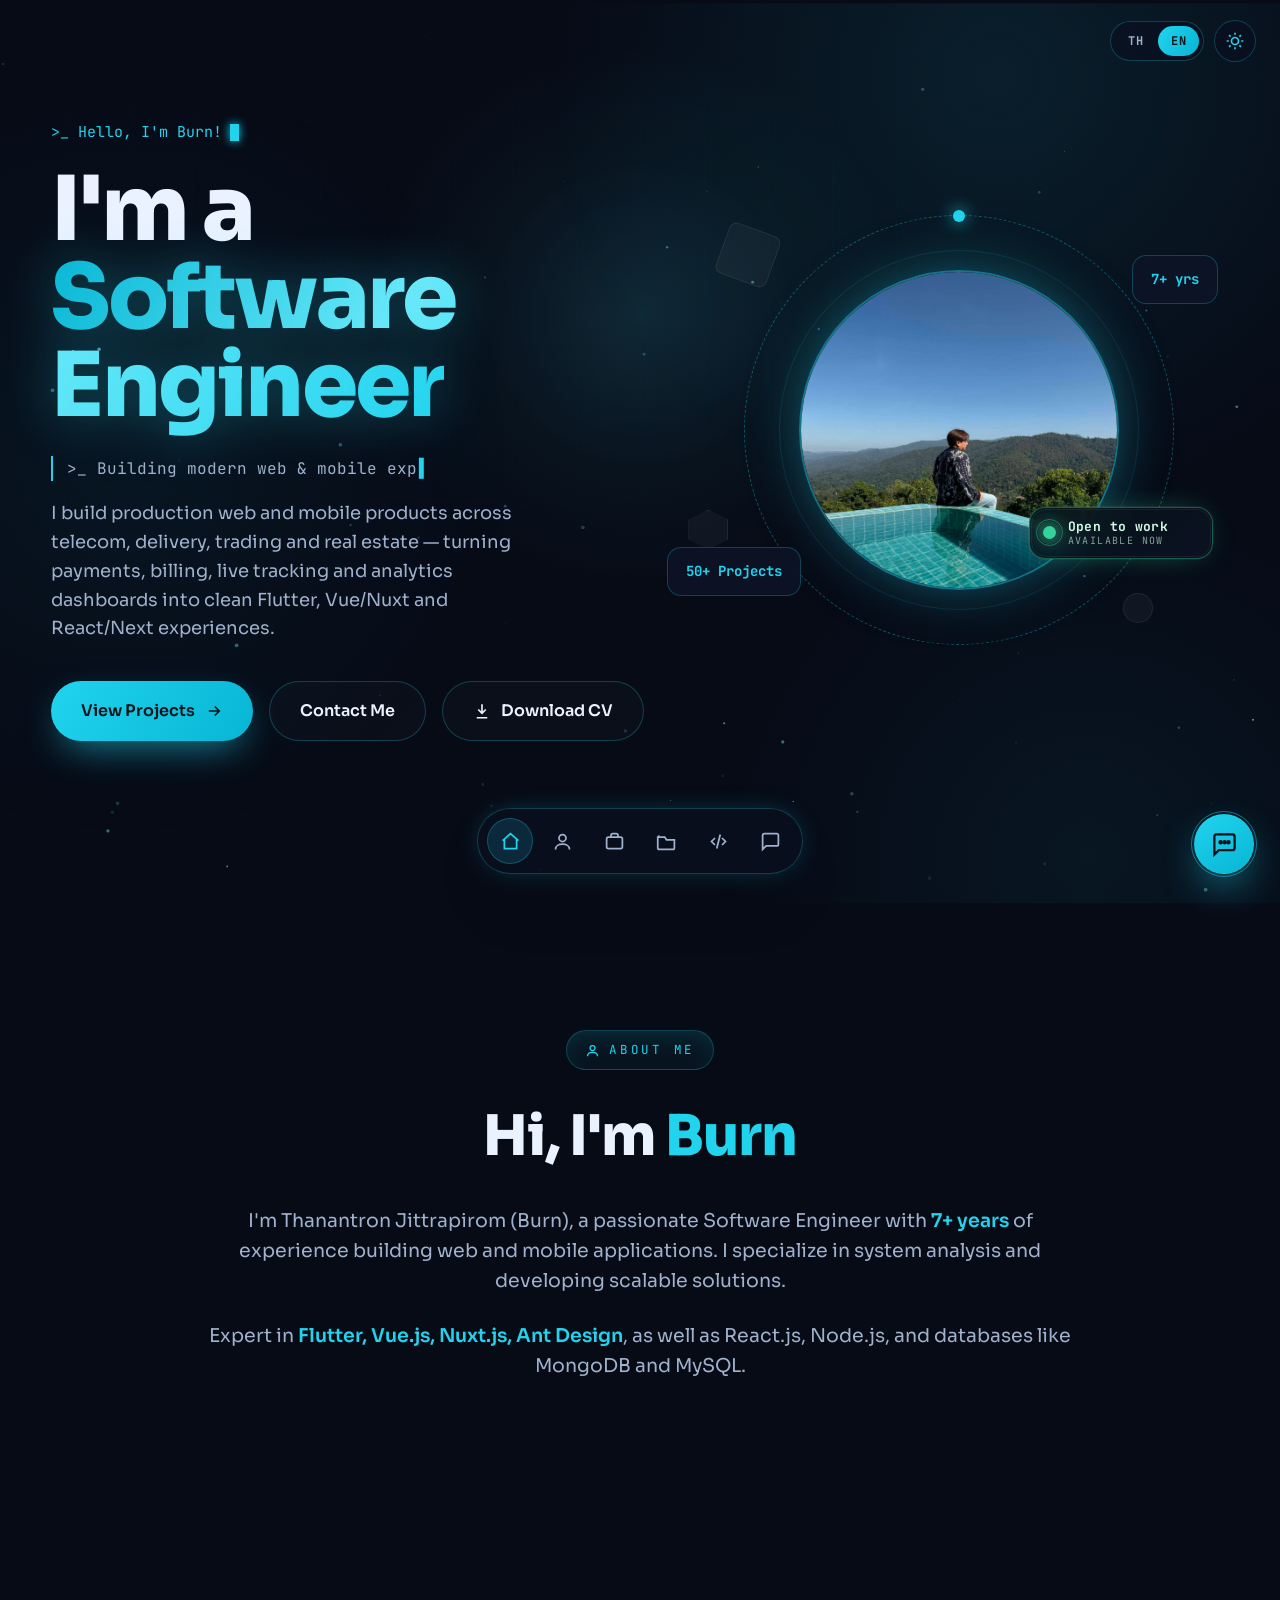
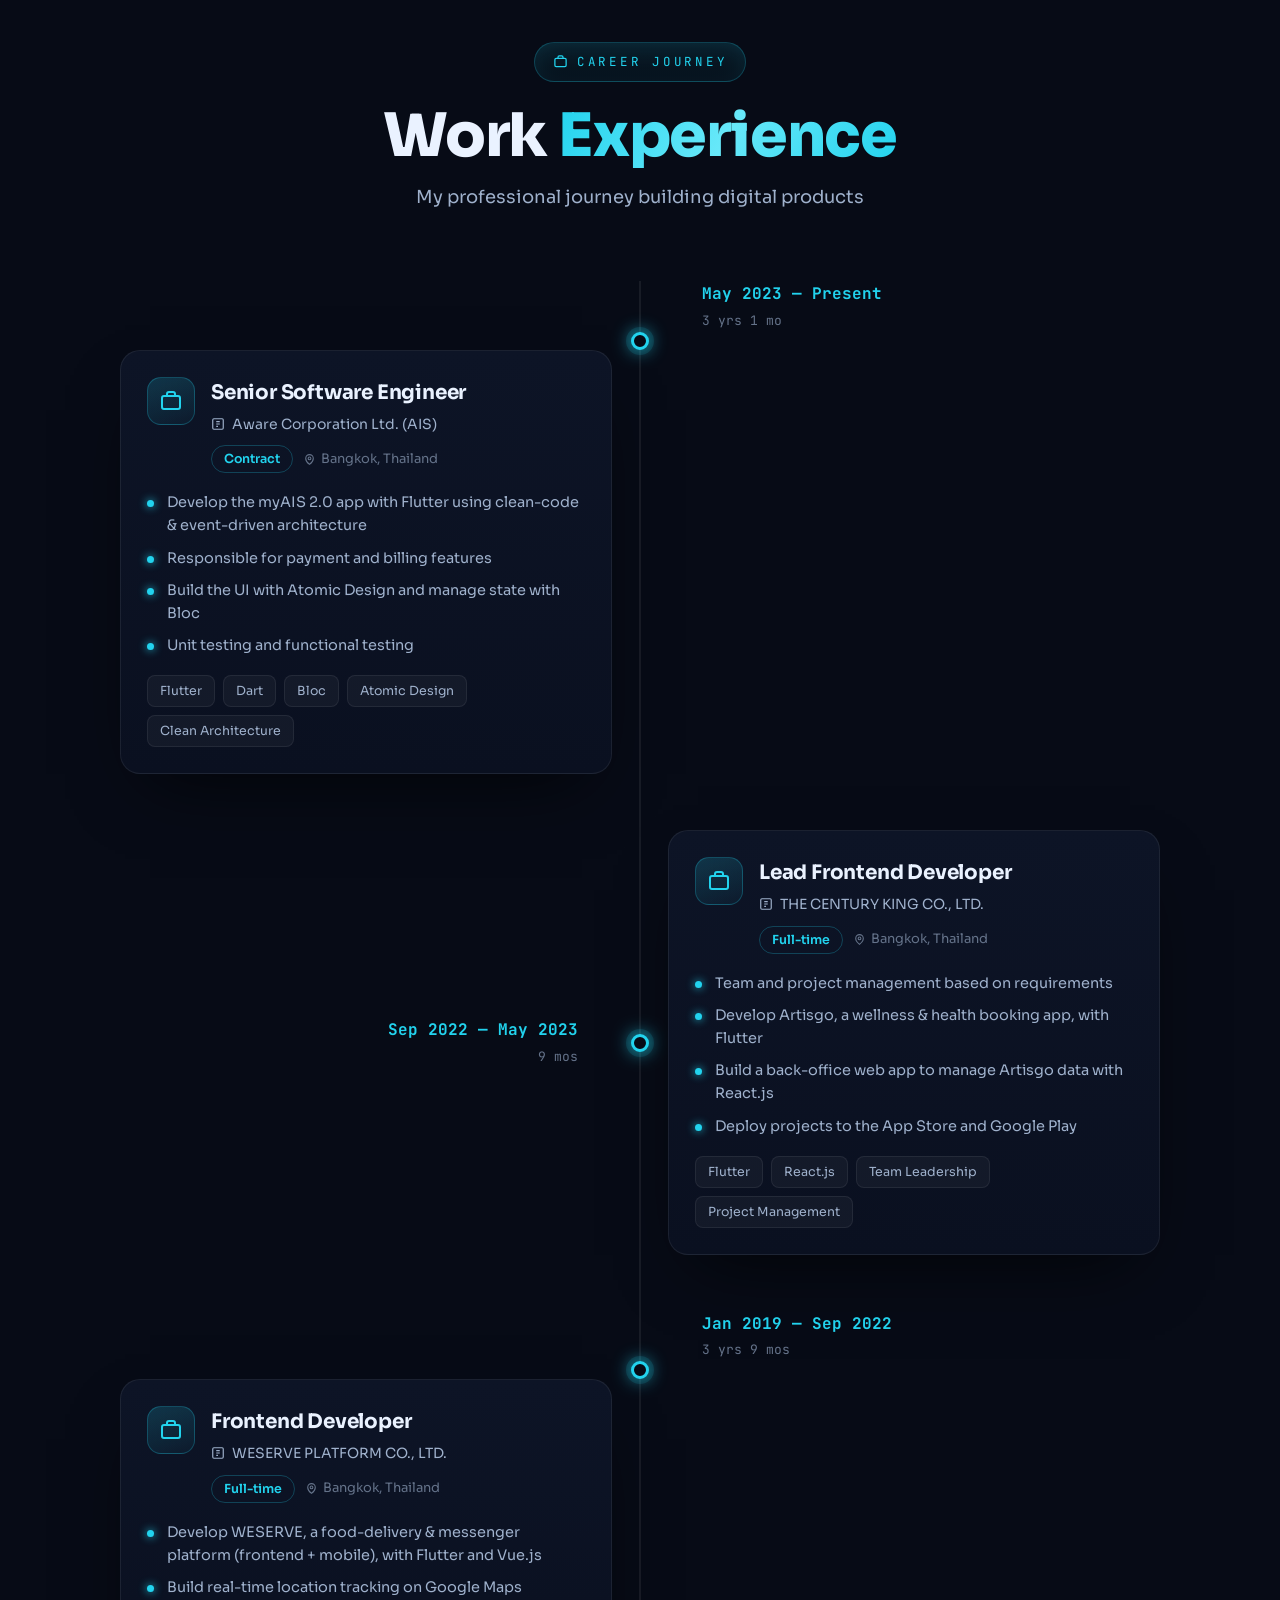
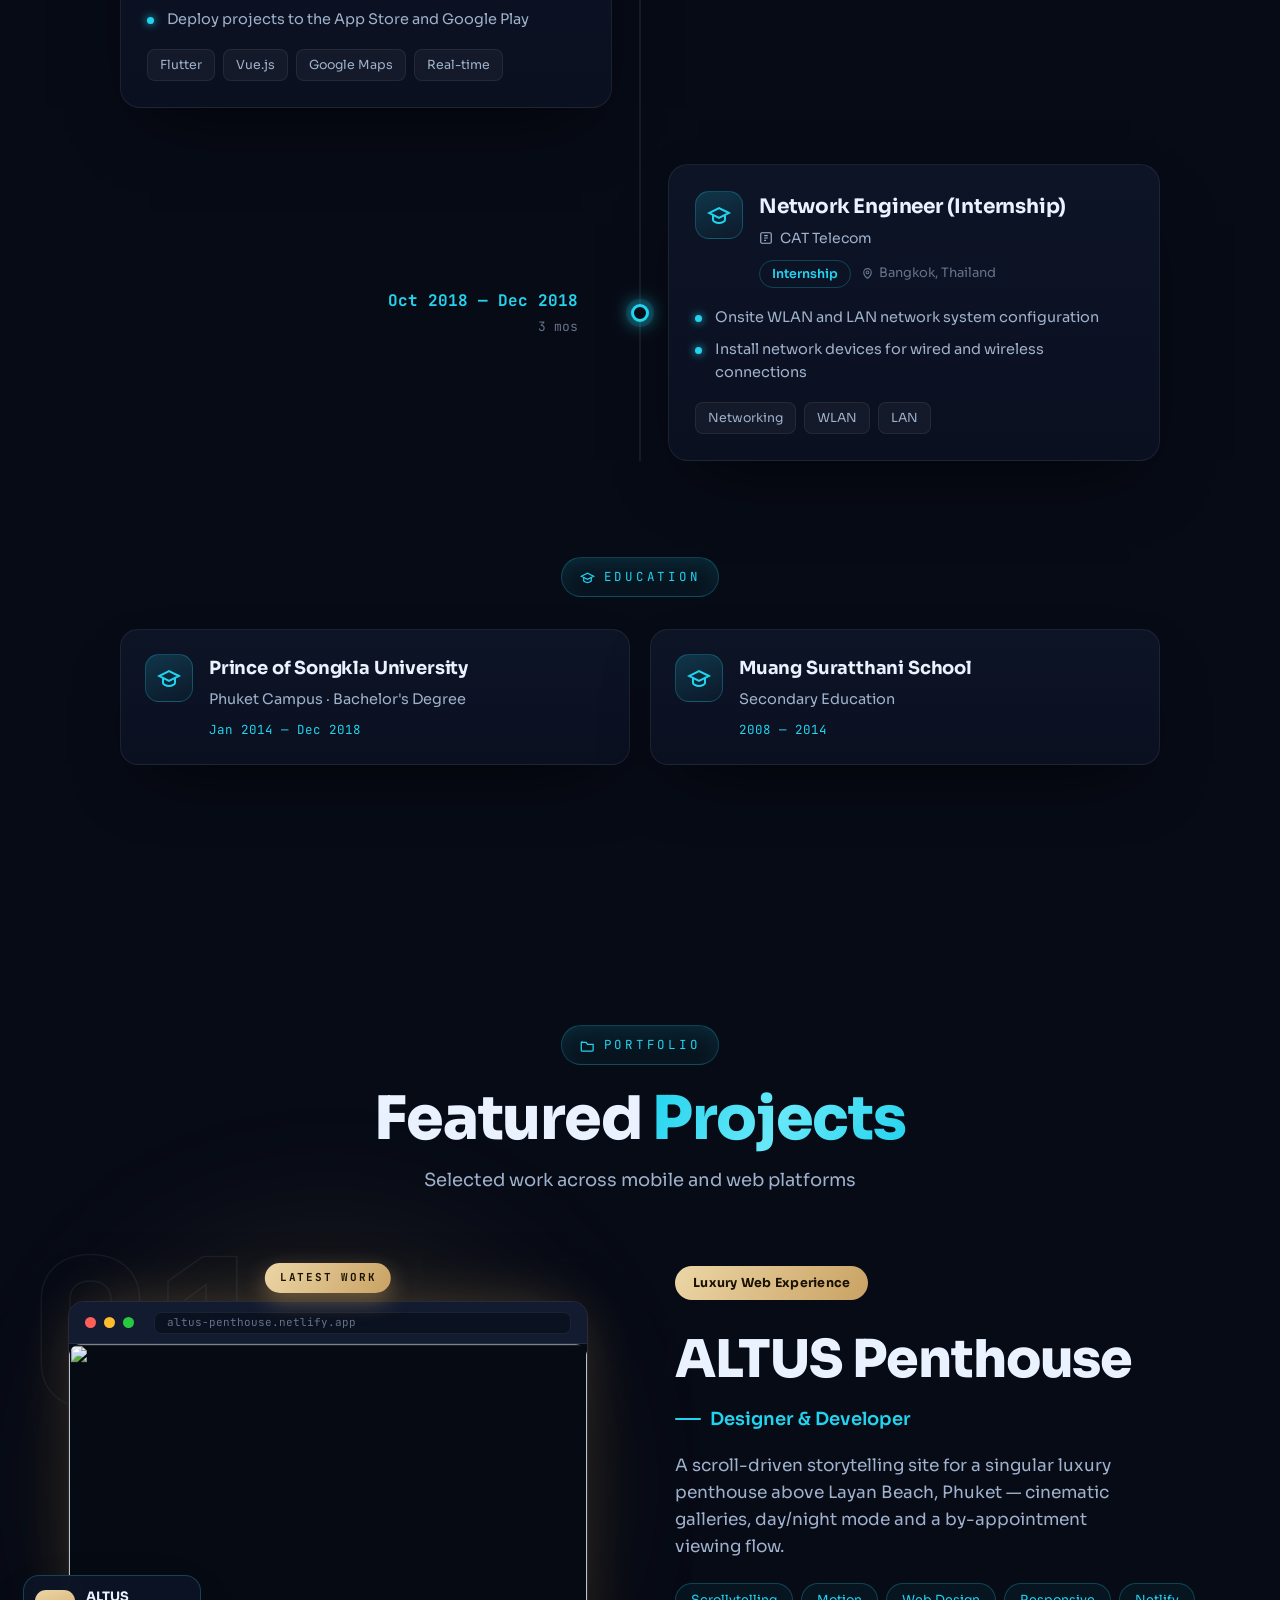
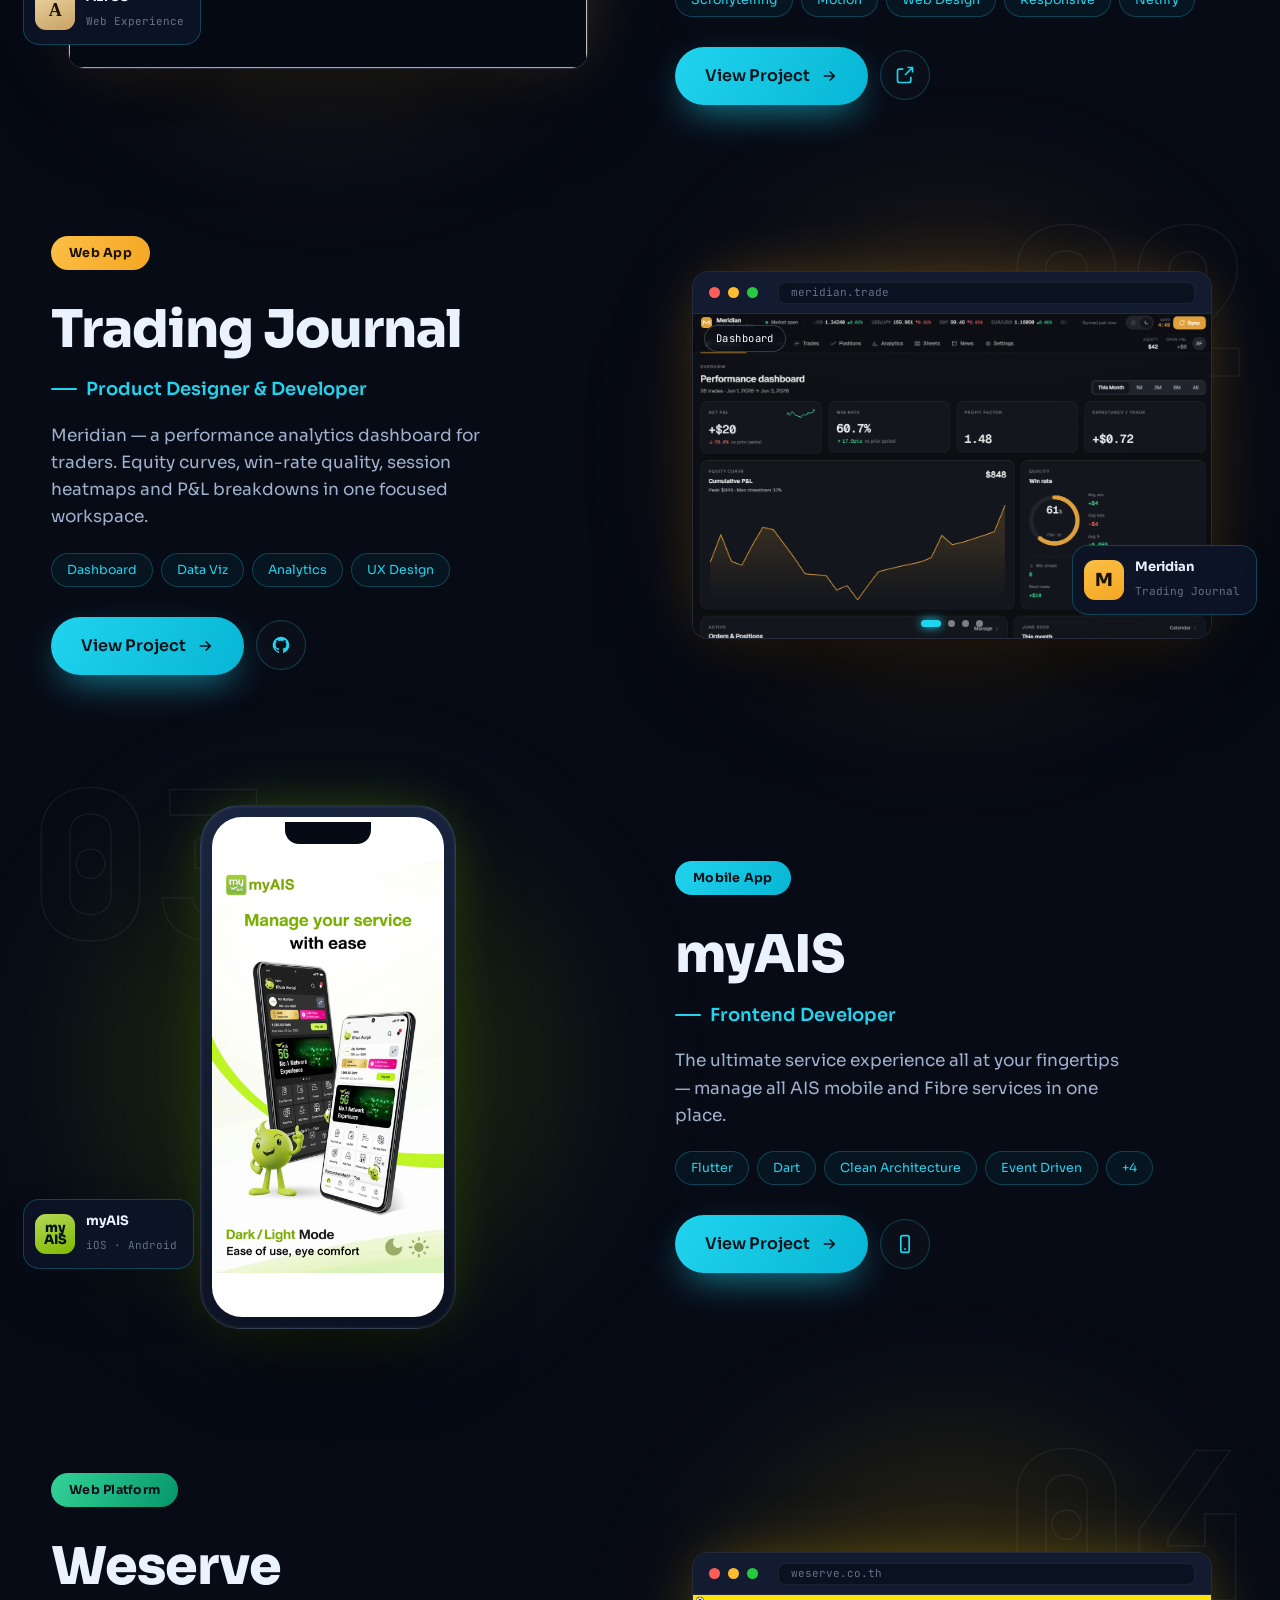
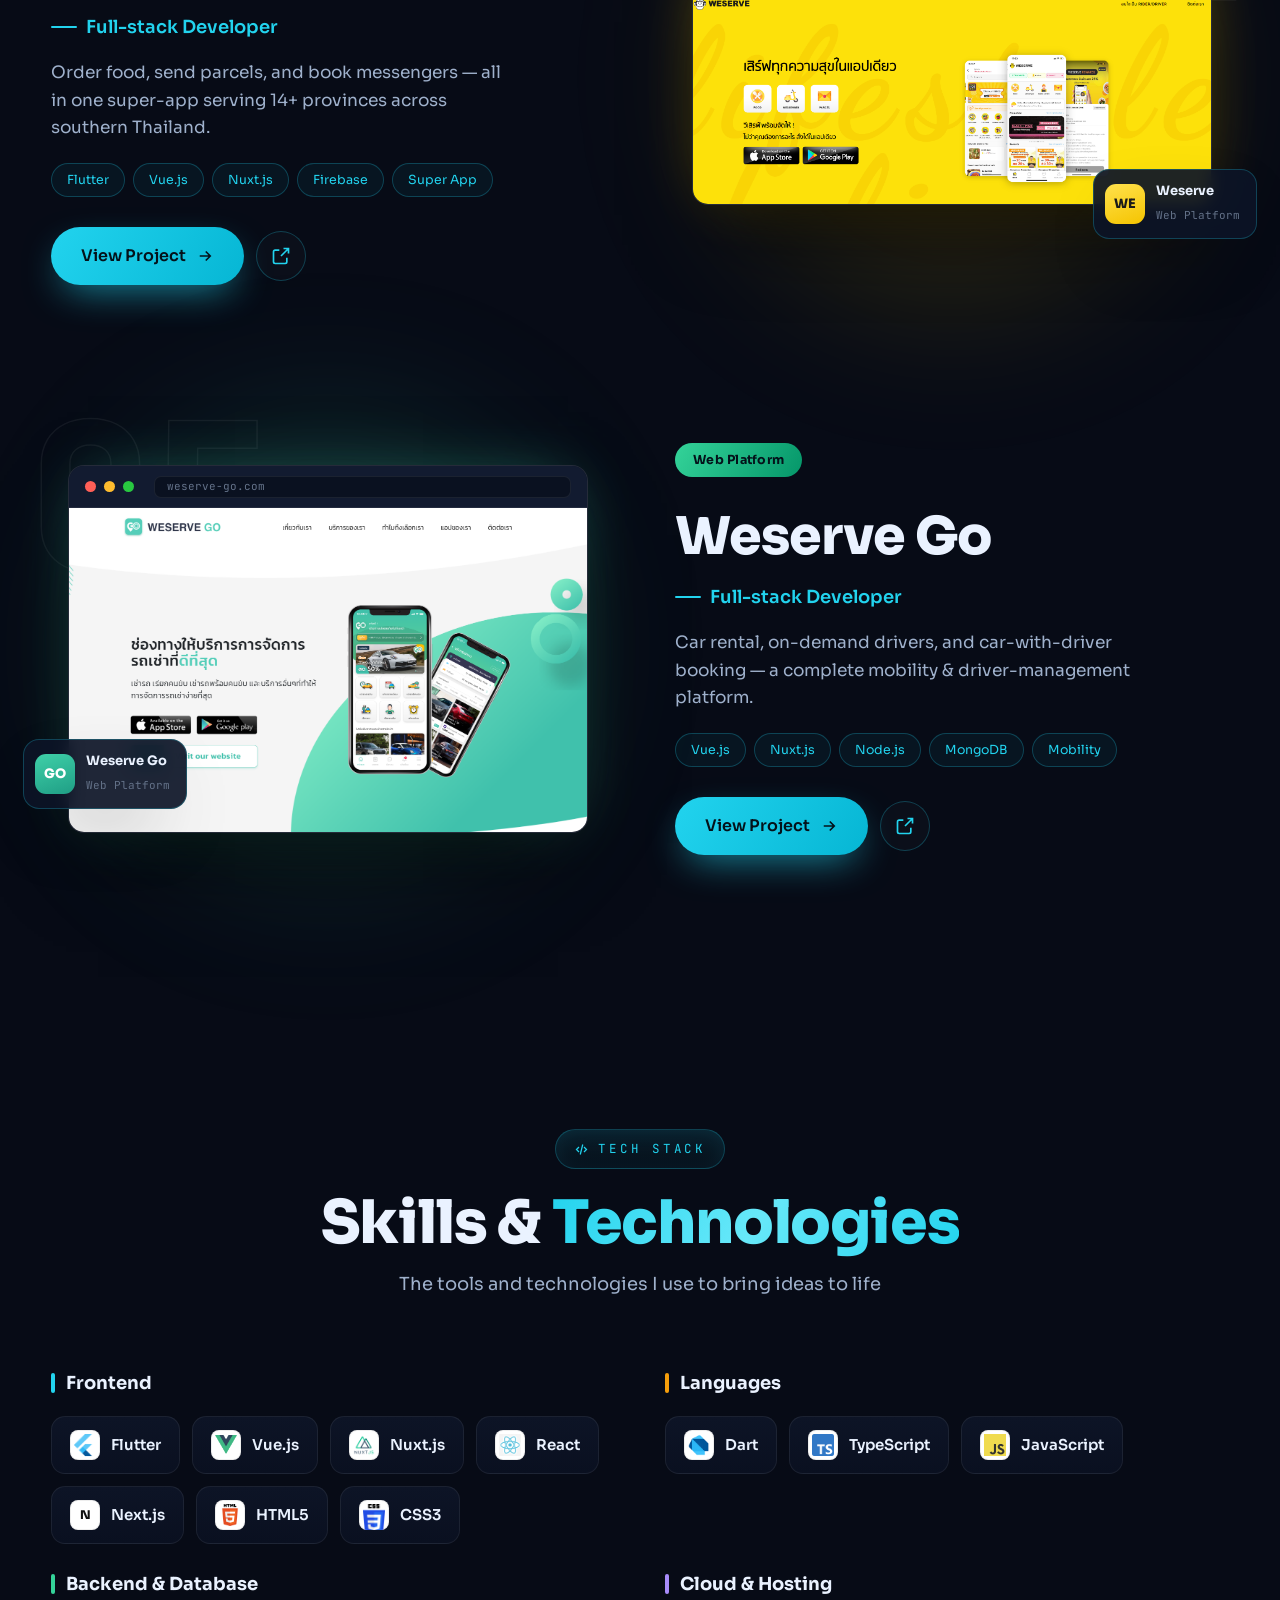
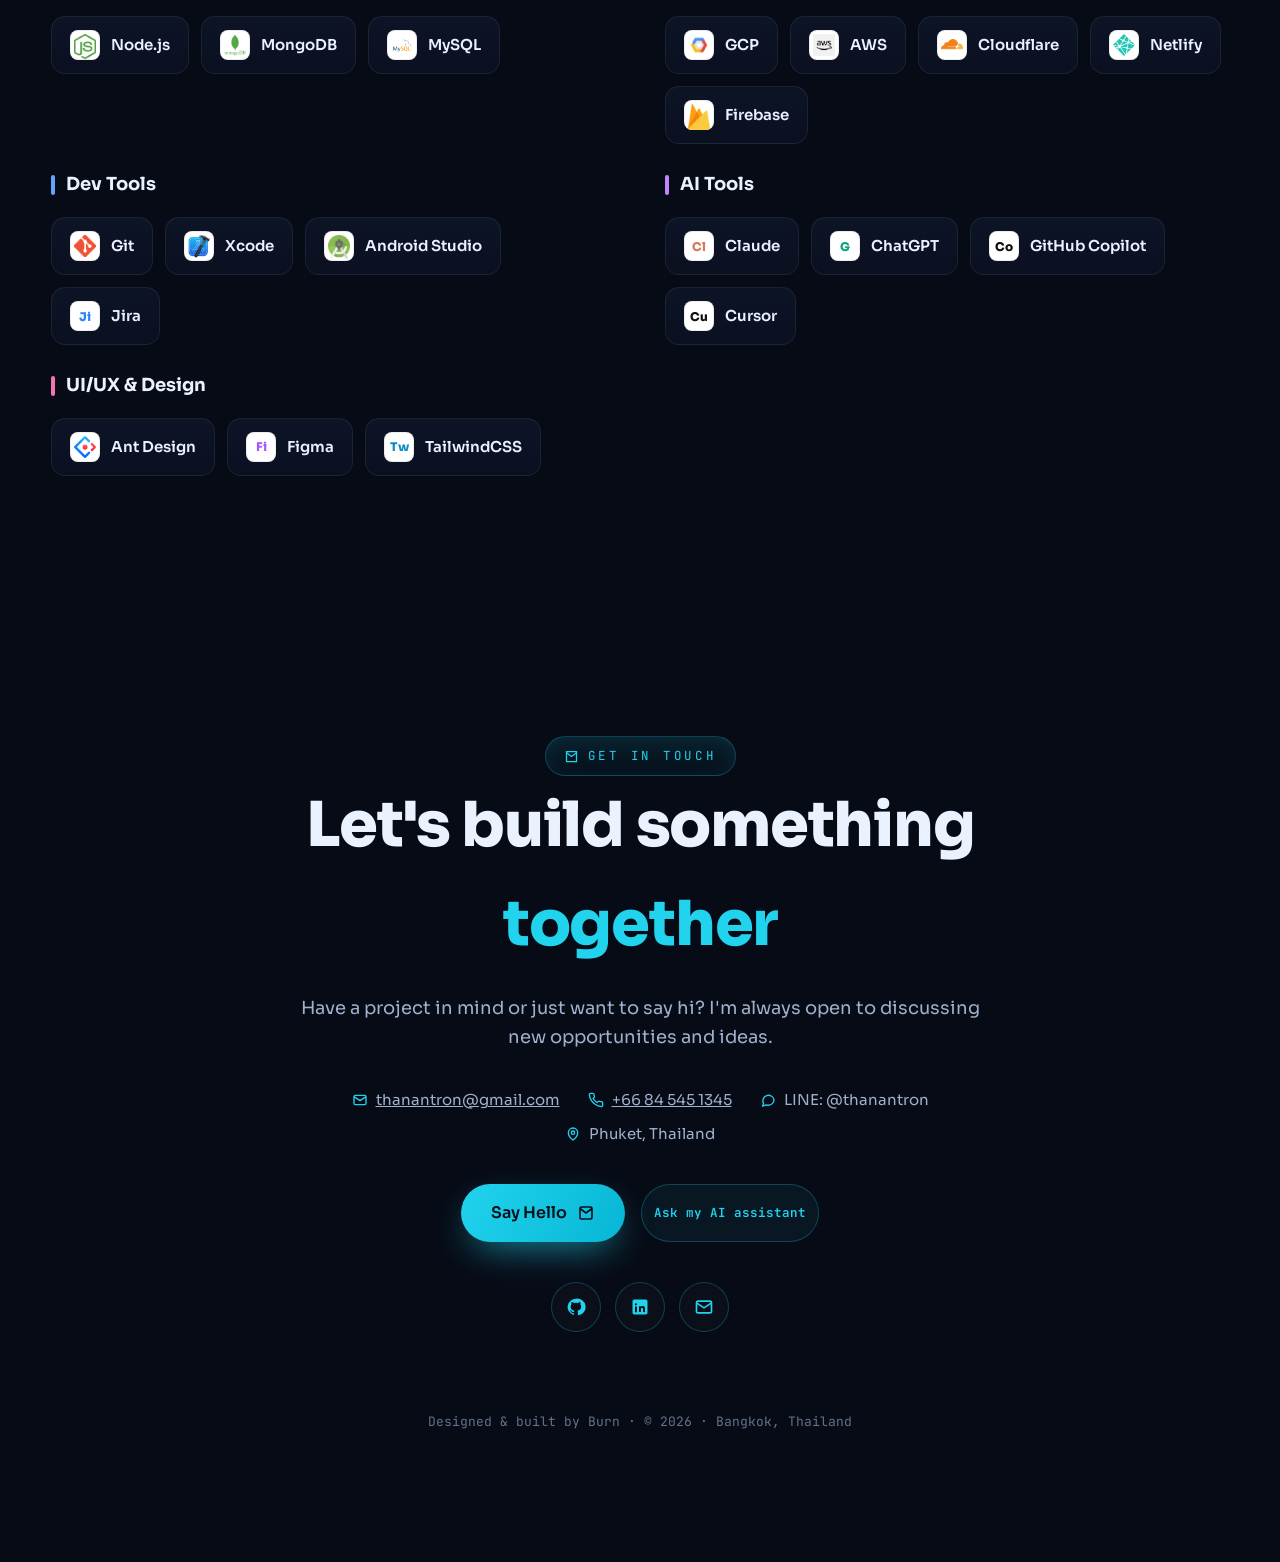
==== commit 5b1bdd4d: "Refine hero experience copy" ====
--- a/index.html
+++ b/index.html
@@ -4,7 +4,7 @@
 <meta charset="UTF-8" />
 <meta name="viewport" content="width=device-width, initial-scale=1.0" />
 <title>Thanantron (Burn) — Software Engineer</title>
-<meta name="description" content="Thanantron Jittrapirom (Burn) — Senior Software Engineer with 7+ years building web & mobile apps with Flutter, Vue.js and Nuxt.js. Based in Phuket, Thailand." />
+<meta name="description" content="Thanantron Jittrapirom (Burn) — Senior Software Engineer building production web and mobile products with Flutter, Vue/Nuxt, React/Next and cloud-ready architecture. Based in Phuket, Thailand." />
 <link rel="icon" href="portfolio/favicon.svg" type="image/svg+xml" />
 <meta property="og:type" content="website" />
 <meta property="og:title" content="Thanantron Jittrapirom — Senior Software Engineer" />
@@ -53,7 +53,7 @@
         <div class="hero-term reveal"><span data-th="&gt;_ สวัสดีครับ ผมชื่อ Burn!" data-en="&gt;_ Hello, I'm Burn!">&gt;_ สวัสดีครับ ผมชื่อ Burn!</span><span class="blink"></span></div>
         <h1 class="reveal d1" data-th="ผมคือ <span class='em'>วิศวกร<br />ซอฟต์แวร์</span>" data-en="I'm a <span class='em'>Software<br />Engineer</span>">ผมคือ <span class="em">วิศวกร<br />ซอฟต์แวร์</span></h1>
         <div class="hero-sub reveal d2">&gt;_ <span class="typed" data-words="สร้างประสบการณ์เว็บและโมบายสมัยใหม่|ผู้เชี่ยวชาญ Flutter · Vue.js · Nuxt.js|เชี่ยวชาญออกแบบและวิเคราะห์ระบบ" data-words-th="สร้างประสบการณ์เว็บและโมบายสมัยใหม่|ผู้เชี่ยวชาญ Flutter · Vue.js · Nuxt.js|เชี่ยวชาญออกแบบและวิเคราะห์ระบบ" data-words-en="Building modern web &amp; mobile experiences|Flutter · Vue.js · Nuxt.js specialist|System design &amp; analysis expert"></span></div>
-        <p class="lede reveal d3" data-th="ด้วยประสบการณ์กว่า 7 ปีในการพัฒนาเว็บและโมบายแอปพลิเคชัน เชี่ยวชาญ Flutter, Vue.js และ Nuxt.js พร้อมความเชี่ยวชาญด้านการออกแบบและวิเคราะห์ระบบ" data-en="With 7+ years of experience building Web and Mobile applications. Specialized in Flutter, Vue.js, Nuxt.js with system design and analysis expertise.">ด้วยประสบการณ์กว่า 7 ปีในการพัฒนาเว็บและโมบายแอปพลิเคชัน เชี่ยวชาญ Flutter, Vue.js และ Nuxt.js พร้อมความเชี่ยวชาญด้านการออกแบบและวิเคราะห์ระบบ</p>
+        <p class="lede reveal d3" data-th="ผมสร้างโปรดักต์เว็บและโมบายที่ใช้งานจริงในสาย telecom, delivery, trading และ real estate ตั้งแต่ payment &amp; billing, live tracking ไปจนถึง analytics dashboard ด้วย Flutter, Vue/Nuxt, React/Next และสถาปัตยกรรมที่ดูแลต่อได้ง่าย" data-en="I build production web and mobile products across telecom, delivery, trading and real estate — turning payments, billing, live tracking and analytics dashboards into clean Flutter, Vue/Nuxt and React/Next experiences.">ผมสร้างโปรดักต์เว็บและโมบายที่ใช้งานจริงในสาย telecom, delivery, trading และ real estate ตั้งแต่ payment &amp; billing, live tracking ไปจนถึง analytics dashboard ด้วย Flutter, Vue/Nuxt, React/Next และสถาปัตยกรรมที่ดูแลต่อได้ง่าย</p>
         <div class="hero-cta reveal d4">
           <a href="#projects" class="btn btn-primary"><span data-th="ดูผลงาน" data-en="View Projects">ดูผลงาน</span>
             <svg viewBox="0 0 24 24" fill="none" stroke="currentColor" stroke-width="2.2"><path d="M5 12h14M13 6l6 6-6 6"/></svg>
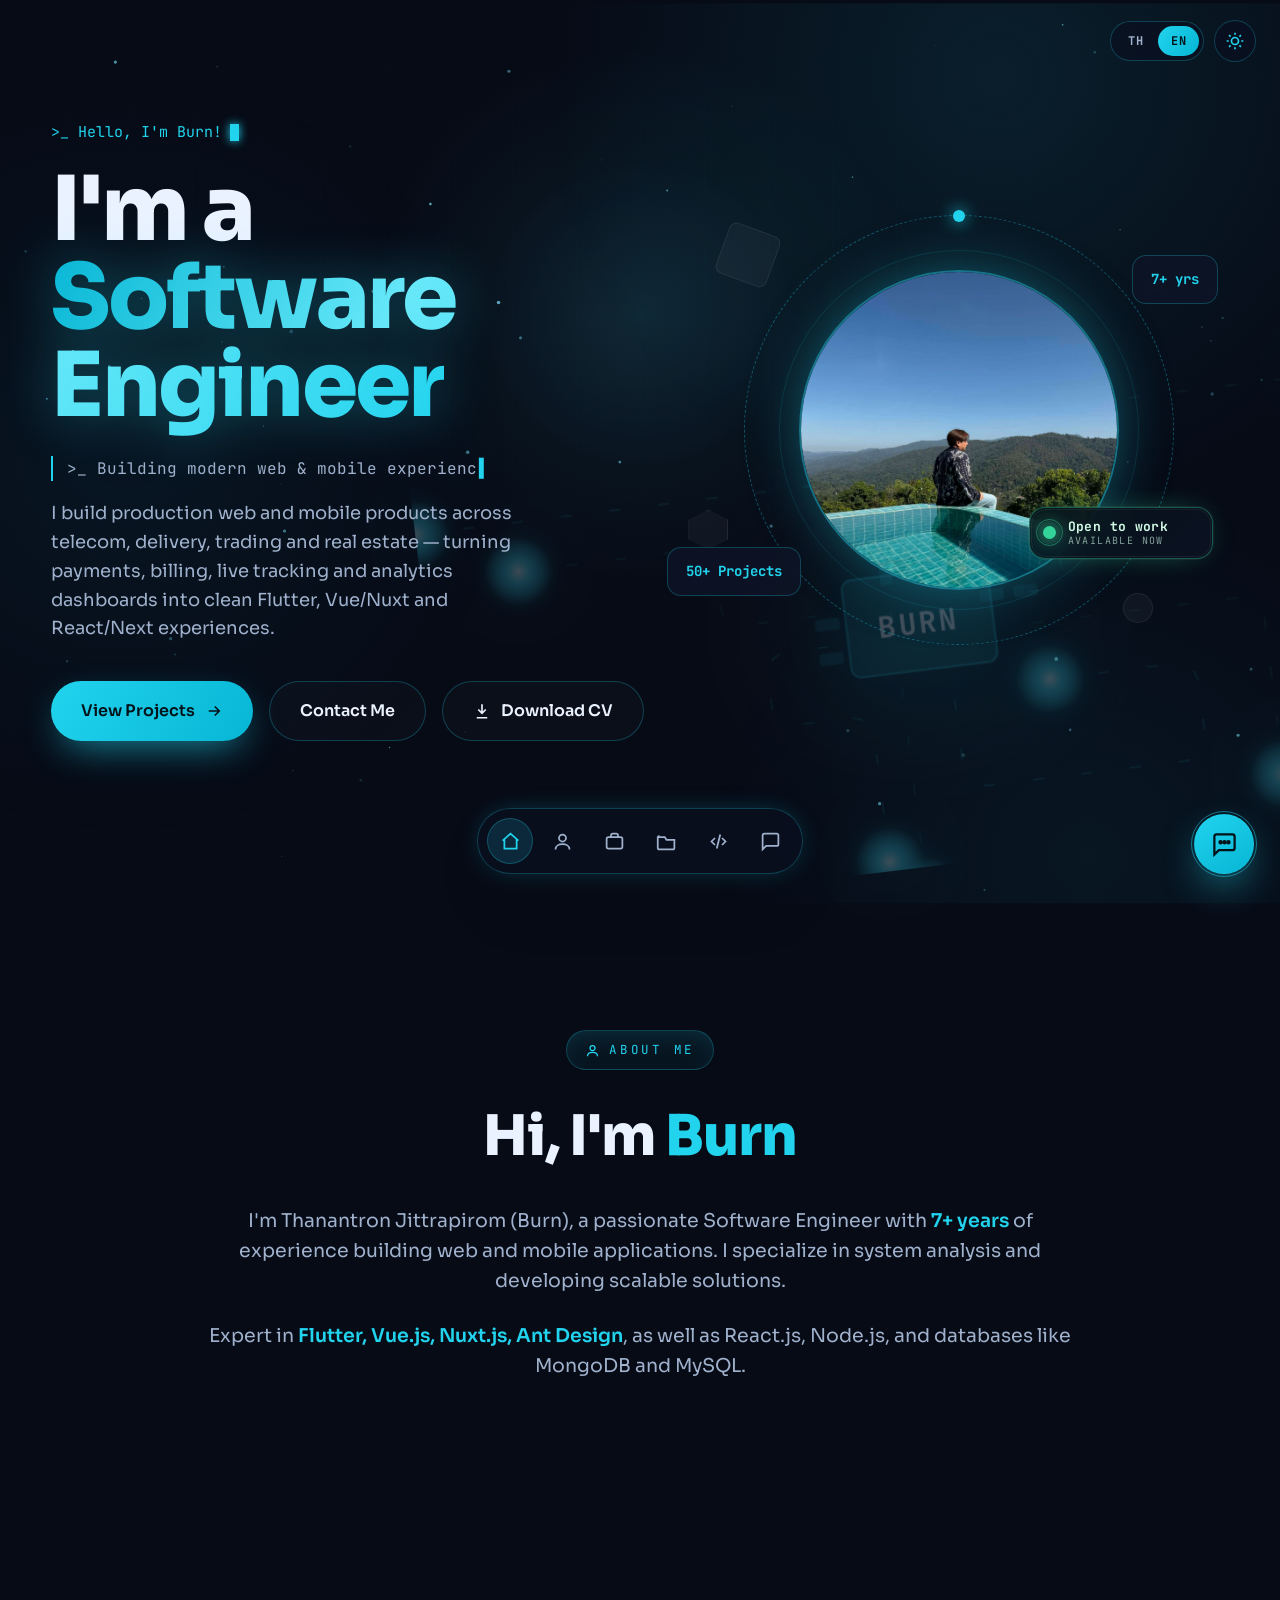
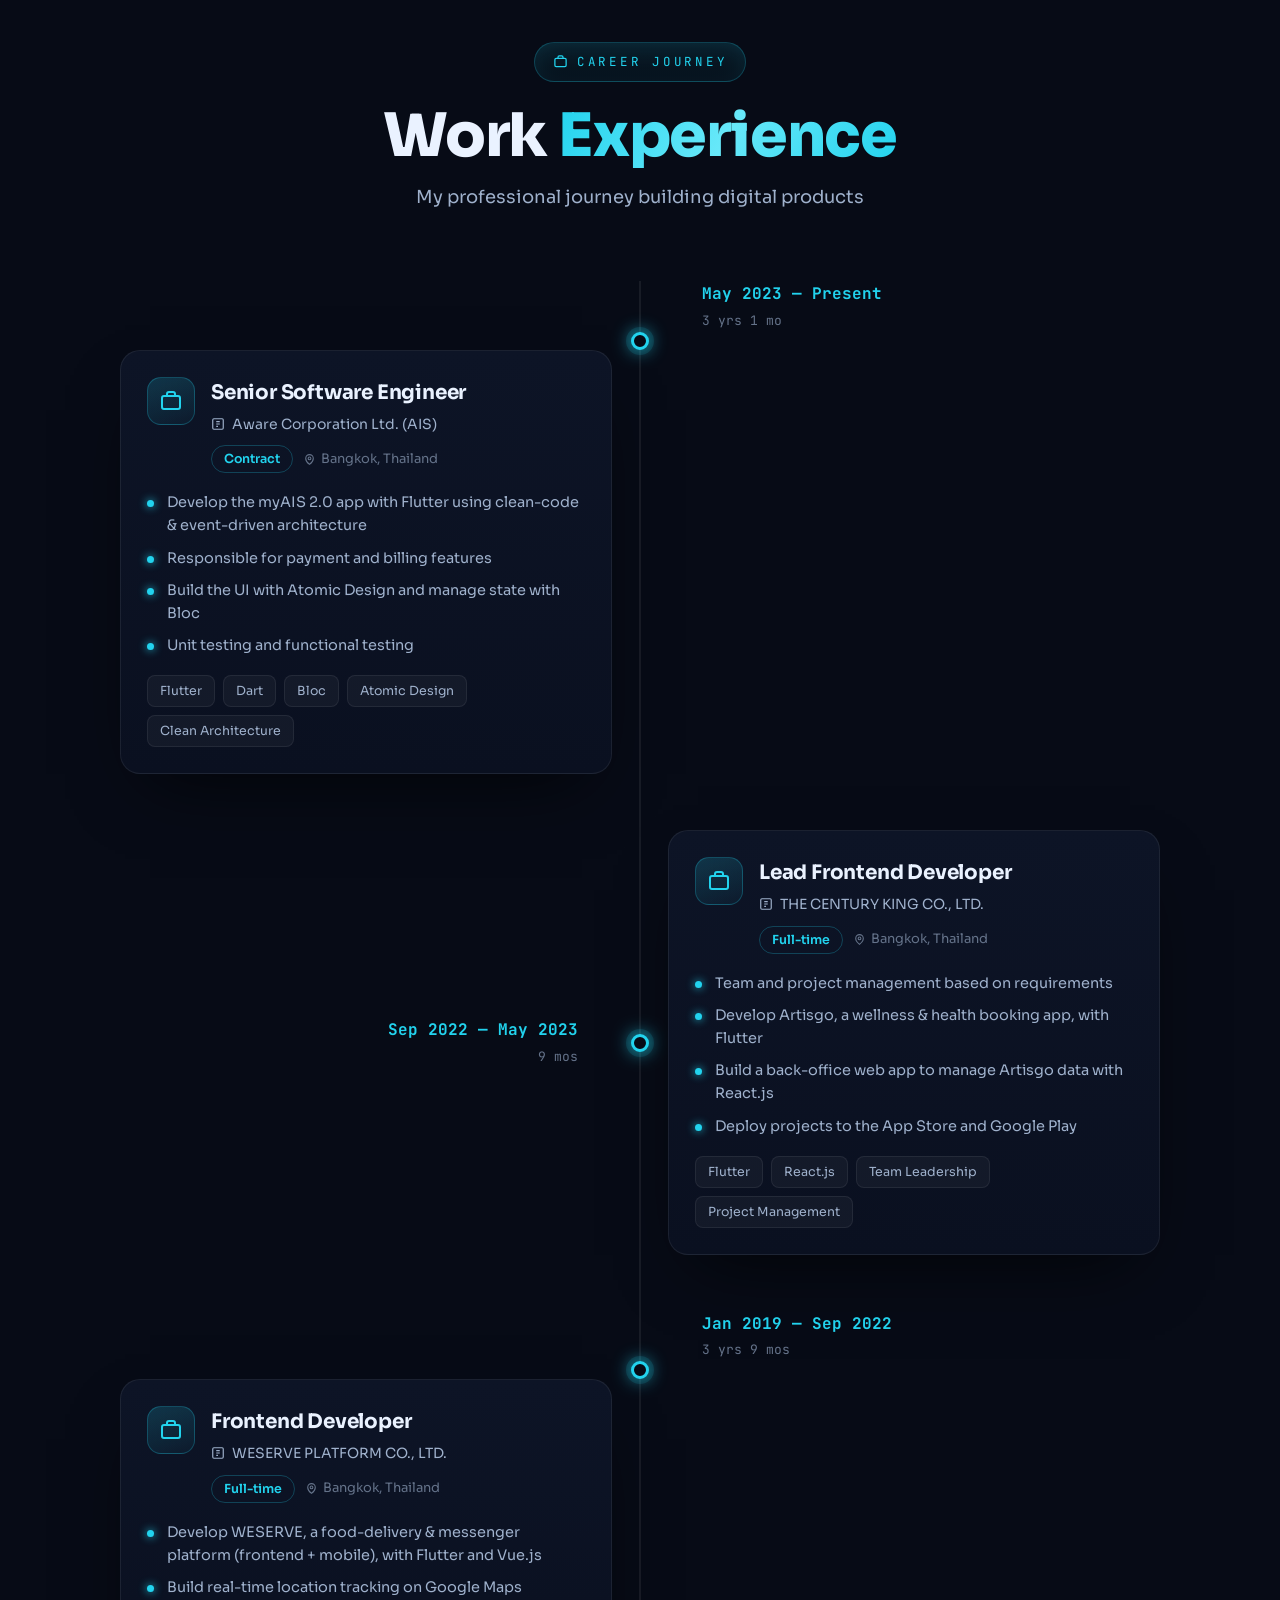
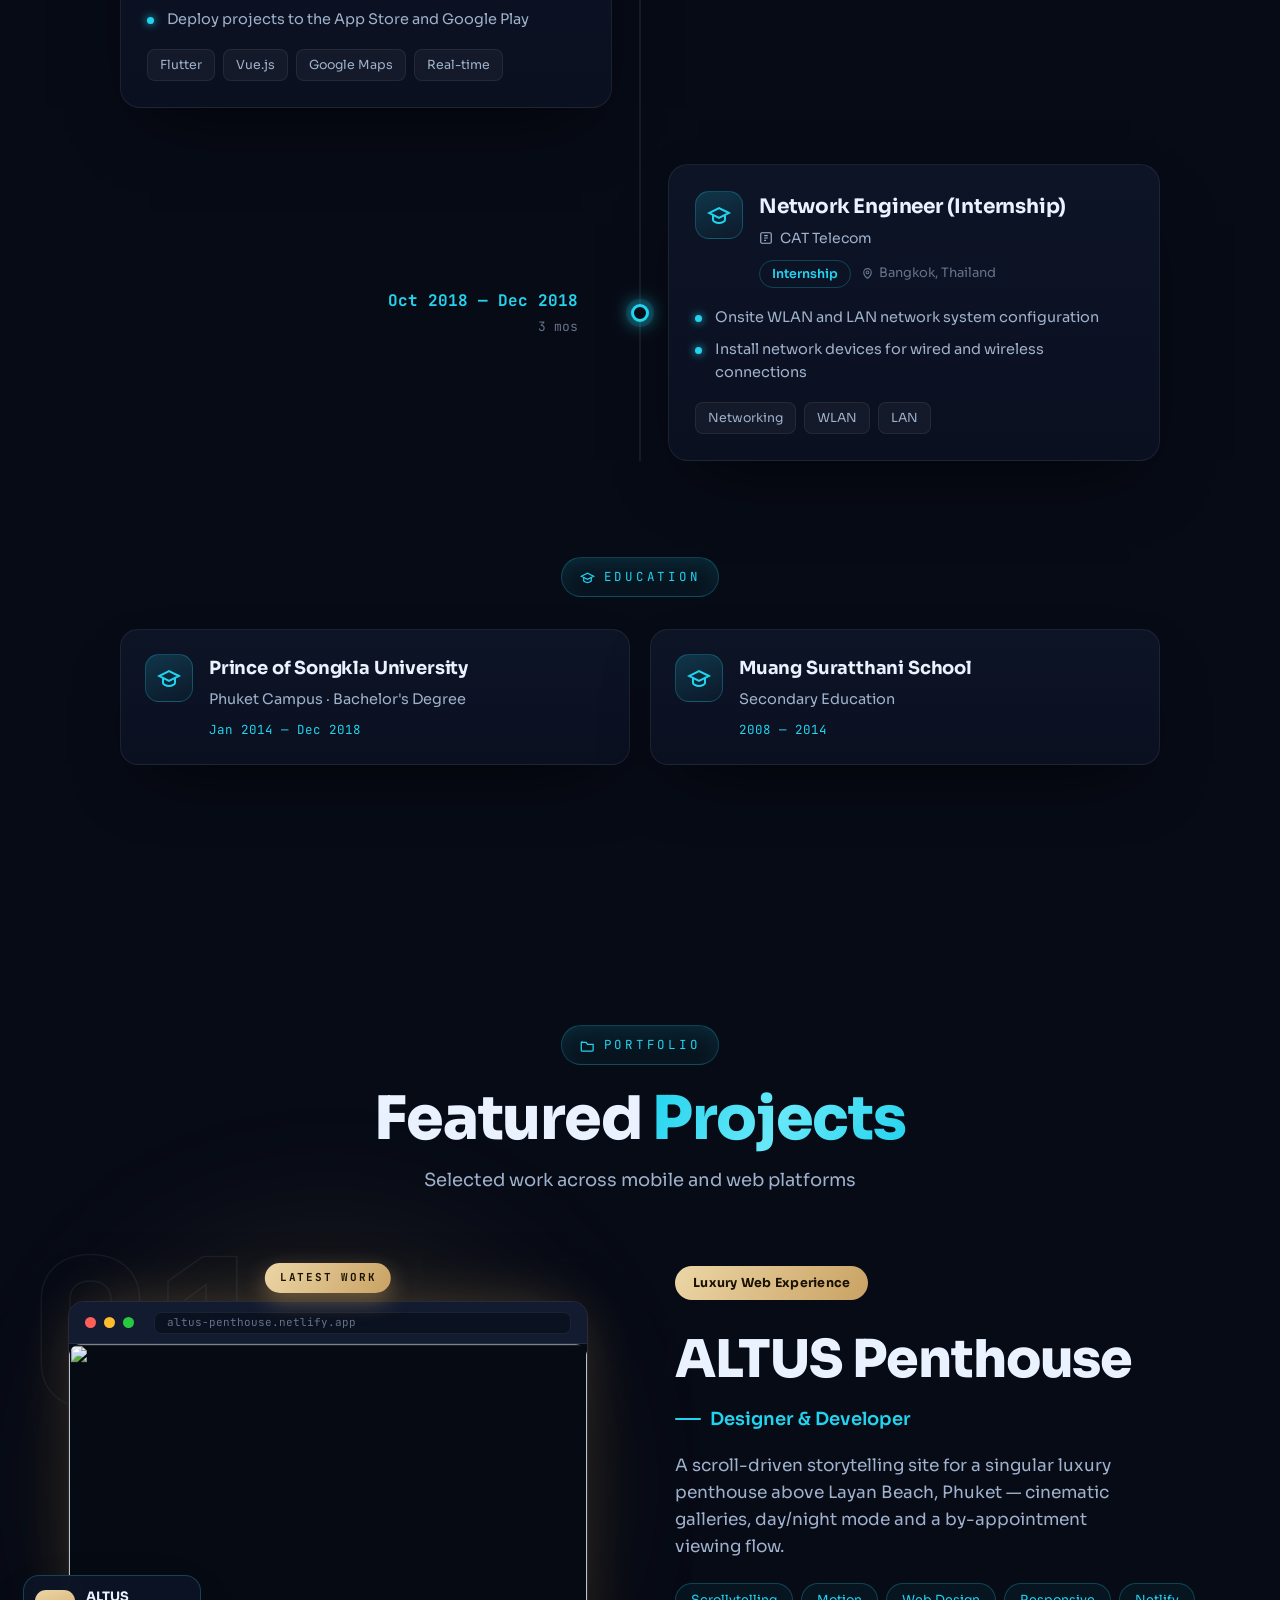
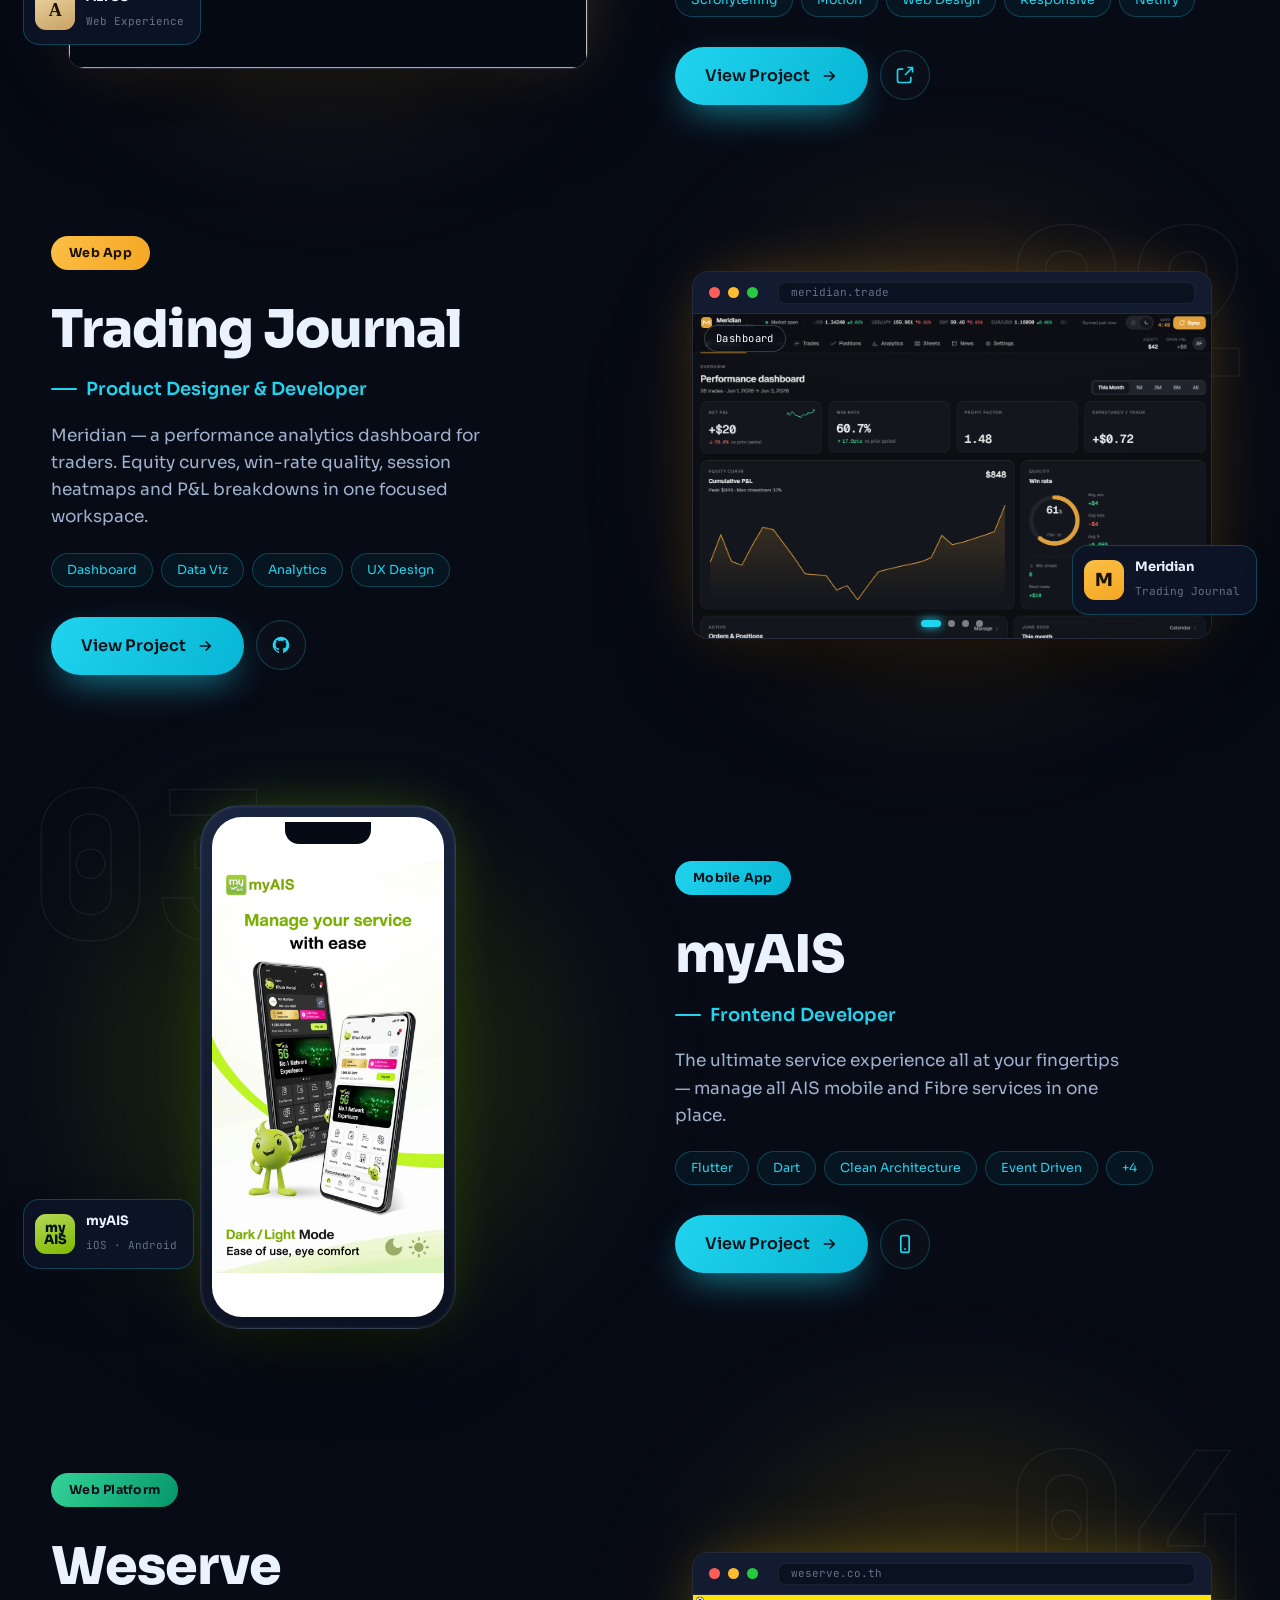
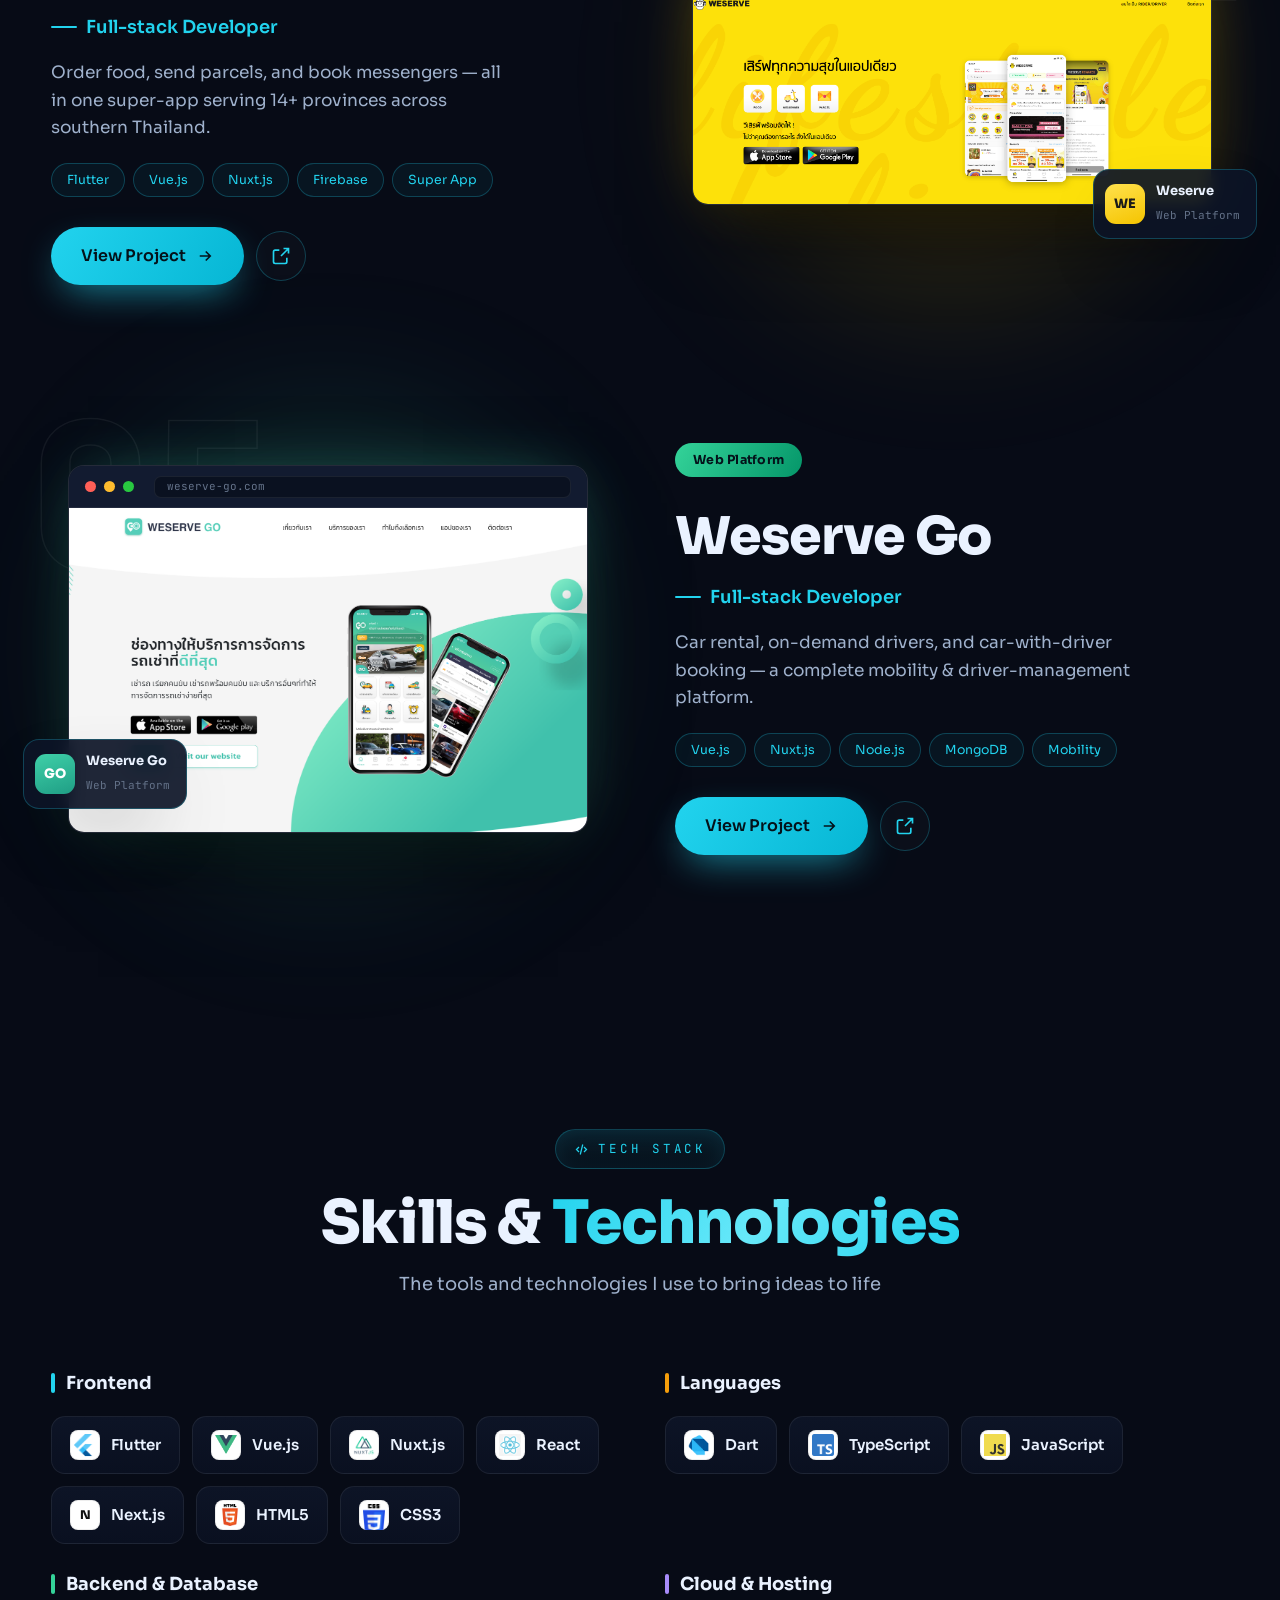
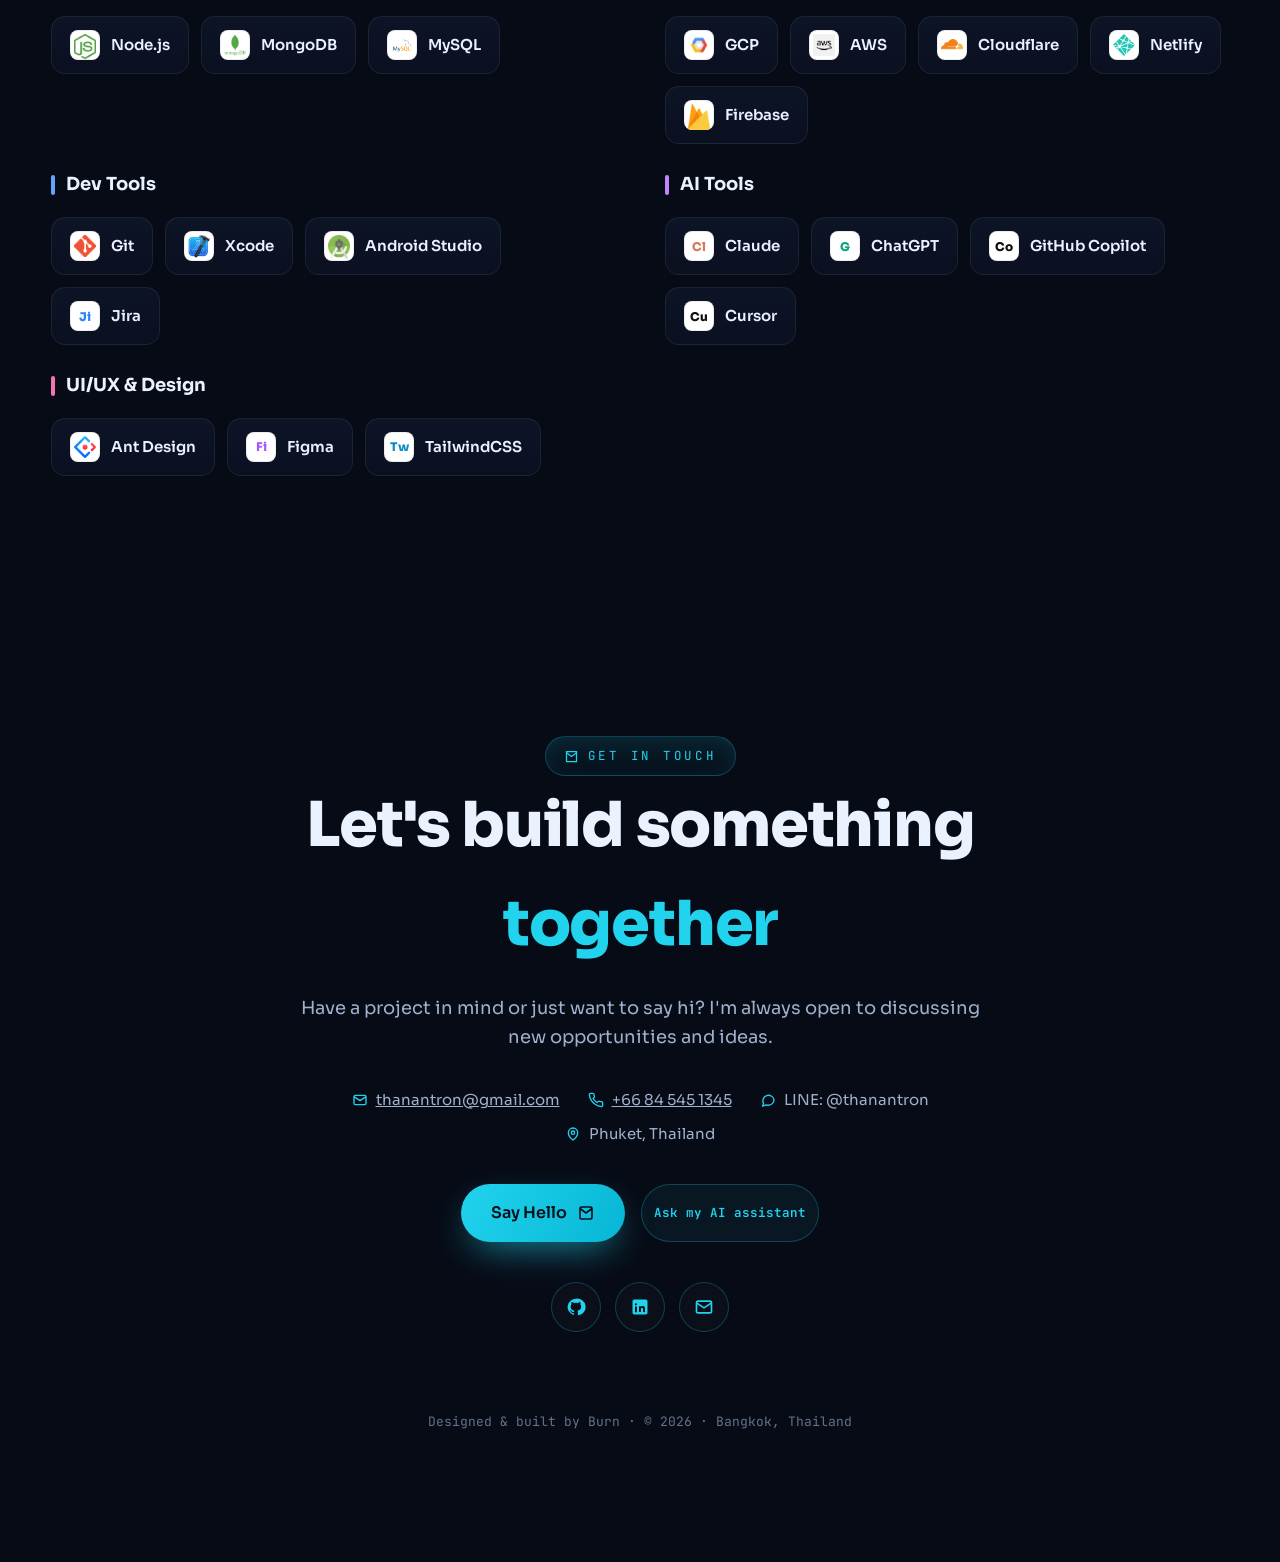
==== commit 080ac679: "Add circuit architecture hero background" ====
--- a/index.html
+++ b/index.html
@@ -31,6 +31,62 @@
 <div class="ambient"></div>
 <div class="grid-overlay"></div>
 <canvas id="stars"></canvas>
+<div class="cpu-bg" aria-hidden="true">
+  <svg viewBox="0 0 200 100" preserveAspectRatio="xMidYMid slice">
+    <defs>
+      <filter id="cpu-bg-glow" x="-60%" y="-60%" width="220%" height="220%">
+        <feGaussianBlur stdDeviation="2.2" result="blur" />
+        <feMerge>
+          <feMergeNode in="blur" />
+          <feMergeNode in="SourceGraphic" />
+        </feMerge>
+      </filter>
+      <radialGradient id="cpu-bg-pulse">
+        <stop offset="0%" stop-color="#e0fbff" stop-opacity=".9" />
+        <stop offset="38%" stop-color="#22d3ee" stop-opacity=".75" />
+        <stop offset="100%" stop-color="#22d3ee" stop-opacity="0" />
+      </radialGradient>
+      <linearGradient id="cpu-core-fill" x1="0" y1="0" x2="1" y2="1">
+        <stop offset="0%" stop-color="#112033" />
+        <stop offset="100%" stop-color="#07111f" />
+      </linearGradient>
+    </defs>
+    <g class="cpu-lines" fill="none" stroke="currentColor" stroke-width=".32" pathLength="100">
+      <path d="M 10 20 h 79.5 q 5 0 5 5 v 30" />
+      <path d="M 180 10 h -69.7 q -5 0 -5 5 v 30" />
+      <path d="M 130 20 v 21.8 q 0 5 -5 5 h -10" />
+      <path d="M 170 80 v -21.8 q 0 -5 -5 -5 h -50" />
+      <path d="M 135 65 h 15 q 5 0 5 5 v 10 q 0 5 -5 5 h -39.8 q -5 0 -5 -5 v -20" />
+      <path d="M 94.8 95 v -36" />
+      <path d="M 88 88 v -15 q 0 -5 -5 -5 h -10 q -5 0 -5 -5 v -5 q 0 -5 5 -5 h 14" />
+      <path d="M 30 30 h 25 q 5 0 5 5 v 6.5 q 0 5 5 5 h 20" />
+    </g>
+    <g class="cpu-traces" filter="url(#cpu-bg-glow)">
+      <circle class="cpu-trace cpu-line-1" r="7" fill="url(#cpu-bg-pulse)" />
+      <circle class="cpu-trace cpu-line-2" r="7" fill="url(#cpu-bg-pulse)" />
+      <circle class="cpu-trace cpu-line-3" r="7" fill="url(#cpu-bg-pulse)" />
+      <circle class="cpu-trace cpu-line-4" r="7" fill="url(#cpu-bg-pulse)" />
+      <circle class="cpu-trace cpu-line-5" r="7" fill="url(#cpu-bg-pulse)" />
+      <circle class="cpu-trace cpu-line-6" r="7" fill="url(#cpu-bg-pulse)" />
+      <circle class="cpu-trace cpu-line-7" r="7" fill="url(#cpu-bg-pulse)" />
+      <circle class="cpu-trace cpu-line-8" r="7" fill="url(#cpu-bg-pulse)" />
+    </g>
+    <g class="cpu-core">
+      <g class="cpu-pins">
+        <rect x="93" y="37" width="2.5" height="5" rx=".7" />
+        <rect x="104" y="37" width="2.5" height="5" rx=".7" />
+        <rect x="114" y="44" width="2.5" height="5" rx=".7" transform="rotate(90 115.25 46.5)" />
+        <rect x="121" y="44" width="2.5" height="5" rx=".7" transform="rotate(90 122.25 46.5)" />
+        <rect x="94" y="18" width="2.5" height="5" rx=".7" transform="rotate(180 95.25 20.5)" />
+        <rect x="104" y="18" width="2.5" height="5" rx=".7" transform="rotate(180 105.25 20.5)" />
+        <rect x="80" y="46" width="2.5" height="5" rx=".7" transform="rotate(270 81.25 48.5)" />
+        <rect x="80" y="53" width="2.5" height="5" rx=".7" transform="rotate(270 81.25 55.5)" />
+      </g>
+      <rect x="85" y="40" width="30" height="20" rx="2" />
+      <text x="91.5" y="52.5">BURN</text>
+    </g>
+  </svg>
+</div>
 
 <!-- ============ TOP CONTROLS ============ -->
 <div class="topctl">
--- a/portfolio/styles.css
+++ b/portfolio/styles.css
@@ -84,6 +84,76 @@
 
 #stars { position: fixed; inset: 0; z-index: 0; pointer-events: none; }
 
+.cpu-bg {
+  position: fixed;
+  inset: auto -10vw 6vh auto;
+  width: min(980px, 84vw);
+  aspect-ratio: 2 / 1;
+  z-index: 0;
+  pointer-events: none;
+  color: rgba(34,211,238,.36);
+  opacity: .32;
+  filter: drop-shadow(0 0 26px rgba(34,211,238,.16));
+  transform: translate3d(calc(var(--bg-x) * -1.4), calc(var(--bg-y) * -1.2), 0) rotate(-7deg);
+  transform-origin: 70% 50%;
+  mix-blend-mode: screen;
+}
+.cpu-bg::before {
+  content: "";
+  position: absolute;
+  inset: 20% 24%;
+  border-radius: 50%;
+  background: radial-gradient(circle, rgba(34,211,238,.16), transparent 68%);
+  filter: blur(20px);
+}
+.cpu-bg svg { position: relative; width: 100%; height: 100%; display: block; }
+.cpu-lines path {
+  stroke-dasharray: 2 8;
+  stroke-linecap: round;
+  opacity: .72;
+  animation: cpuLineDrift 18s linear infinite;
+}
+.cpu-lines path:nth-child(even) { animation-direction: reverse; opacity: .46; }
+.cpu-trace {
+  offset-anchor: 10px 0;
+  animation: cpuTraceFlow 6s cubic-bezier(.75,-.01,0,.99) infinite;
+  opacity: .74;
+}
+.cpu-line-1 { offset-path: path("M 10 20 h 79.5 q 5 0 5 5 v 30"); animation-delay: .4s; animation-duration: 5.2s; }
+.cpu-line-2 { offset-path: path("M 180 10 h -69.7 q -5 0 -5 5 v 30"); animation-delay: 2.3s; animation-duration: 4.6s; }
+.cpu-line-3 { offset-path: path("M 130 20 v 21.8 q 0 5 -5 5 h -10"); animation-delay: 1.4s; animation-duration: 5.8s; }
+.cpu-line-4 { offset-path: path("M 170 80 v -21.8 q 0 -5 -5 -5 h -50"); animation-delay: 3.2s; animation-duration: 5s; }
+.cpu-line-5 { offset-path: path("M 135 65 h 15 q 5 0 5 5 v 10 q 0 5 -5 5 h -39.8 q -5 0 -5 -5 v -20"); animation-delay: 4.1s; animation-duration: 6.4s; }
+.cpu-line-6 { offset-path: path("M 94.8 95 v -36"); animation-delay: 2.8s; animation-duration: 5.5s; }
+.cpu-line-7 { offset-path: path("M 88 88 v -15 q 0 -5 -5 -5 h -10 q -5 0 -5 -5 v -5 q 0 -5 5 -5 h 14"); animation-delay: 1.9s; animation-duration: 4.8s; }
+.cpu-line-8 { offset-path: path("M 30 30 h 25 q 5 0 5 5 v 6.5 q 0 5 5 5 h 20"); animation-delay: 3.6s; animation-duration: 5.3s; }
+.cpu-core rect:first-of-type,
+.cpu-pins rect {
+  fill: rgba(34,211,238,.22);
+}
+.cpu-core > rect {
+  fill: url(#cpu-core-fill);
+  stroke: rgba(34,211,238,.42);
+  stroke-width: .45;
+  filter: drop-shadow(0 0 7px rgba(34,211,238,.38));
+}
+.cpu-core text {
+  font-family: var(--mono);
+  font-size: 6px;
+  font-weight: 700;
+  letter-spacing: .08em;
+  fill: rgba(234,242,255,.82);
+}
+@keyframes cpuTraceFlow {
+  0% { offset-distance: 0%; opacity: 0; }
+  12% { opacity: .78; }
+  82% { opacity: .72; }
+  100% { offset-distance: 100%; opacity: 0; }
+}
+@keyframes cpuLineDrift {
+  to { stroke-dashoffset: -120; }
+}
+
 main { position: relative; z-index: 1; }
 
 .wrap { width: min(var(--maxw), 92vw); margin-inline: auto; }
@@ -127,9 +197,10 @@
 .reveal.left.in, .reveal.right.in { transform: none; }
 @media (prefers-reduced-motion: reduce) {
   .reveal { opacity: 1 !important; transform: none !important; }
-  body::before, .ambient, .grid-overlay { transform: none !important; transition: none !important; }
+  body::before, .ambient, .grid-overlay, .cpu-bg { transform: none !important; transition: none !important; }
   .stat::after, .tl-card::after, .tech-pill::after, .edu-card::after { display: none; }
   .avail, .avail::before, .avail-dot::after { animation: none !important; }
+  .cpu-lines path, .cpu-trace { animation: none !important; }
 }
 
 /* ============================================================
@@ -627,6 +698,7 @@
   .avatar { width: 250px; height: 250px; }
   .orbit-ring.r1 { width: 330px; height: 330px; }
   .orbit-ring.r2 { width: 290px; height: 290px; }
+  .cpu-bg { width: 620px; max-width: none; right: -300px; bottom: 18vh; opacity: .18; }
   .dock { gap: 2px; padding: 7px; }
   .dock a { width: 40px; height: 40px; }
   .avail { right: 50%; bottom: 7%; translate: 50% 0; min-width: 172px; }
@@ -664,6 +736,12 @@
     linear-gradient(rgba(20,40,70,.045) 1px, transparent 1px),
     linear-gradient(90deg, rgba(20,40,70,.045) 1px, transparent 1px);
 }
+html[data-theme="light"] .cpu-bg {
+  color: rgba(8,145,178,.32);
+  opacity: .24;
+  filter: drop-shadow(0 0 22px rgba(8,145,178,.12));
+  mix-blend-mode: multiply;
+}
 html[data-theme="light"] .ambient {
   background:
     radial-gradient(60vw 60vw at 78% 8%,  rgba(8,145,178,.10), transparent 60%),
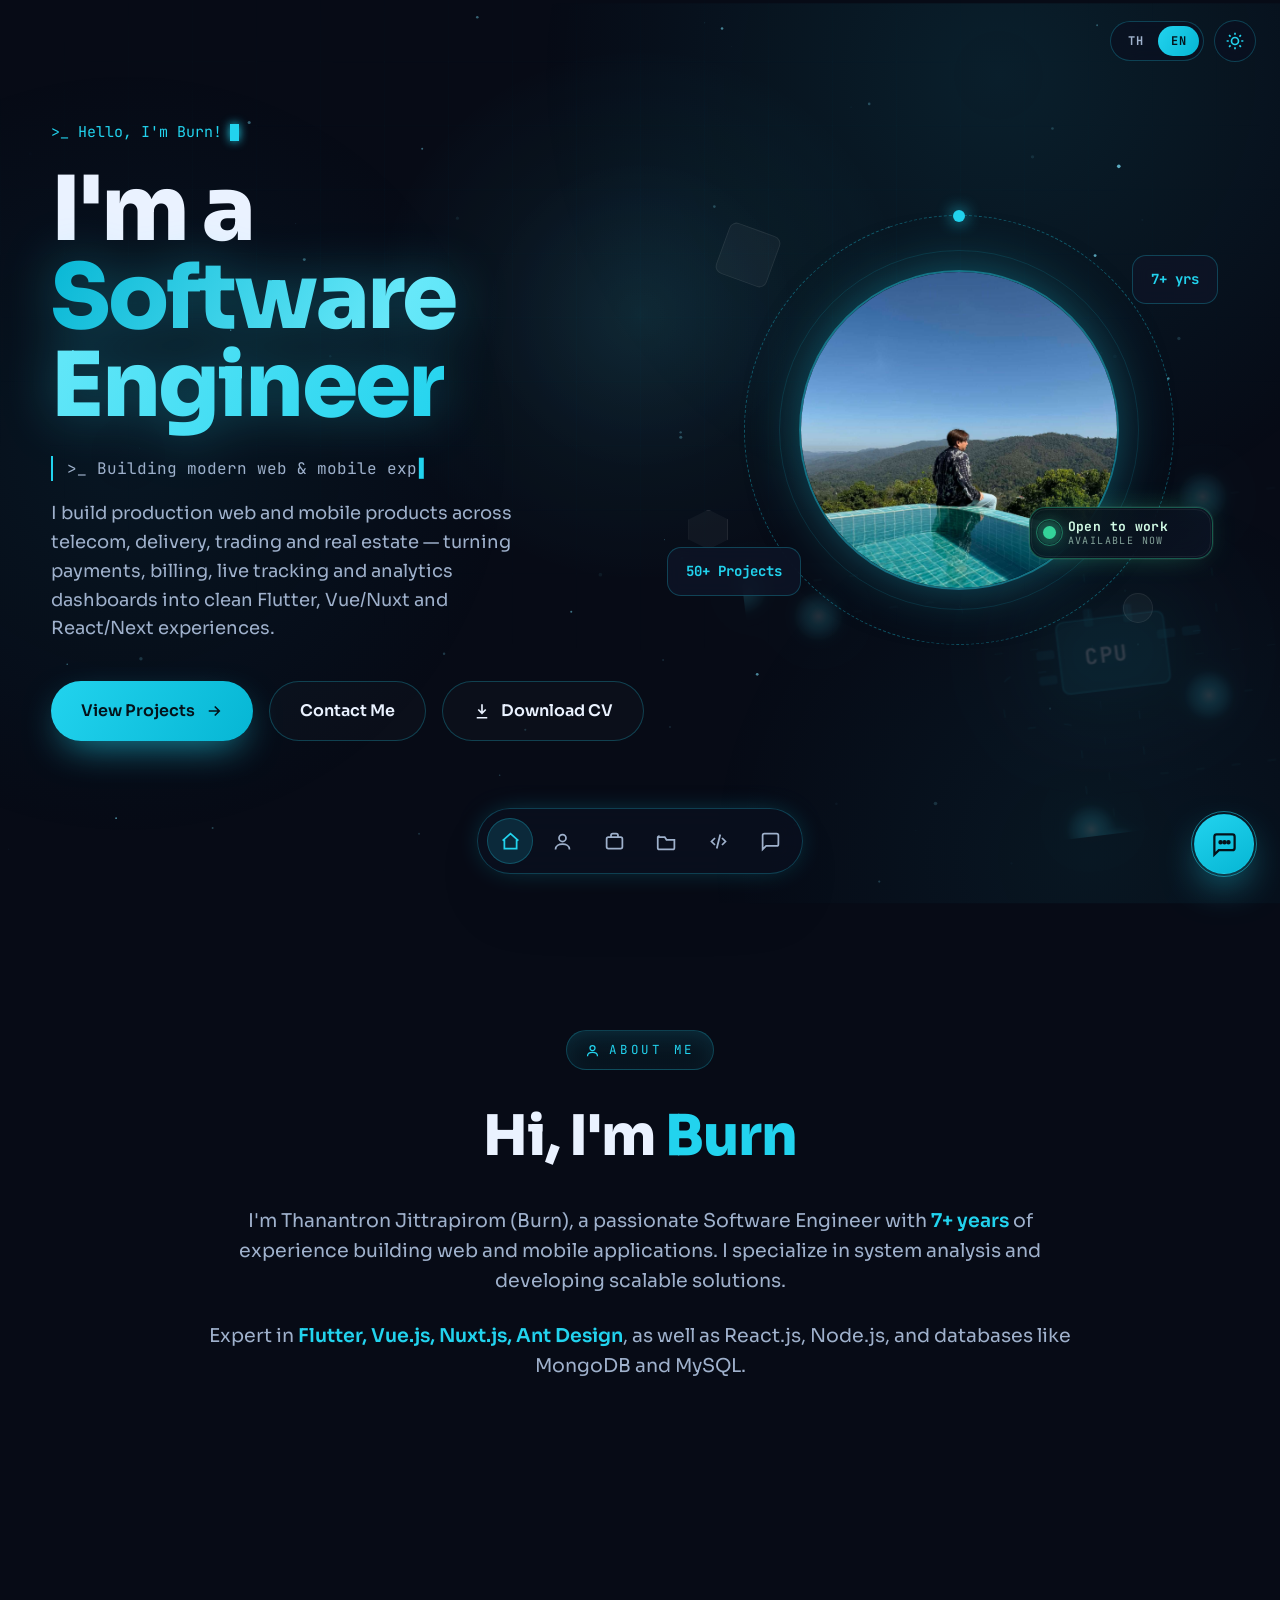
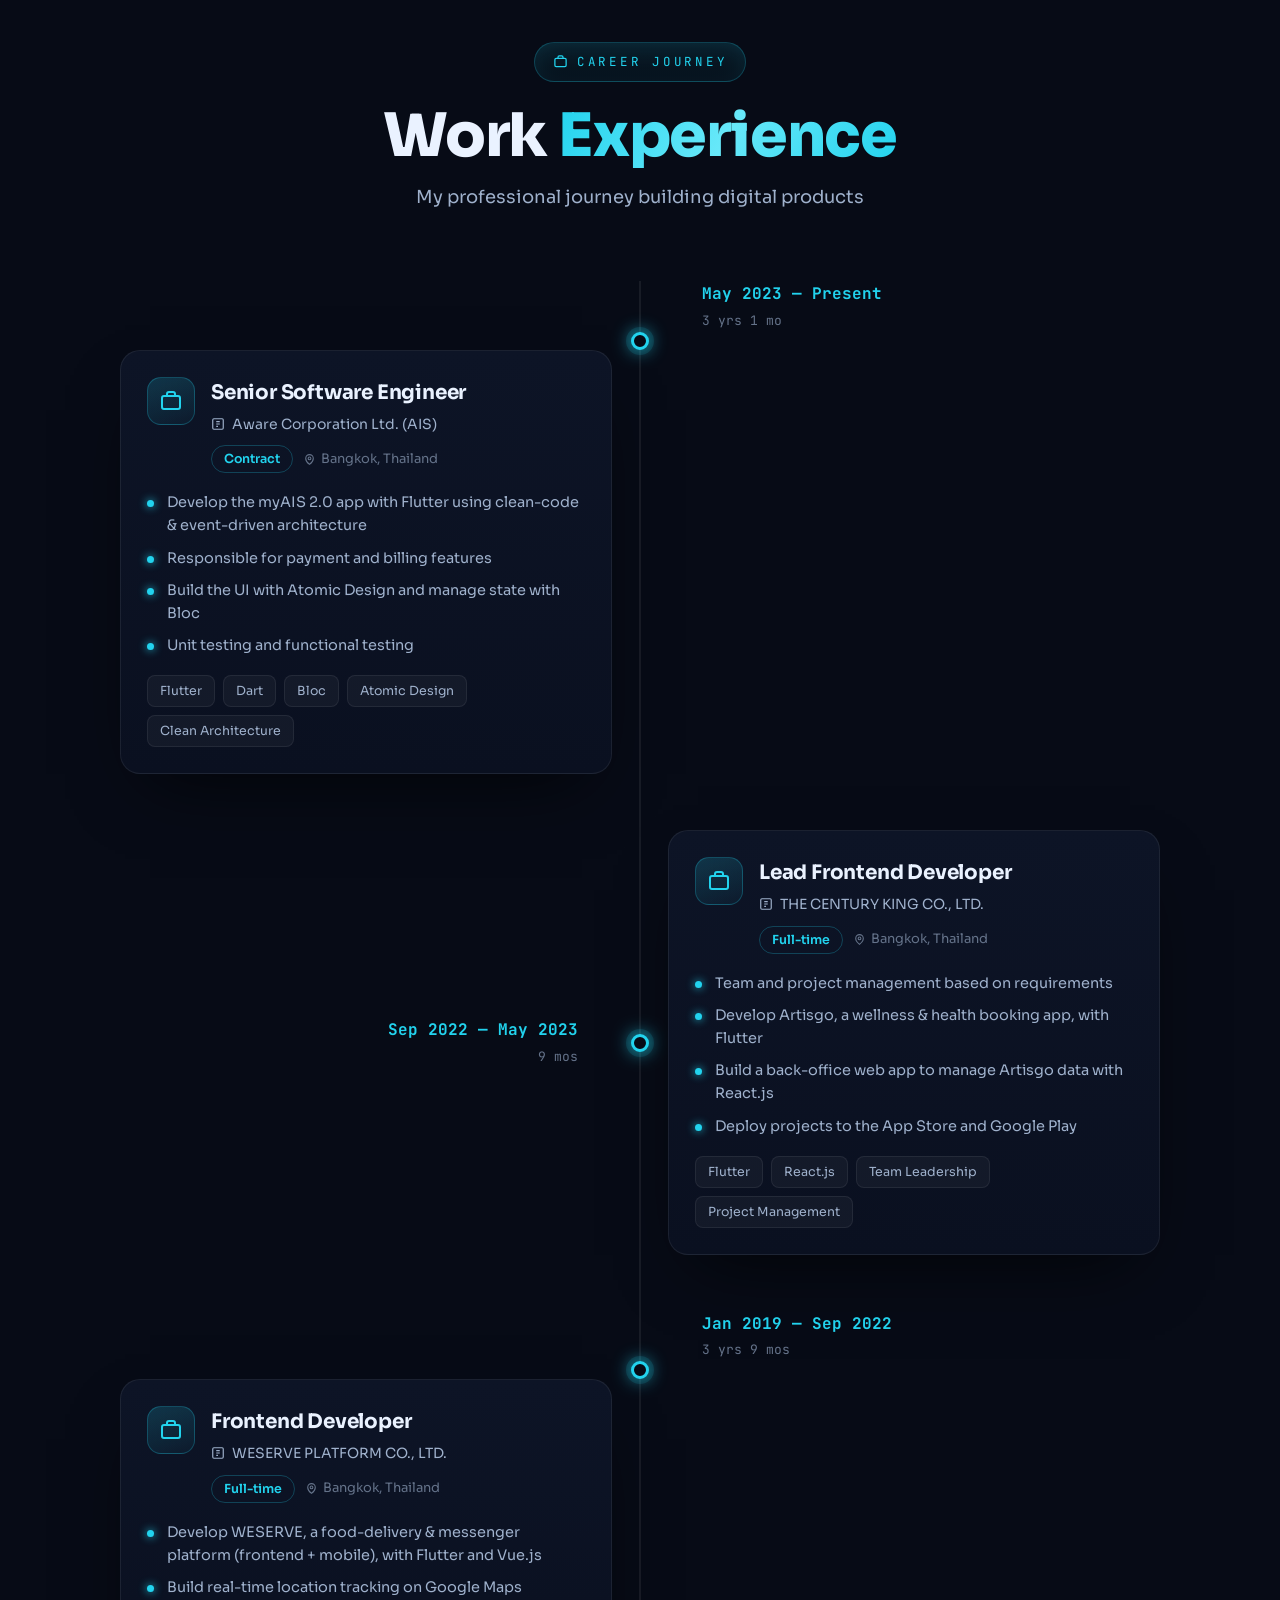
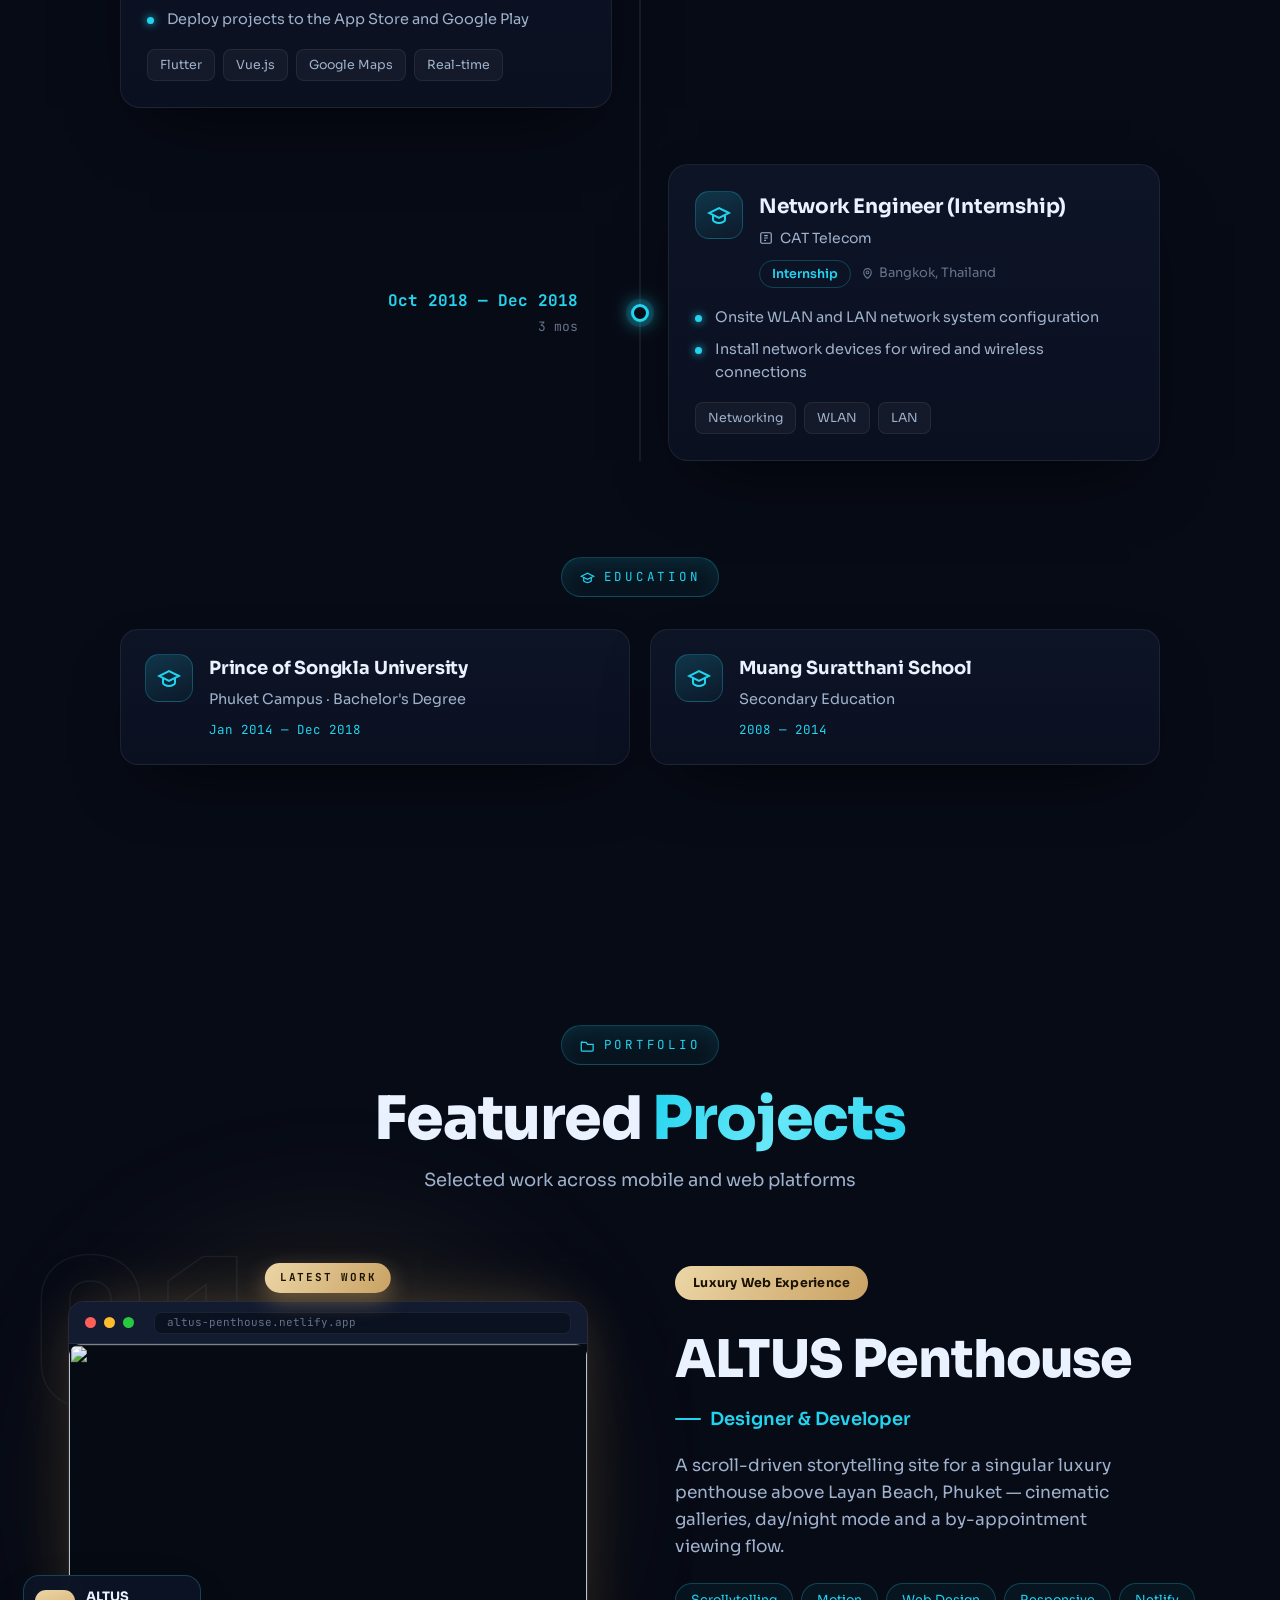
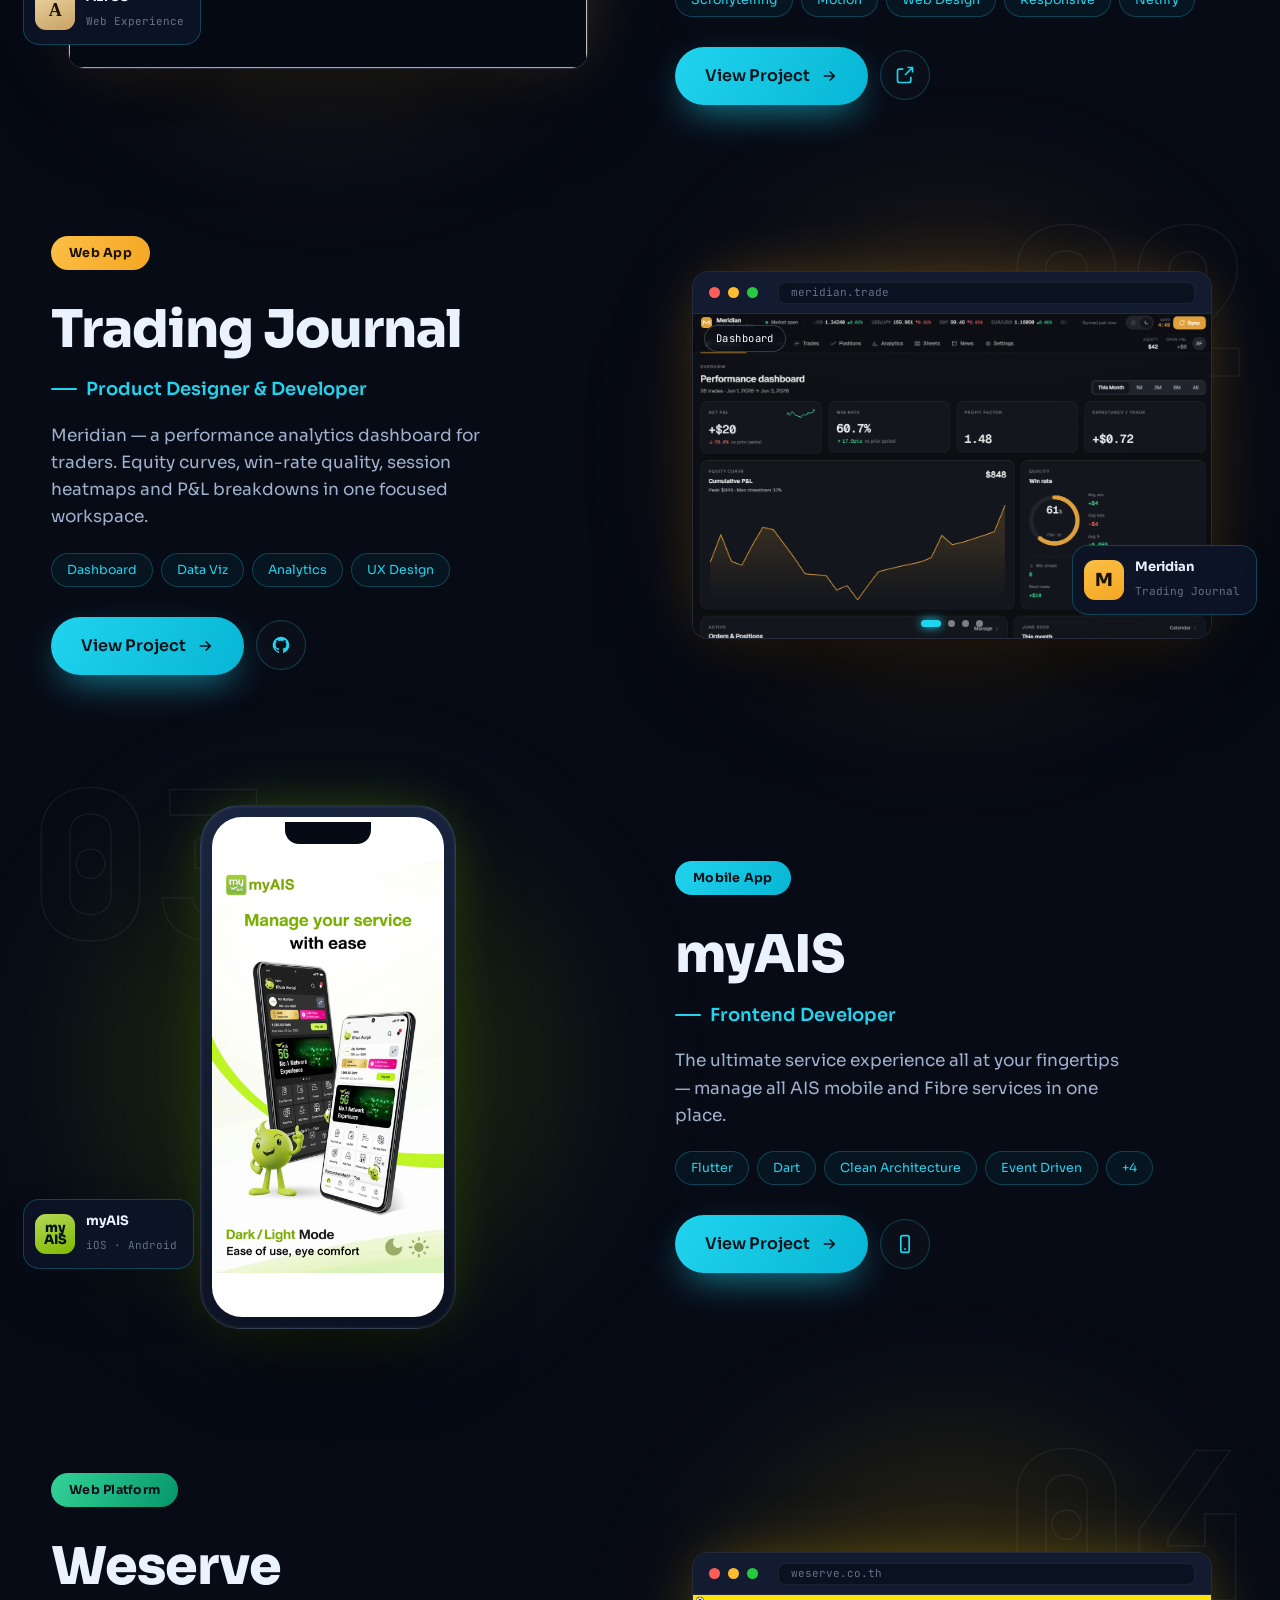
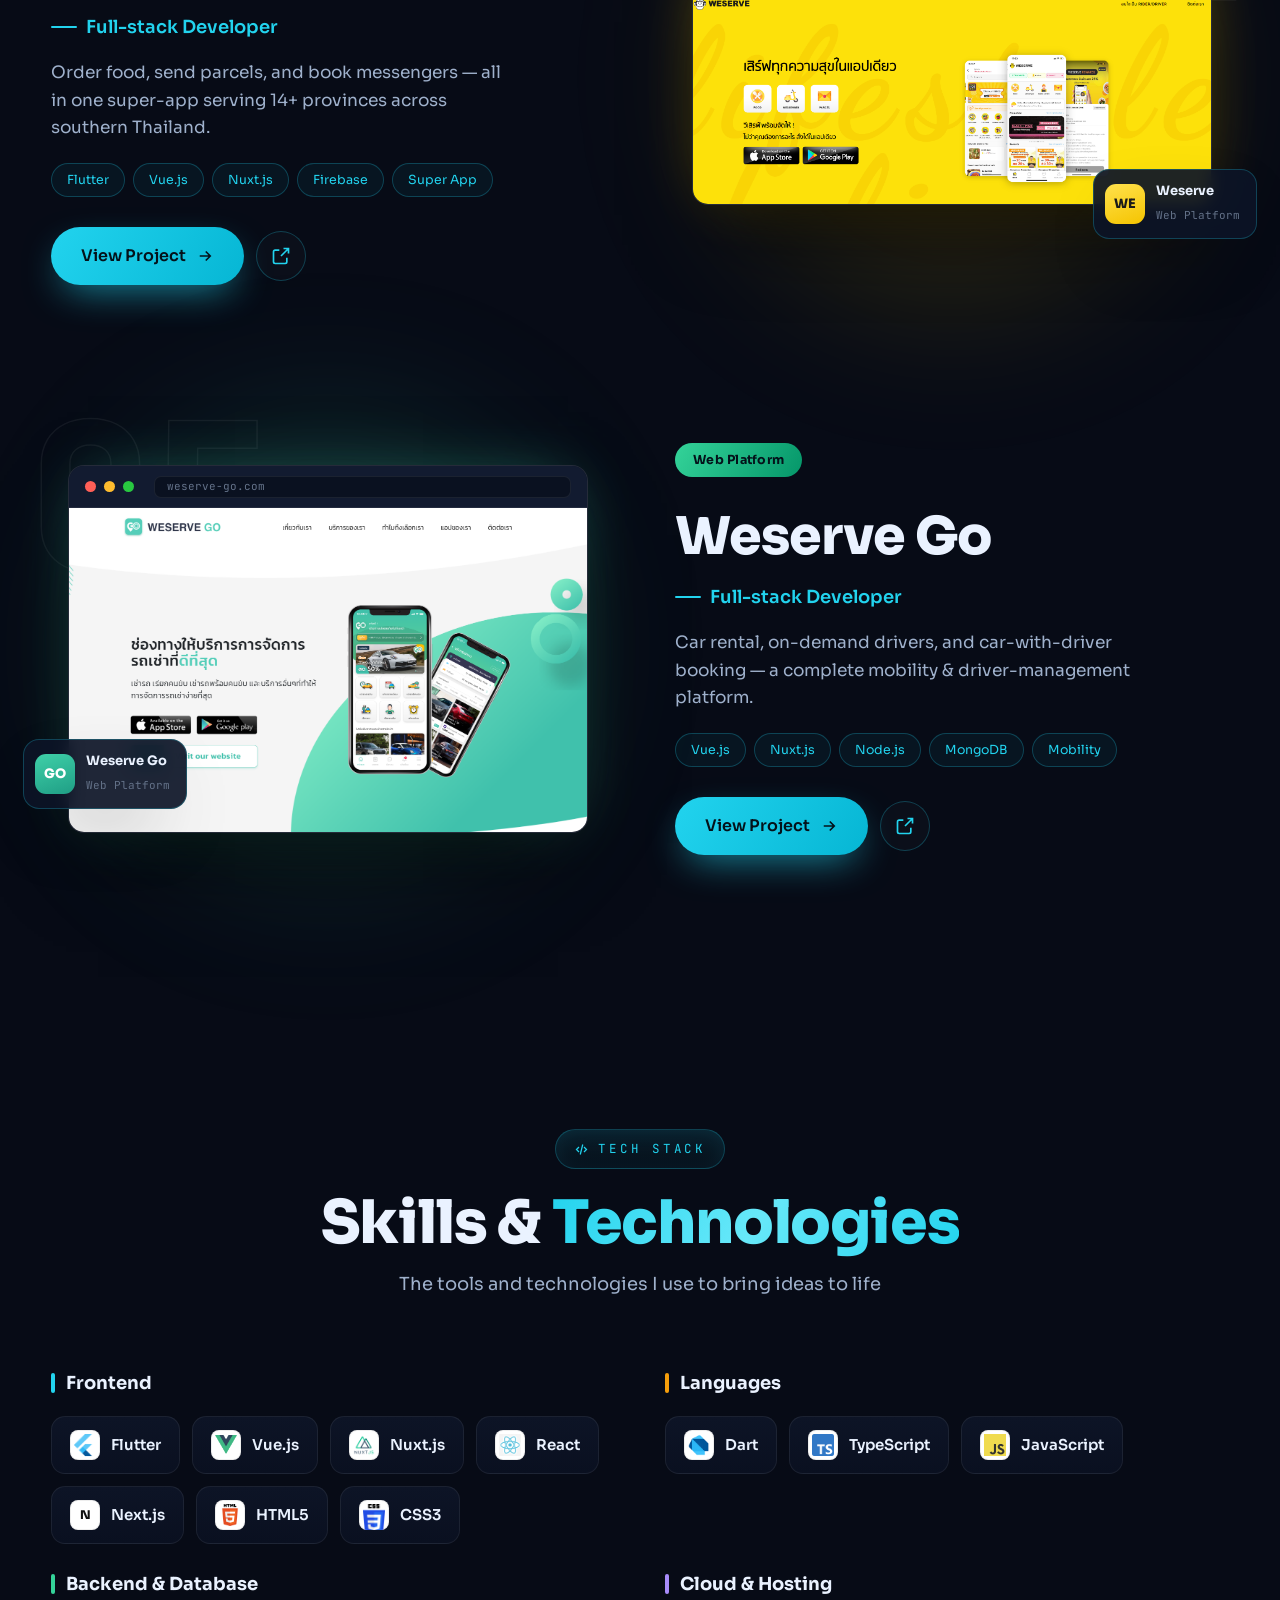
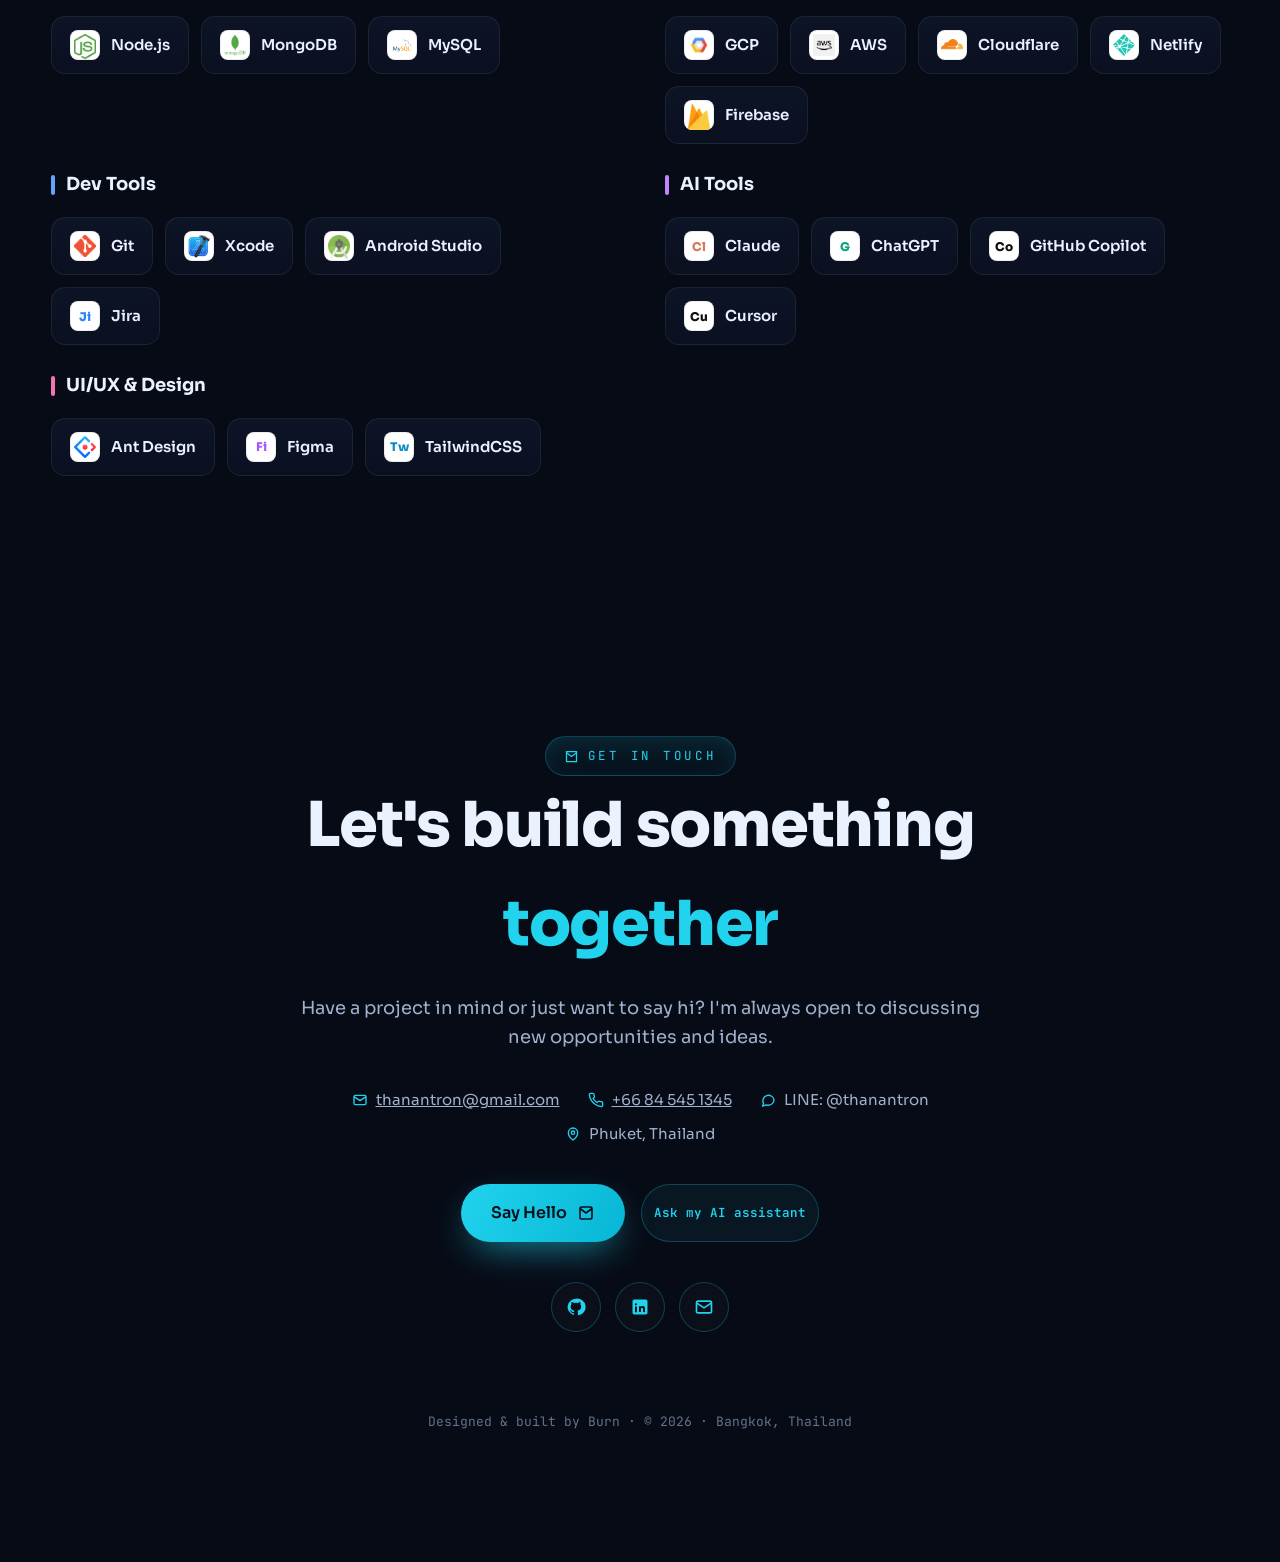
==== commit 357bfe1d: "Tune CPU background scale" ====
--- a/index.html
+++ b/index.html
@@ -83,7 +83,7 @@
         <rect x="80" y="53" width="2.5" height="5" rx=".7" transform="rotate(270 81.25 55.5)" />
       </g>
       <rect x="85" y="40" width="30" height="20" rx="2" />
-      <text x="91.5" y="52.5">BURN</text>
+      <text x="92" y="52.5">CPU</text>
     </g>
   </svg>
 </div>
--- a/portfolio/styles.css
+++ b/portfolio/styles.css
@@ -86,14 +86,14 @@
 
 .cpu-bg {
   position: fixed;
-  inset: auto -10vw 6vh auto;
-  width: min(980px, 84vw);
+  inset: auto -15vw 9vh auto;
+  width: min(720px, 68vw);
   aspect-ratio: 2 / 1;
   z-index: 0;
   pointer-events: none;
   color: rgba(34,211,238,.36);
-  opacity: .32;
-  filter: drop-shadow(0 0 26px rgba(34,211,238,.16));
+  opacity: .22;
+  filter: drop-shadow(0 0 22px rgba(34,211,238,.12));
   transform: translate3d(calc(var(--bg-x) * -1.4), calc(var(--bg-y) * -1.2), 0) rotate(-7deg);
   transform-origin: 70% 50%;
   mix-blend-mode: screen;
@@ -110,14 +110,14 @@
 .cpu-lines path {
   stroke-dasharray: 2 8;
   stroke-linecap: round;
-  opacity: .72;
+  opacity: .58;
   animation: cpuLineDrift 18s linear infinite;
 }
-.cpu-lines path:nth-child(even) { animation-direction: reverse; opacity: .46; }
+.cpu-lines path:nth-child(even) { animation-direction: reverse; opacity: .34; }
 .cpu-trace {
   offset-anchor: 10px 0;
   animation: cpuTraceFlow 6s cubic-bezier(.75,-.01,0,.99) infinite;
-  opacity: .74;
+  opacity: .58;
 }
 .cpu-line-1 { offset-path: path("M 10 20 h 79.5 q 5 0 5 5 v 30"); animation-delay: .4s; animation-duration: 5.2s; }
 .cpu-line-2 { offset-path: path("M 180 10 h -69.7 q -5 0 -5 5 v 30"); animation-delay: 2.3s; animation-duration: 4.6s; }
@@ -135,7 +135,7 @@
   fill: url(#cpu-core-fill);
   stroke: rgba(34,211,238,.42);
   stroke-width: .45;
-  filter: drop-shadow(0 0 7px rgba(34,211,238,.38));
+  filter: drop-shadow(0 0 5px rgba(34,211,238,.30));
 }
 .cpu-core text {
   font-family: var(--mono);
@@ -698,7 +698,7 @@
   .avatar { width: 250px; height: 250px; }
   .orbit-ring.r1 { width: 330px; height: 330px; }
   .orbit-ring.r2 { width: 290px; height: 290px; }
-  .cpu-bg { width: 620px; max-width: none; right: -300px; bottom: 18vh; opacity: .18; }
+  .cpu-bg { width: 440px; max-width: none; right: -250px; bottom: 20vh; opacity: .13; }
   .dock { gap: 2px; padding: 7px; }
   .dock a { width: 40px; height: 40px; }
   .avail { right: 50%; bottom: 7%; translate: 50% 0; min-width: 172px; }
@@ -738,7 +738,7 @@
 }
 html[data-theme="light"] .cpu-bg {
   color: rgba(8,145,178,.32);
-  opacity: .24;
+  opacity: .16;
   filter: drop-shadow(0 0 22px rgba(8,145,178,.12));
   mix-blend-mode: multiply;
 }
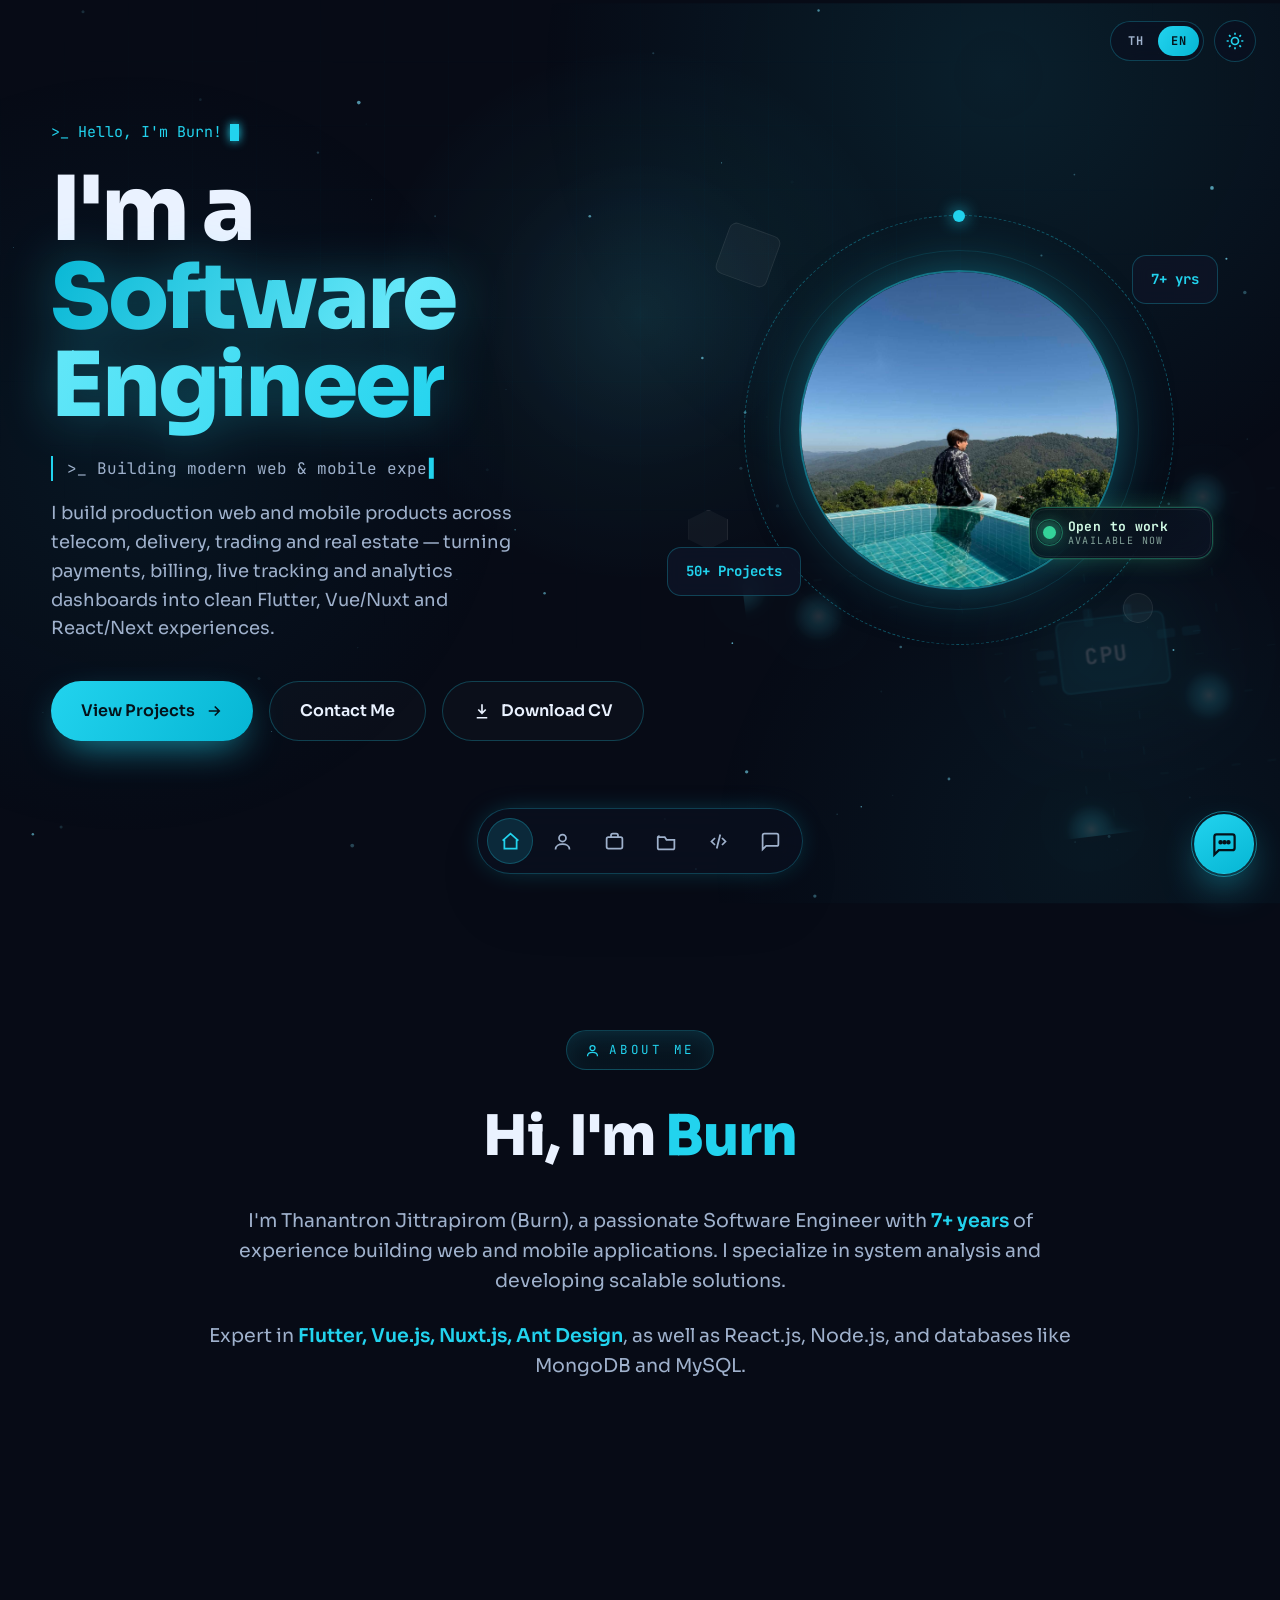
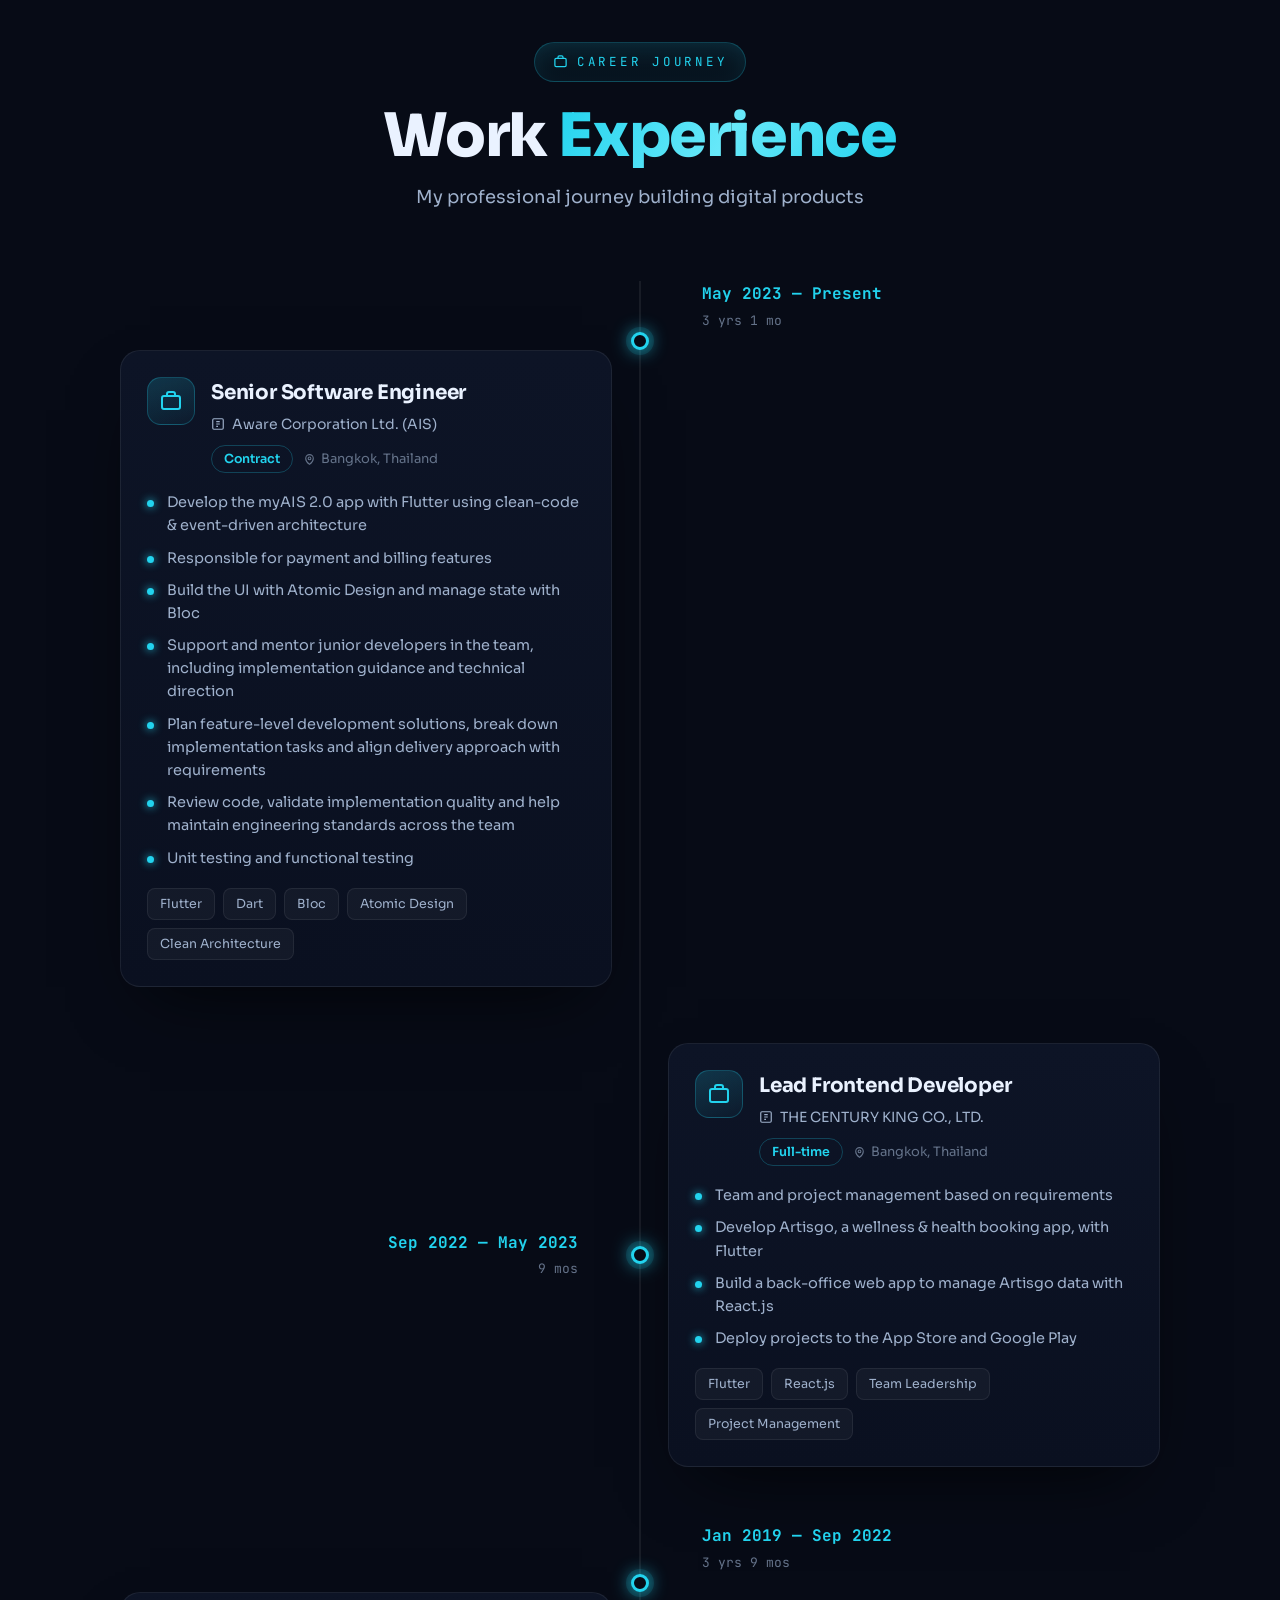
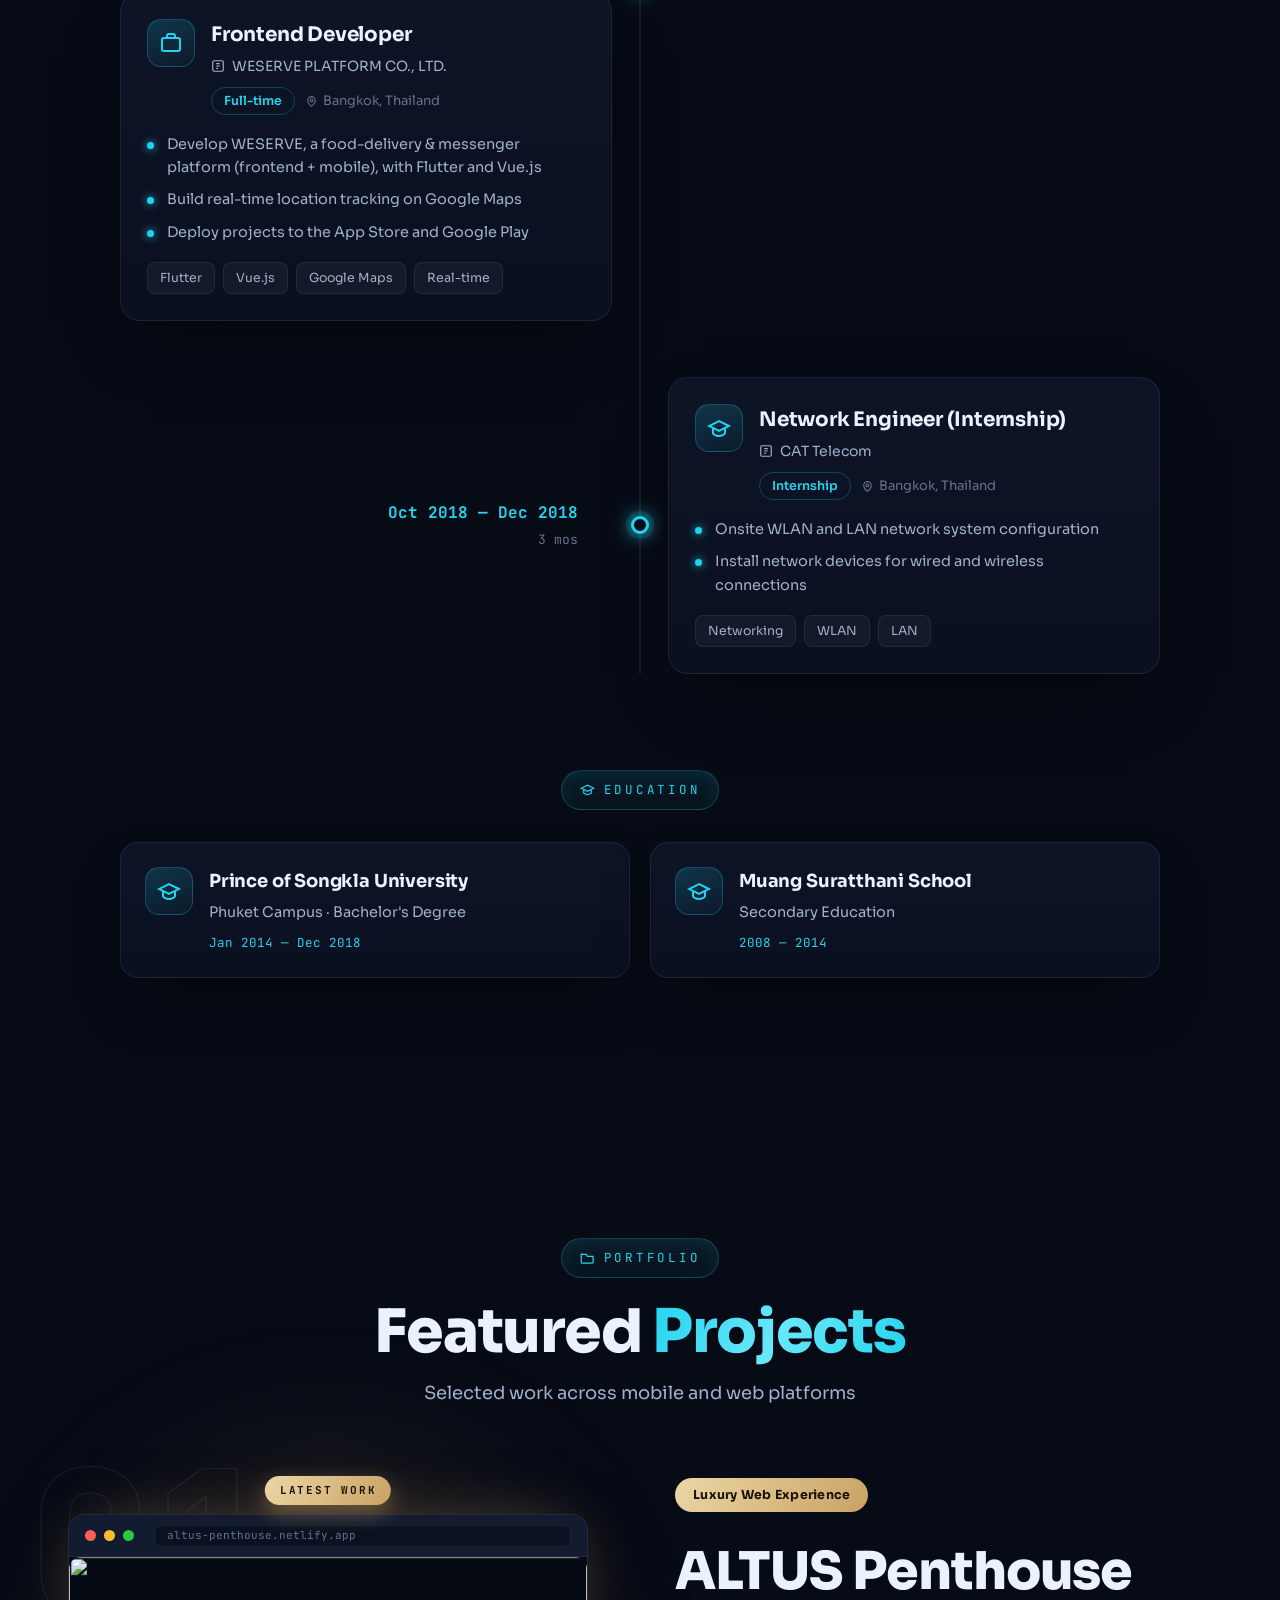
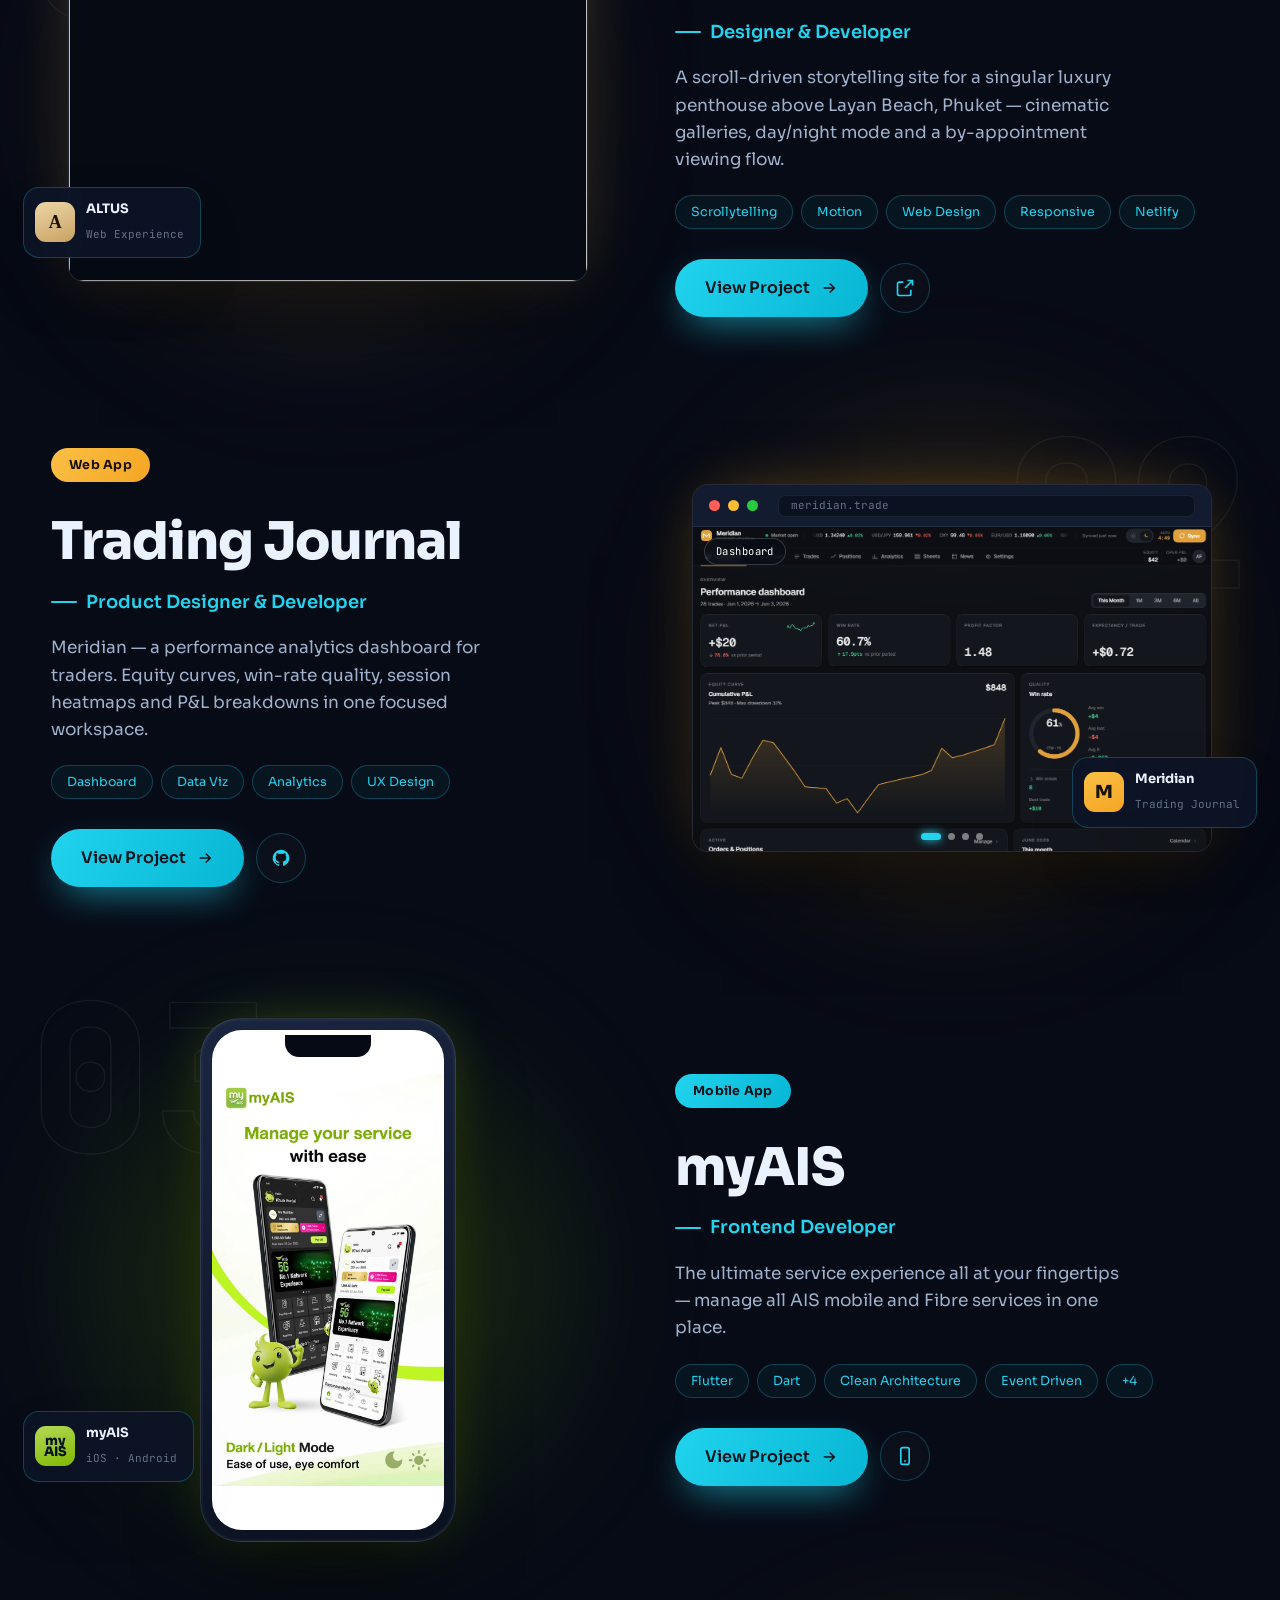
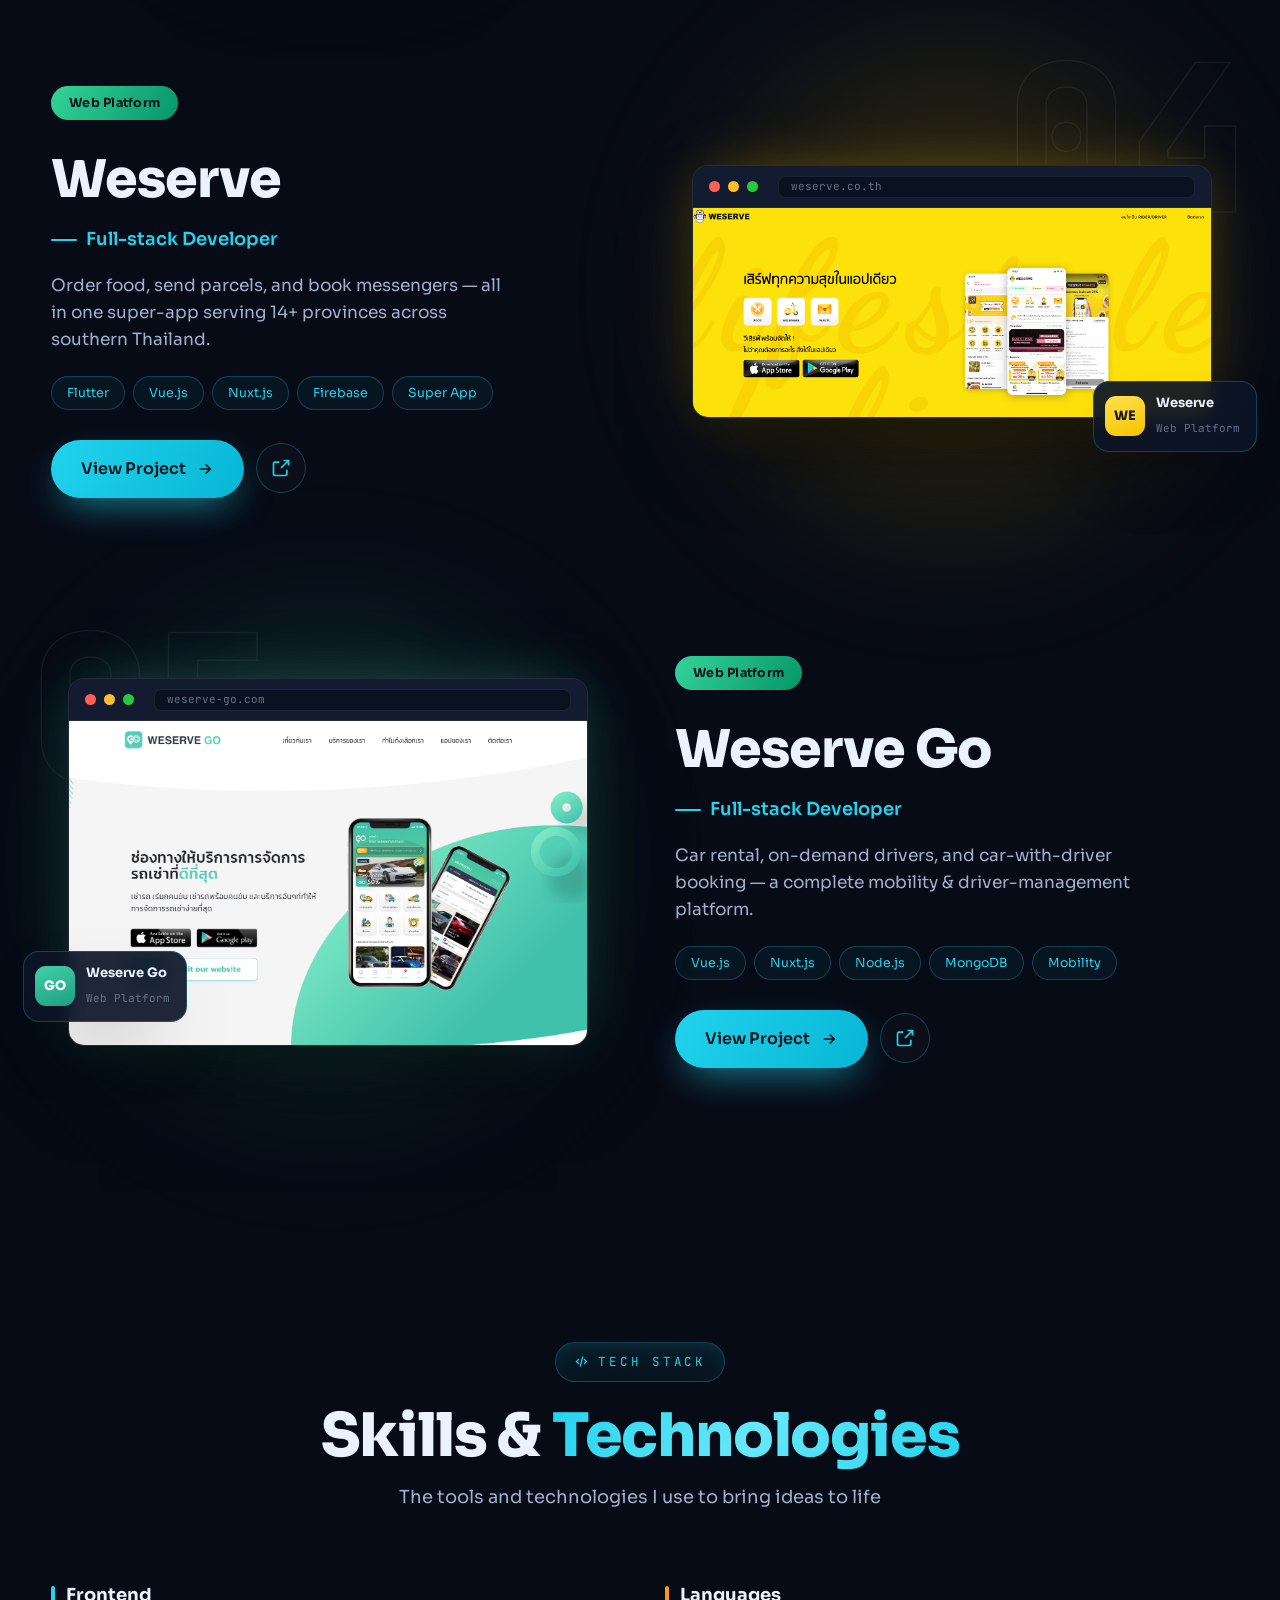
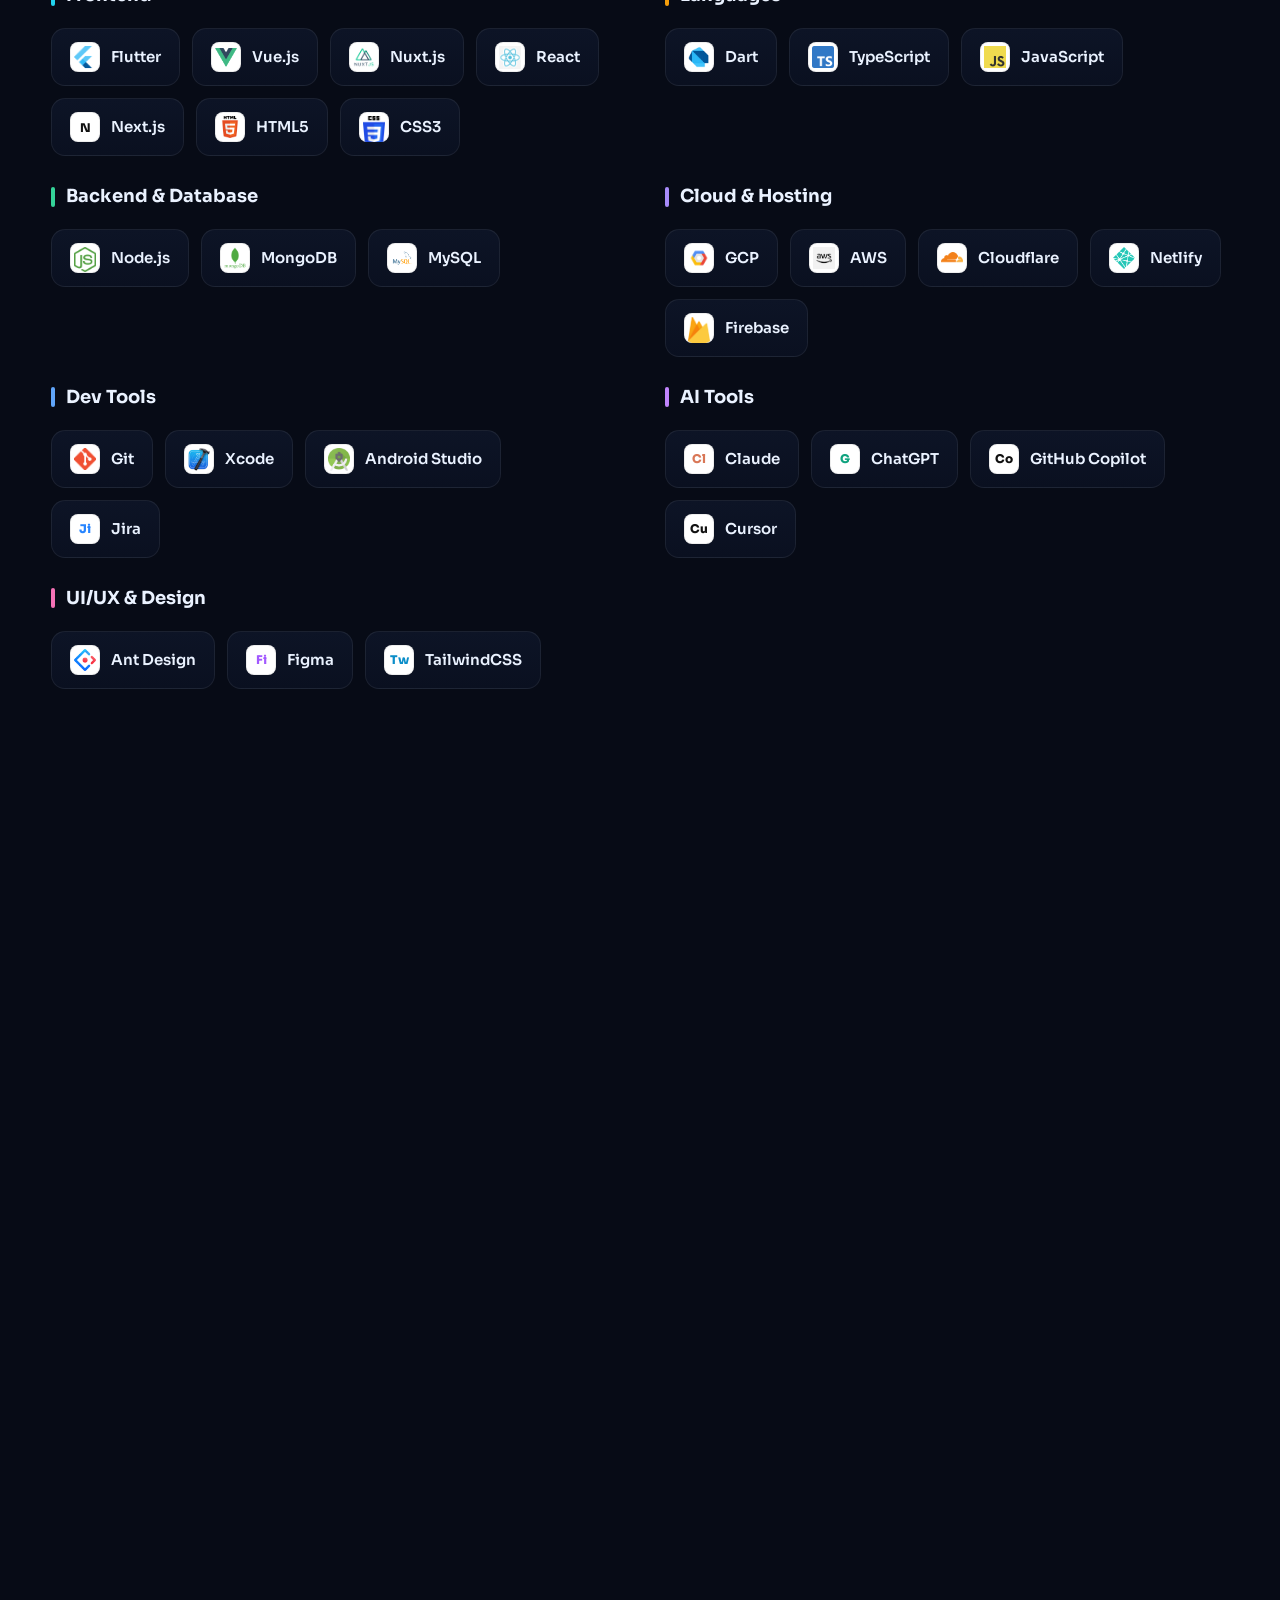
==== commit 543b2299: "Update Aware responsibilities" ====
--- a/index.html
+++ b/index.html
@@ -186,6 +186,9 @@
               <li data-th="พัฒนาแอป myAIS 2.0 ด้วย Flutter โดยใช้ Clean Code &amp; Event-Driven Architecture" data-en="Develop the myAIS 2.0 app with Flutter using clean-code &amp; event-driven architecture">พัฒนาแอป myAIS 2.0 ด้วย Flutter โดยใช้ Clean Code &amp; Event-Driven Architecture</li>
               <li data-th="ดูแลฟีเจอร์ด้านการชำระเงินและการออกบิล" data-en="Responsible for payment and billing features">ดูแลฟีเจอร์ด้านการชำระเงินและการออกบิล</li>
               <li data-th="สร้าง UI ด้วย Atomic Design และจัดการ state ด้วย Bloc" data-en="Build the UI with Atomic Design and manage state with Bloc">สร้าง UI ด้วย Atomic Design และจัดการ state ด้วย Bloc</li>
+              <li data-th="ดูแลและให้คำแนะนำนักพัฒนารุ่นน้องในทีม ทั้งด้านแนวทางการพัฒนาและการตัดสินใจทางเทคนิค" data-en="Support and mentor junior developers in the team, including implementation guidance and technical direction">ดูแลและให้คำแนะนำนักพัฒนารุ่นน้องในทีม ทั้งด้านแนวทางการพัฒนาและการตัดสินใจทางเทคนิค</li>
+              <li data-th="วาง solution และแผนงานการพัฒนาระดับ feature รวมถึงแตกงานให้สอดคล้องกับ requirement" data-en="Plan feature-level development solutions, break down implementation tasks and align delivery approach with requirements">วาง solution และแผนงานการพัฒนาระดับ feature รวมถึงแตกงานให้สอดคล้องกับ requirement</li>
+              <li data-th="รีวิวโค้ด ตรวจสอบคุณภาพ implementation และช่วยรักษามาตรฐานการพัฒนาของทีม" data-en="Review code, validate implementation quality and help maintain engineering standards across the team">รีวิวโค้ด ตรวจสอบคุณภาพ implementation และช่วยรักษามาตรฐานการพัฒนาของทีม</li>
               <li data-th="ทำ Unit Testing และ Functional Testing" data-en="Unit testing and functional testing">ทำ Unit Testing และ Functional Testing</li>
             </ul>
             <div class="tags"><span class="tag">Flutter</span><span class="tag">Dart</span><span class="tag">Bloc</span><span class="tag">Atomic Design</span><span class="tag">Clean Architecture</span></div>
